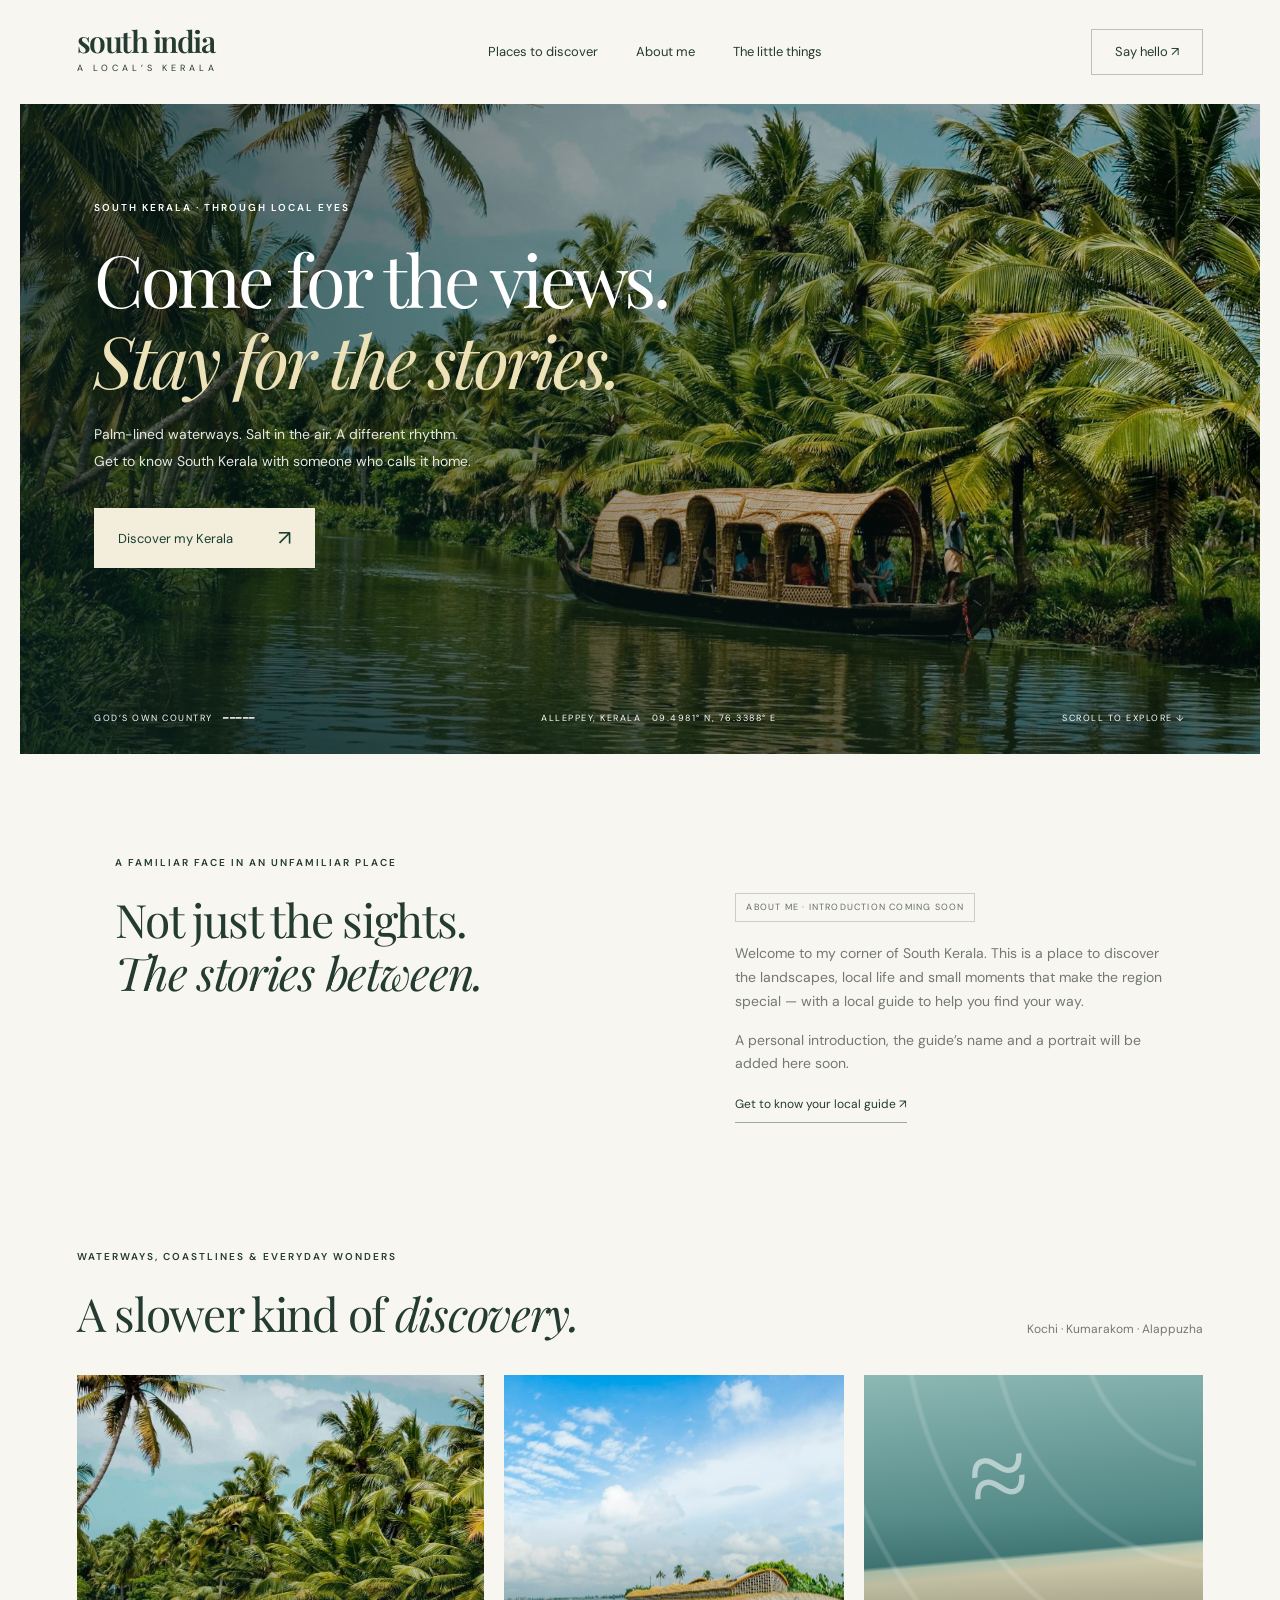
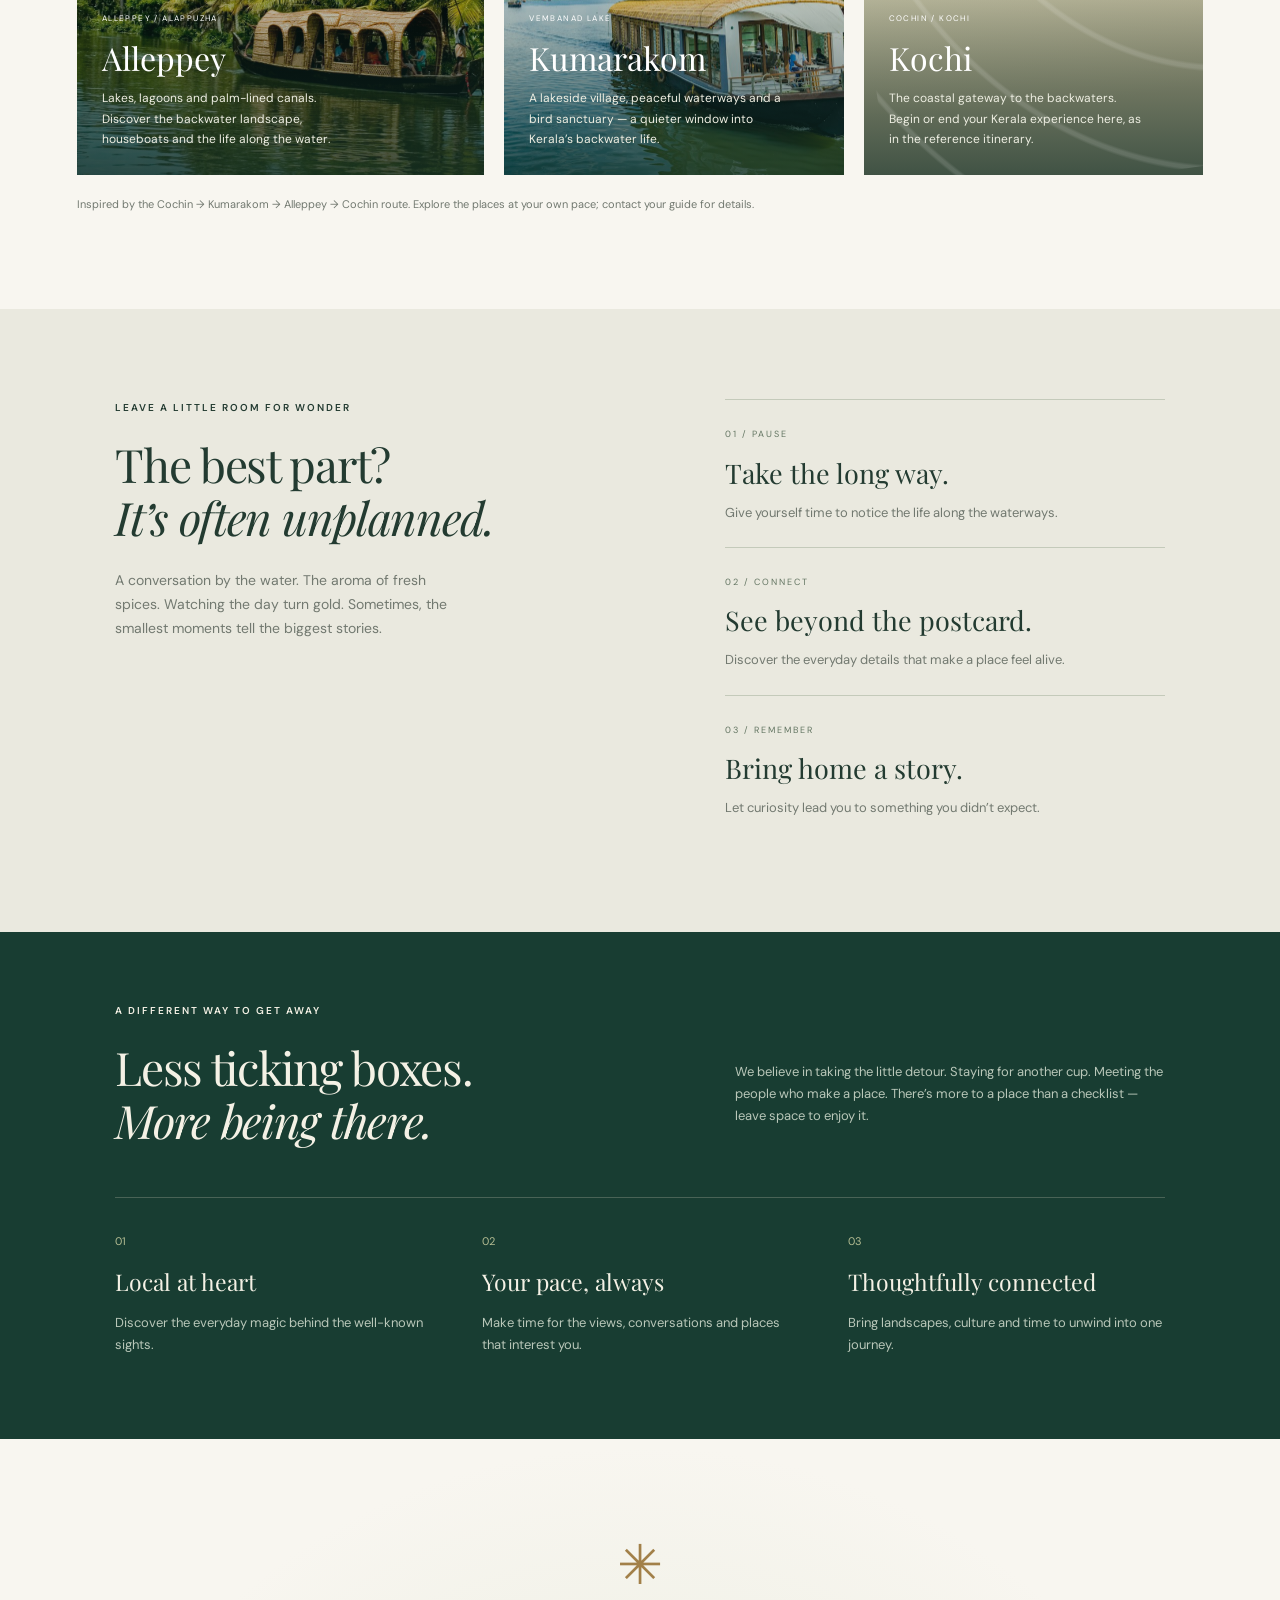
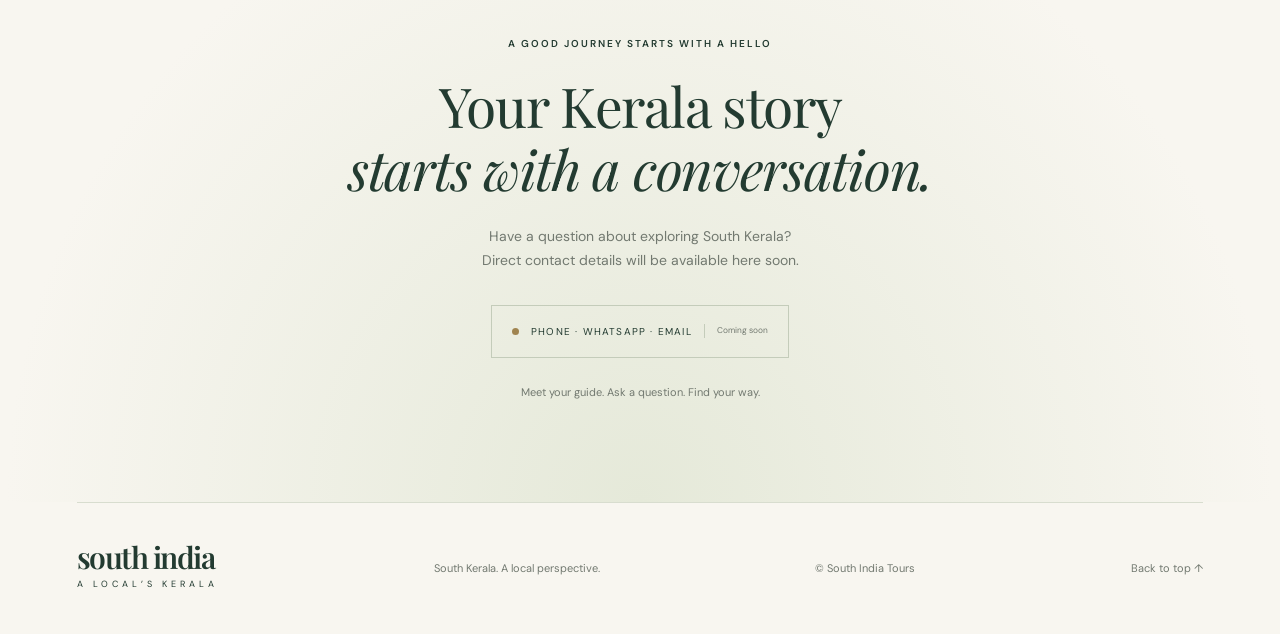
==== index.html @ 5f5f4371 "Build contact-only South Kerala local guide website" ====
<!doctype html>
<html lang="en"><head><meta charset="UTF-8"><meta name="viewport" content="width=device-width, initial-scale=1"><meta name="description" content="Discover the backwaters, coast and everyday beauty of South Kerala with a local tour guide."><title>South Kerala, With a Local — South India Tours</title><link rel="stylesheet" href="style.css"></head>
<body><header><a class="logo" href="#">south india<span>A LOCAL’S KERALA</span></a><nav aria-label="Main navigation"><a href="#destinations">Places to discover</a><a href="#about">About me</a><a href="#moments">The little things</a></nav><a class="nav-button" href="#contact">Say hello ↗</a></header>
<main><section class="hero"><img src="assets/kerala-backwaters.jpg" alt="A houseboat gliding through the palm-lined backwaters of Kerala"><div class="shade"></div><div class="hero-content"><p class="eyebrow">SOUTH KERALA · THROUGH LOCAL EYES</p><h1>Come for the views.<br><em>Stay for the stories.</em></h1><p>Palm-lined waterways. Salt in the air. A different rhythm.<br>Get to know South Kerala with someone who calls it home.</p><a class="button cream" href="#destinations">Discover my Kerala <span>↗</span></a></div><div class="hero-bottom"><span>GOD’S OWN COUNTRY &nbsp; ━━━━━</span><span>ALLEPPEY, KERALA &nbsp; 09.4981° N, 76.3388° E</span><a href="#destinations">SCROLL TO EXPLORE ↓</a></div></section>
<section class="intro guide-intro" id="about"><p class="eyebrow">A FAMILIAR FACE IN AN UNFAMILIAR PLACE</p><h2>Not just the sights.<br><em>The stories between.</em></h2><div><span class="draft-label">ABOUT ME · INTRODUCTION COMING SOON</span><p>Welcome to my corner of South Kerala. This is a place to discover the landscapes, local life and small moments that make the region special — with a local guide to help you find your way.</p><p>A personal introduction, the guide’s name and a portrait will be added here soon.</p><a class="text-link" href="#contact">Get to know your local guide ↗</a></div></section><section class="destinations" id="destinations"><div class="section-top"><div><p class="eyebrow">WATERWAYS, COASTLINES & EVERYDAY WONDERS</p><h2>A slower kind of <em>discovery.</em></h2></div><span class="muted">Kochi · Kumarakom · Alappuzha</span></div><div class="destination-grid"><article class="destination tall"><img loading="lazy" src="assets/kerala-backwaters.jpg" alt="Houseboat on Kerala’s palm-lined backwaters"><div><small>ALLEPPEY / ALAPPUZHA</small><h3>Alleppey</h3><p>Lakes, lagoons and palm-lined canals. Discover the backwater landscape, houseboats and the life along the water.</p></div></article><article class="destination"><img loading="lazy" src="assets/kerala-waterfront.jpg" alt="Traditional Kerala houseboat on the backwaters"><div><small>VEMBANAD LAKE</small><h3>Kumarakom</h3><p>A lakeside village, peaceful waterways and a bird sanctuary — a quieter window into Kerala’s backwater life.</p></div></article><article class="destination coast-card"><div class="coast-art" aria-hidden="true"><span>≈</span></div><div><small>COCHIN / KOCHI</small><h3>Kochi</h3><p>The coastal gateway to the backwaters. Begin or end your Kerala experience here, as in the reference itinerary.</p></div></article></div><p class="destination-note">Inspired by the Cochin → Kumarakom → Alleppey → Cochin route. Explore the places at your own pace; contact your guide for details.</p></section><section class="moments" id="moments"><div class="moment-heading"><p class="eyebrow">LEAVE A LITTLE ROOM FOR WONDER</p><h2>The best part?<br><em>It’s often unplanned.</em></h2><p>A conversation by the water. The aroma of fresh spices. Watching the day turn gold. Sometimes, the smallest moments tell the biggest stories.</p></div><div class="moment-notes"><article><span>01 / PAUSE</span><h3>Take the long way.</h3><p>Give yourself time to notice the life along the waterways.</p></article><article><span>02 / CONNECT</span><h3>See beyond the postcard.</h3><p>Discover the everyday details that make a place feel alive.</p></article><article><span>03 / REMEMBER</span><h3>Bring home a story.</h3><p>Let curiosity lead you to something you didn’t expect.</p></article></div></section><section class="values"><p class="eyebrow">A DIFFERENT WAY TO GET AWAY</p><div><h2>Less ticking boxes.<br><em>More being there.</em></h2><p>We believe in taking the little detour. Staying for another cup. Meeting the people who make a place. There’s more to a place than a checklist — leave space to enjoy it.</p></div><div class="value-grid"><article><span>01</span><h3>Local at heart</h3><p>Discover the everyday magic behind the well-known sights.</p></article><article><span>02</span><h3>Your pace, always</h3><p>Make time for the views, conversations and places that interest you.</p></article><article><span>03</span><h3>Thoughtfully connected</h3><p>Bring landscapes, culture and time to unwind into one journey.</p></article></div></section>
<section class="contact-section" id="contact"><div class="contact-mark" aria-hidden="true">✳</div><p class="eyebrow">A GOOD JOURNEY STARTS WITH A HELLO</p><h2>Your Kerala story<br><em>starts with a conversation.</em></h2><p>Have a question about exploring South Kerala?<br>Direct contact details will be available here soon.</p><div class="contact-placeholder"><span class="contact-dot"></span> PHONE · WHATSAPP · EMAIL <small>Coming soon</small></div><p class="contact-footnote">Meet your guide. Ask a question. Find your way.</p></section></main><footer><a class="logo" href="#">south india<span>A LOCAL’S KERALA</span></a><p>South Kerala. A local perspective.</p><span>© <span id="year"></span> South India Tours</span><a href="#">Back to top ↑</a></footer><script src="app.js"></script></body></html>
---- style.css ----
@import url('https://fonts.googleapis.com/css2?family=DM+Sans:wght@400;500;600;700&family=Playfair+Display:ital,wght@0,400;0,500;0,600;1,400;1,500&display=swap');
:root{--paper:#f8f6f0;--green:#183d32;--ink:#233b31;--muted:#727970}*{box-sizing:border-box}html{scroll-behavior:smooth;scroll-padding-top:30px}body{margin:0;background:var(--paper);color:var(--ink);font:15px/1.7 'DM Sans',sans-serif}a{color:inherit;text-decoration:none}header{height:104px;display:flex;align-items:center;justify-content:space-between;padding:0 6%}.logo{font-family:'Playfair Display',Georgia,serif;font-size:30px;font-weight:600;letter-spacing:-1.5px;line-height:1.1}.logo span{display:block;font:9px/2.4 'DM Sans',sans-serif;letter-spacing:4px;text-align:center}nav{display:flex;gap:38px;font-size:13px}.nav-button{border:1px solid #bac2b6;padding:11px 23px;font-size:13px}.hero{height:650px;min-height:560px;position:relative;color:white;margin:0 20px;overflow:hidden}.hero>img,.shade{position:absolute;width:100%;height:100%;object-fit:cover}.shade{background:linear-gradient(90deg,rgba(8,30,28,.66),rgba(8,30,28,.08)),linear-gradient(0deg,rgba(8,30,28,.45),transparent 40%)}.hero-content{position:relative;padding:85px 6%}.eyebrow{font-size:10px;font-weight:600;letter-spacing:2px;margin:0 0 22px}h1,h2,h3{font-family:'Playfair Display',Georgia,serif;font-weight:400;line-height:1.15}h1{font-size:88px;letter-spacing:-3px;margin:22px 0}h1 em{color:#ede1b7}h2{font-size:46px;letter-spacing:-1.3px;margin:0}em{font-weight:400}h3{font-size:24px}.hero-content>p:not(.eyebrow){font-size:14px;line-height:1.9;color:#e4e8df}.button{background:var(--green);color:white;padding:16px 24px;display:inline-flex;align-items:center;justify-content:space-between;gap:45px;font:13px 'DM Sans',sans-serif;border:0;cursor:pointer}.cream{background:#f3eedb;color:var(--green);margin-top:20px}.button span{font-size:21px}.hero-bottom{position:absolute;bottom:28px;left:6%;right:6%;display:flex;justify-content:space-between;font-size:9px;letter-spacing:1.5px}.intro{display:grid;grid-template-columns:1.2fr 1fr;gap:0 10%;padding:100px 9%}.intro>.eyebrow{grid-column:1/-1}.intro>div p{margin:0 0 15px;color:var(--muted);font-size:14px}.text-link{font-size:12px;padding-bottom:7px;border-bottom:1px solid #9caa98;display:inline-block}.destinations,.journeys{padding:25px 6% 85px}.section-top{display:flex;align-items:end;justify-content:space-between;margin-bottom:35px;gap:24px}.destination-grid{display:grid;grid-template-columns:1.2fr 1fr 1fr;gap:20px}.destination{height:400px;position:relative;overflow:hidden;color:white;background:#607669}.destination img{width:100%;height:100%;object-fit:cover;transition:transform .5s}.destination:after{content:'';position:absolute;inset:0;background:linear-gradient(transparent 35%,#102e28bd)}.destination:hover img{transform:scale(1.04)}.destination>div{position:absolute;bottom:25px;left:25px;right:25px;z-index:1}.destination small{font-size:8px;letter-spacing:1.4px}.destination h3{font-size:32px;margin:10px 0 0}.destination h3 span{float:right;font-family:Arial;font-size:22px}.journeys{background:#eeeee5;padding-top:70px}.muted{font-size:12px;color:var(--muted)}.tour-grid{display:grid;grid-template-columns:repeat(3,1fr);gap:28px}.tour-photo{height:240px;position:relative;background:#61786b}.tour-photo img{width:100%;height:100%;object-fit:cover}.tour-photo span{position:absolute;bottom:15px;left:15px;background:var(--paper);padding:5px 12px;font-size:8px;letter-spacing:1.5px}.tour-grid .eyebrow{margin:24px 0 12px;font-size:9px}.tour-grid h3{margin:0;font-size:25px}.tour-grid article>p:not(.eyebrow){font-size:12px;color:var(--muted)}.tour-grid article>a{font-size:12px;border-bottom:1px solid #b3beae;padding-bottom:5px}.values{background:var(--green);color:#f4f1e5;padding:70px 9%}.values>div:not(.value-grid){display:grid;grid-template-columns:1.2fr 1fr;gap:10%;align-items:center}.values p:not(.eyebrow){color:#b9c7b9;font-size:13px}.value-grid{display:grid;grid-template-columns:repeat(3,1fr);gap:50px;margin-top:50px;padding-top:30px;border-top:1px solid #496356}.value-grid span{font-size:11px;color:#b5bd93}.value-grid h3{margin:16px 0;font-size:23px}.plan{padding:90px 9%;display:grid;grid-template-columns:1fr 1fr;gap:10%}.plan h2{font-size:60px}.plan>div>p:last-child{color:var(--muted);font-size:14px;margin-top:30px}label{display:block;font-size:11px;margin-bottom:18px}input,select,textarea{display:block;width:100%;border:0;border-bottom:1px solid #c5cbbc;background:transparent;padding:10px 0;font:13px 'DM Sans',sans-serif;color:var(--ink);border-radius:0}textarea{resize:vertical}.form-row{display:grid;grid-template-columns:1fr 1fr;gap:25px}.plan button{width:100%}.form-note{font-size:10px;color:var(--muted)}#form-status{font-size:13px}footer{border-top:1px solid #d8ddcf;margin:0 6%;padding:38px 0;display:flex;align-items:center;justify-content:space-between;gap:25px}footer p,footer>span,footer>a:last-child{font-size:11px;color:var(--muted)}a:hover{opacity:.82}a:focus-visible,button:focus-visible,input:focus-visible,select:focus-visible,textarea:focus-visible{outline:2px solid #b59a51;outline-offset:5px}@media(min-width:1600px){body{max-width:1800px;margin:auto}}@media(max-width:800px){header{height:85px;padding:0 5%}nav{gap:18px}nav a:last-child{display:none}.logo{font-size:25px}.nav-button{padding:9px 12px;font-size:11px}.hero{margin:0 10px;height:610px}.hero-content{padding:95px 7%}h1{font-size:70px}.hero-bottom span:nth-child(2){display:none}.intro{padding:65px 7%;gap:25px;grid-template-columns:1fr}.intro>.eyebrow{margin-bottom:0}.section-top{align-items:start;flex-direction:column}h2{font-size:37px}.destination-grid{grid-template-columns:1fr}.destination{height:340px}.tour-grid{grid-template-columns:1fr}.tour-photo{height:300px}.tour-grid article{padding-bottom:25px}.values>div:not(.value-grid){grid-template-columns:1fr;gap:20px}.value-grid{gap:25px}.plan{grid-template-columns:1fr;gap:35px;padding:65px 7%}footer{flex-wrap:wrap}footer p{display:none}}@media(max-width:480px){nav{display:none}.hero-content{padding-top:85px}h1{font-size:63px}.hero-content>p:not(.eyebrow){font-size:12px}.eyebrow{font-size:9px;letter-spacing:1.4px}.hero-bottom{font-size:8px}.value-grid{grid-template-columns:1fr;gap:15px}.value-grid h3{margin:7px 0}.plan h2{font-size:50px}footer .logo{width:100%;margin-bottom:15px}.logo span{text-align:left}}@media(prefers-reduced-motion:reduce){html{scroll-behavior:auto}*{transition:none!important}}
/* Local guide edition */
h1{font-size:72px;line-height:1.12}.hero-content{padding-top:95px}.draft-label{display:inline-block;font-size:9px;letter-spacing:1.2px;border:1px solid #c8d0bf;padding:6px 10px;margin-bottom:20px;color:#61705f}.destination p{font-size:12px;line-height:1.7;color:#eeeee2;max-width:260px;margin:12px 0 0}.destination-note{font-size:11px;color:var(--muted);margin-top:20px}.coast-card{background:linear-gradient(175deg,#8db8b4 0%,#467f7d 45%,#c2d5bf 46%,#e9dfbe 49%,#cbbb96 80%)}.coast-art{position:absolute;inset:0;background:repeating-radial-gradient(ellipse at 110% 0%,transparent 0 35px,#fff2 37px 39px,transparent 41px 72px);transform:rotate(-8deg) scale(1.2)}.coast-art span{position:absolute;top:60px;left:35%;font:90px Georgia;color:#fff8}.moments{padding:90px 9%;background:#eae9df;display:grid;grid-template-columns:1.1fr 1fr;gap:12%;position:relative}.moment-heading>p:last-child{color:var(--muted);max-width:350px;font-size:14px;margin-top:25px}.moment-notes article{border-top:1px solid #c4caba;padding:20px 0 10px}.moment-notes article>span{font-size:9px;letter-spacing:2px;color:#637562}.moment-notes h3{font-size:27px;margin:12px 0}.moment-notes p{font-size:13px;color:var(--muted)}.contact-section{text-align:center;padding:80px 20px 90px;background:radial-gradient(ellipse at 50% 100%,#e5e9d9,transparent 70%)}.contact-mark{font-size:55px;color:#a28049;margin-bottom:22px}.contact-section h2{font-size:55px}.contact-section>p:not(.eyebrow){font-size:14px;color:var(--muted);margin-top:25px}.contact-placeholder{display:inline-flex;align-items:center;gap:12px;margin-top:18px;border:1px solid #c4ccba;padding:17px 20px;font-size:10px;letter-spacing:1.2px}.contact-placeholder small{letter-spacing:0;color:var(--muted);border-left:1px solid #c4ccba;padding-left:12px}.contact-dot{height:7px;width:7px;background:#a08450;border-radius:50%}.contact-section .contact-footnote{font-size:11px!important}nav a{white-space:nowrap}@media(max-width:800px){h1{font-size:57px}.moments{grid-template-columns:1fr;gap:25px;padding:65px 7%}.contact-section h2{font-size:40px}.hero-content{padding-top:105px}nav{gap:15px;font-size:11px}.contact-placeholder{font-size:8px;gap:8px;padding:14px}}@media(max-width:480px){h1{font-size:48px;letter-spacing:-2px}.hero-content{padding-top:105px}.contact-section h2{font-size:35px}.contact-placeholder{flex-wrap:wrap;justify-content:center}.destination{height:380px}}
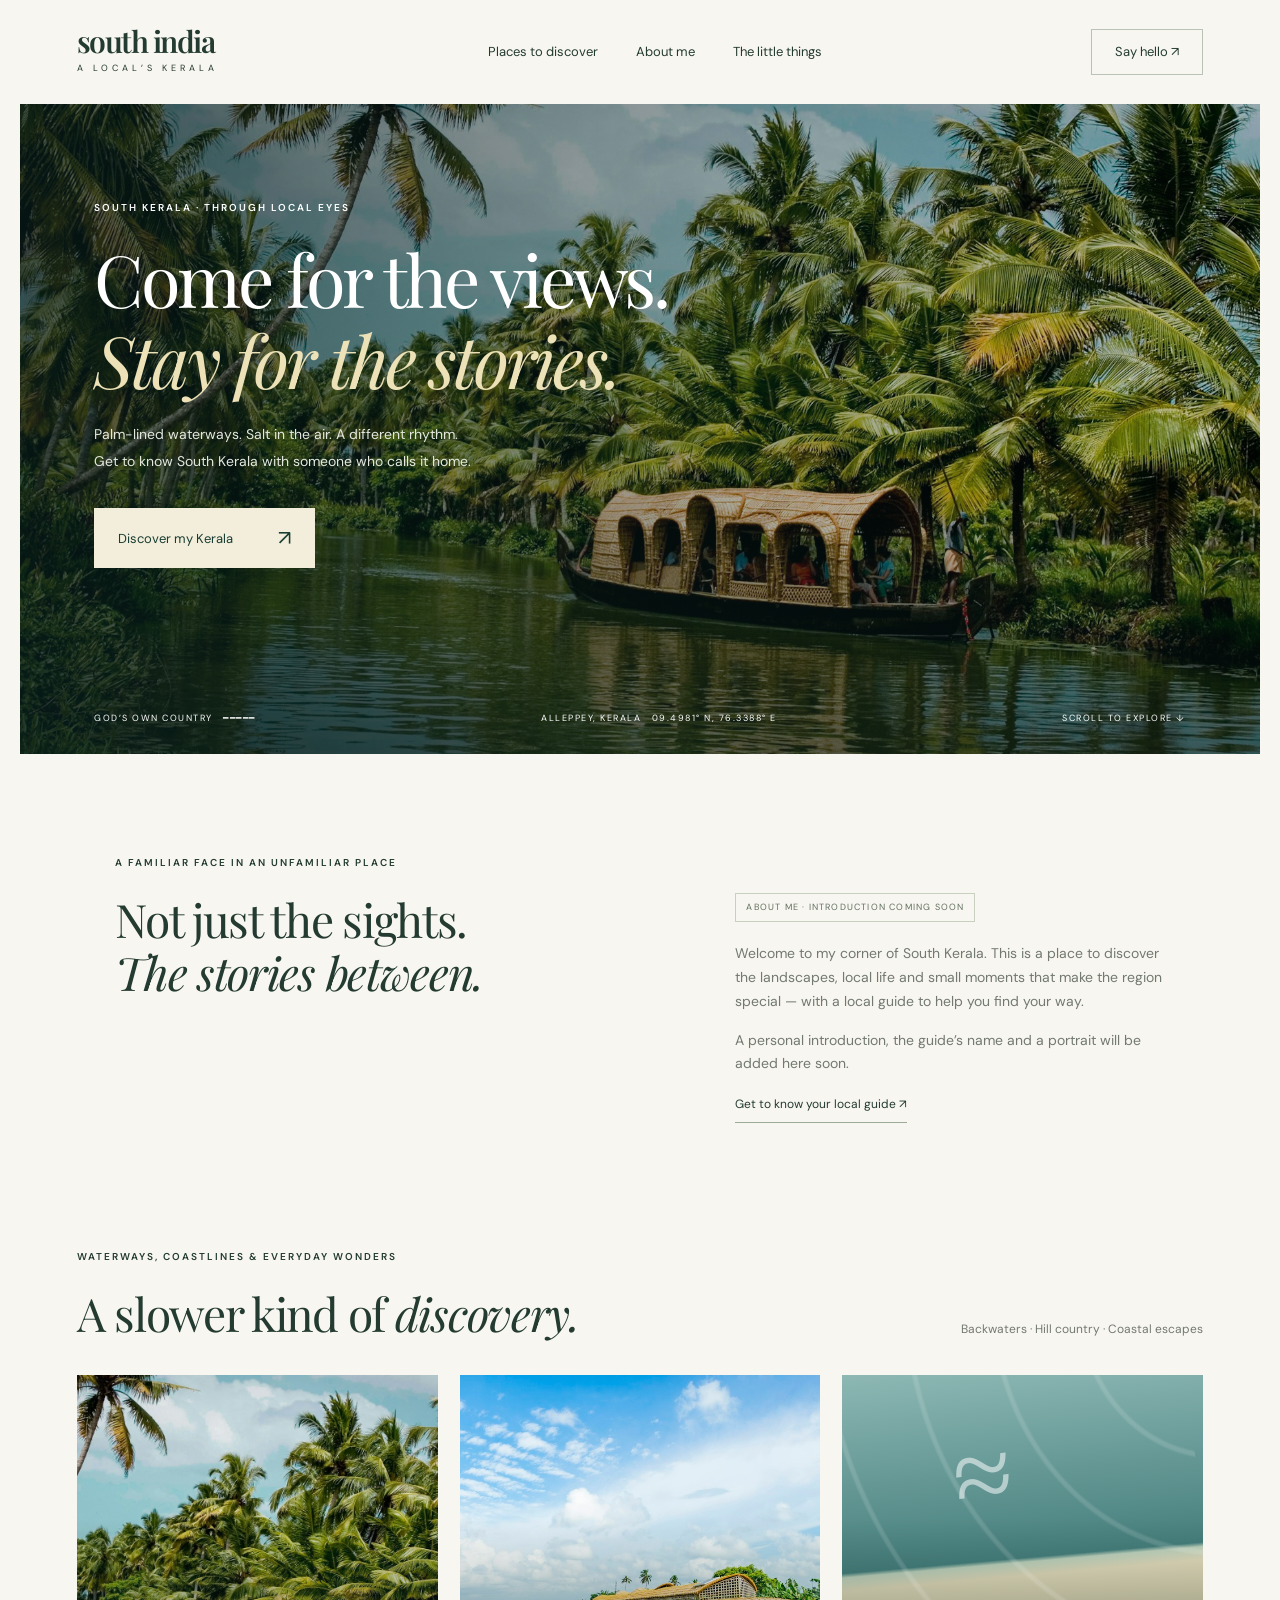
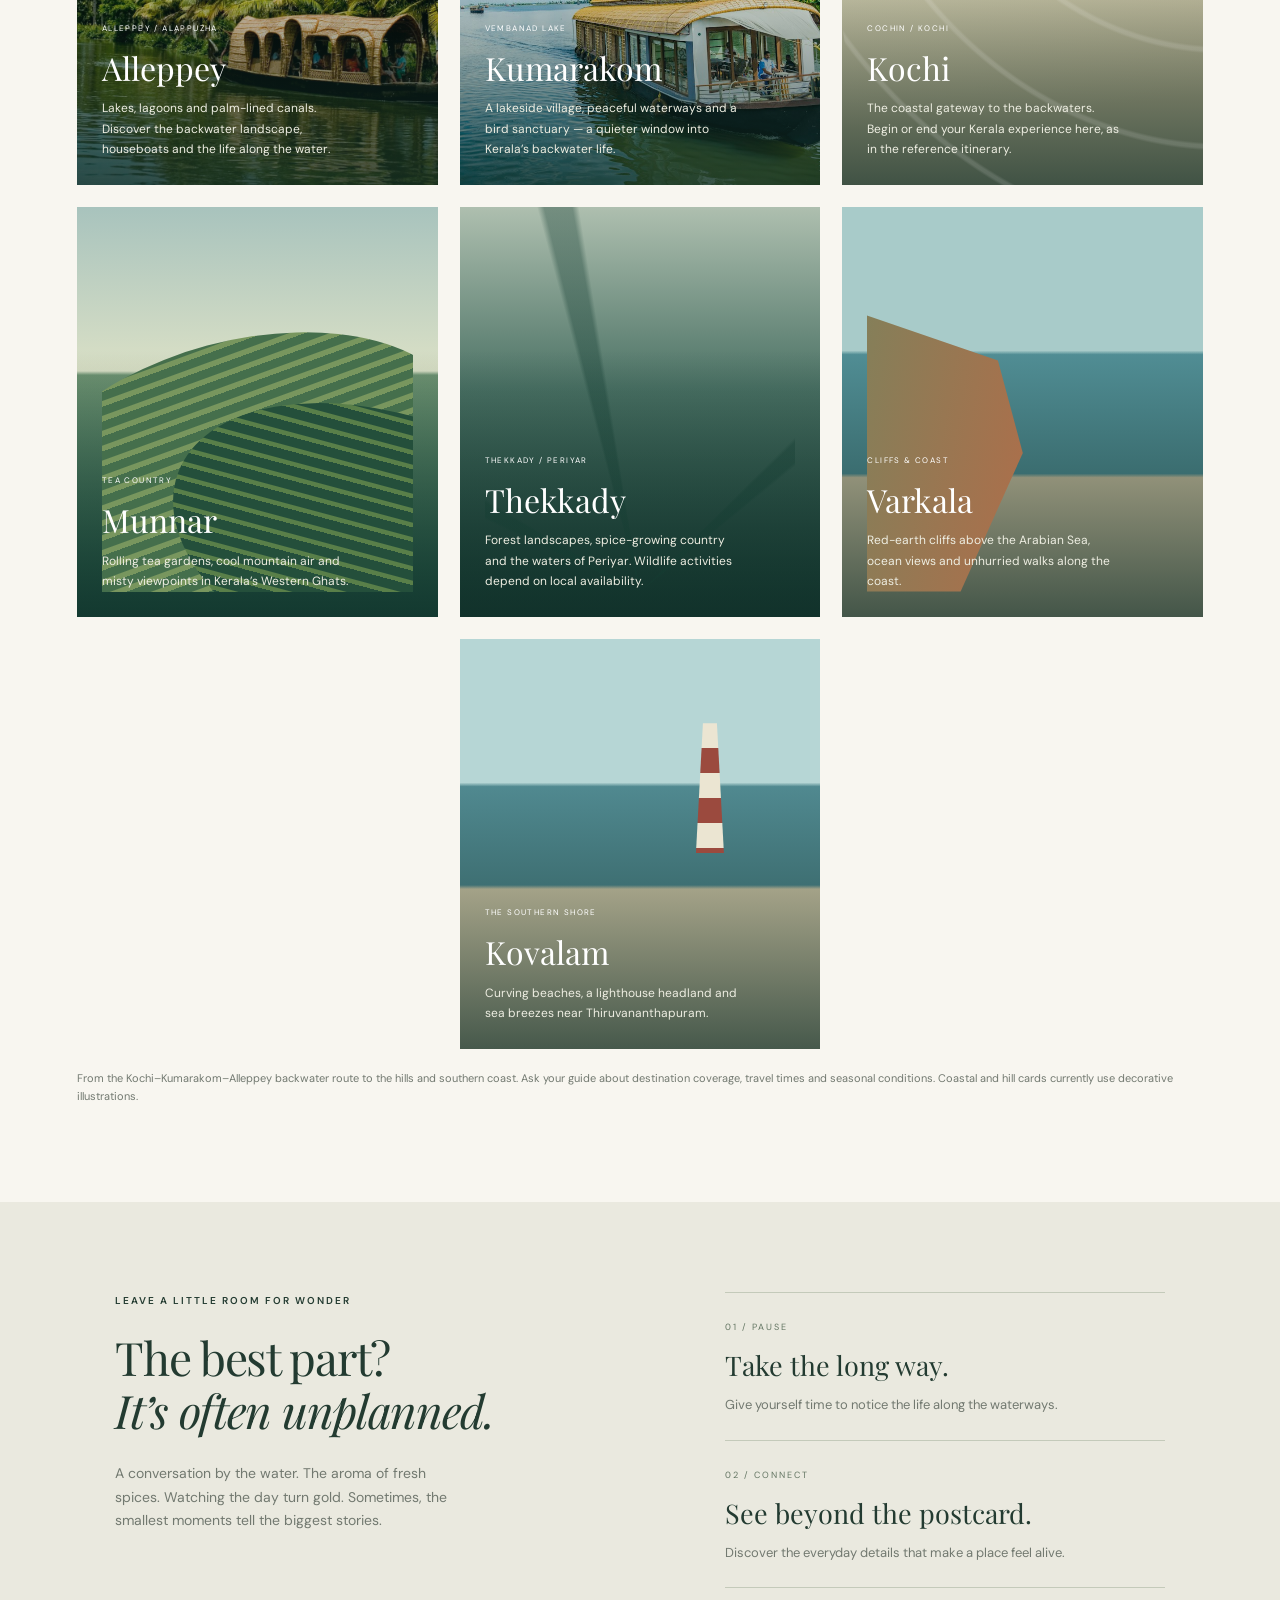
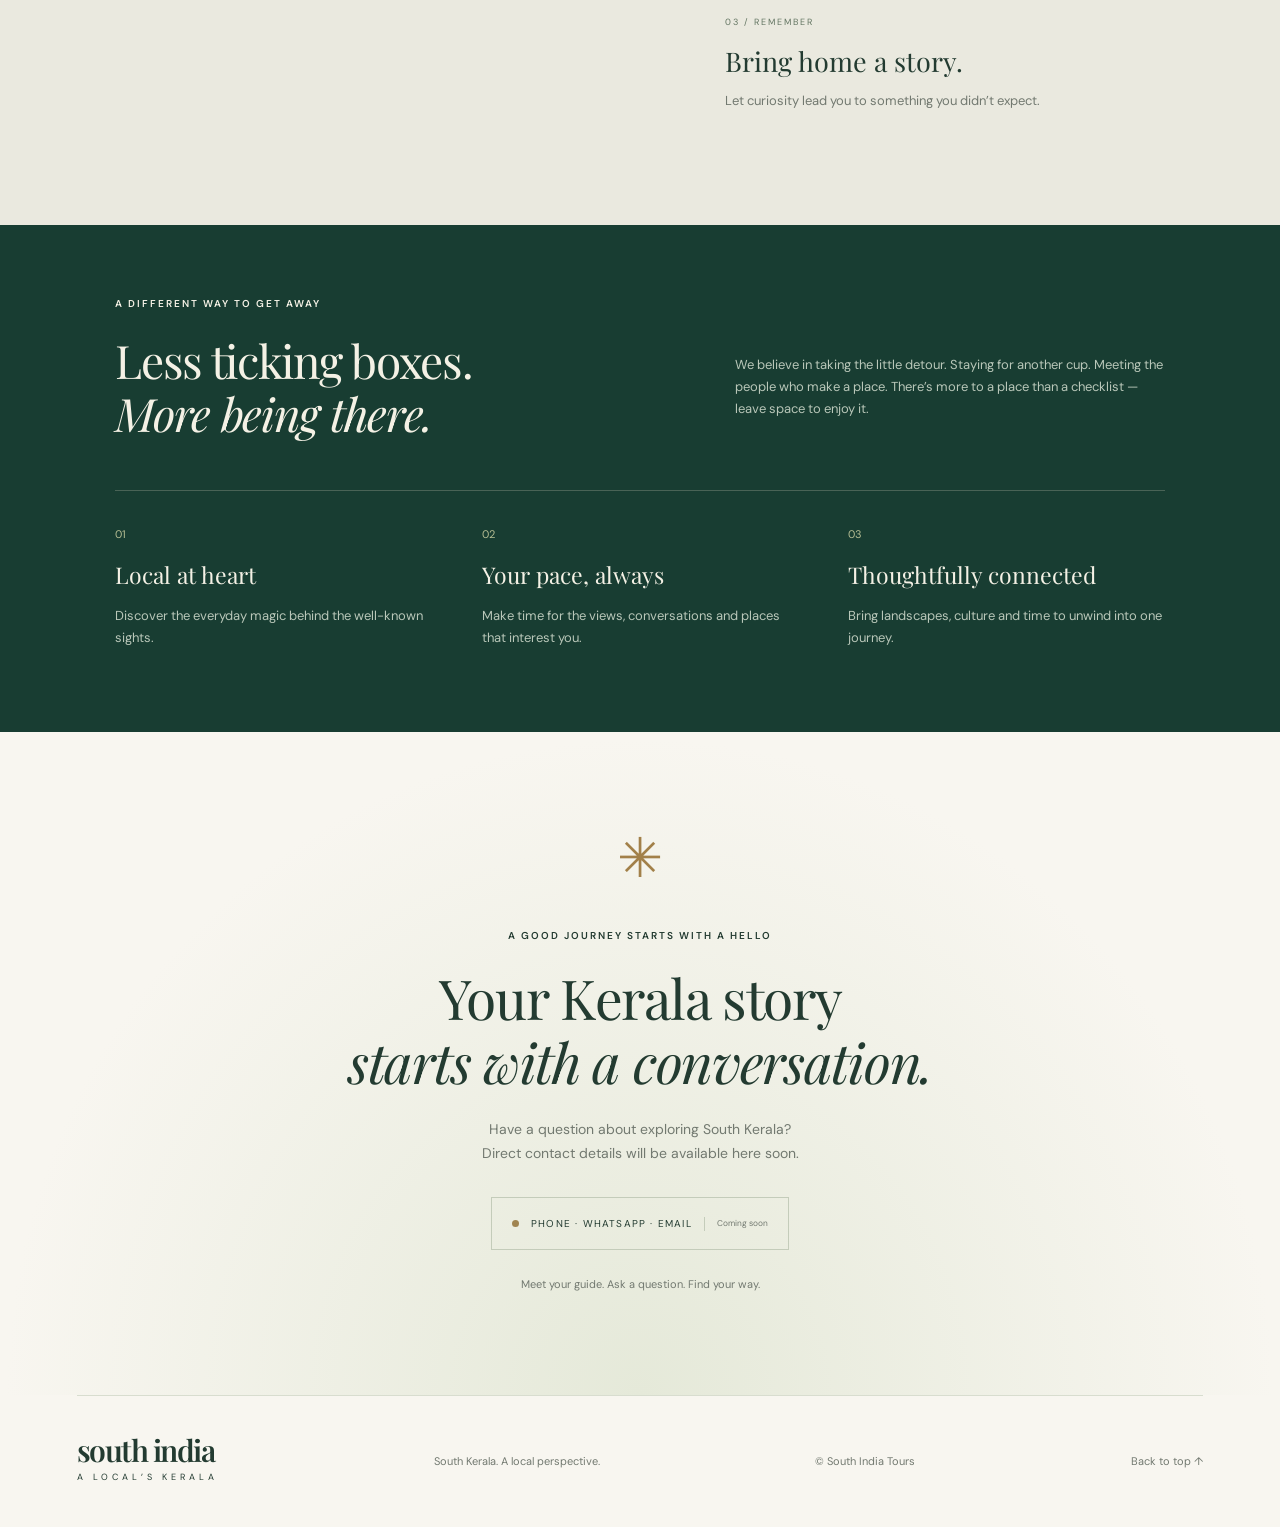
==== commit ecce3f6d: "Expand Kerala destination collection with four additional locations" ====
--- a/index.html
+++ b/index.html
@@ -2,5 +2,5 @@
 <html lang="en"><head><meta charset="UTF-8"><meta name="viewport" content="width=device-width, initial-scale=1"><meta name="description" content="Discover the backwaters, coast and everyday beauty of South Kerala with a local tour guide."><title>South Kerala, With a Local — South India Tours</title><link rel="stylesheet" href="style.css"></head>
 <body><header><a class="logo" href="#">south india<span>A LOCAL’S KERALA</span></a><nav aria-label="Main navigation"><a href="#destinations">Places to discover</a><a href="#about">About me</a><a href="#moments">The little things</a></nav><a class="nav-button" href="#contact">Say hello ↗</a></header>
 <main><section class="hero"><img src="assets/kerala-backwaters.jpg" alt="A houseboat gliding through the palm-lined backwaters of Kerala"><div class="shade"></div><div class="hero-content"><p class="eyebrow">SOUTH KERALA · THROUGH LOCAL EYES</p><h1>Come for the views.<br><em>Stay for the stories.</em></h1><p>Palm-lined waterways. Salt in the air. A different rhythm.<br>Get to know South Kerala with someone who calls it home.</p><a class="button cream" href="#destinations">Discover my Kerala <span>↗</span></a></div><div class="hero-bottom"><span>GOD’S OWN COUNTRY &nbsp; ━━━━━</span><span>ALLEPPEY, KERALA &nbsp; 09.4981° N, 76.3388° E</span><a href="#destinations">SCROLL TO EXPLORE ↓</a></div></section>
-<section class="intro guide-intro" id="about"><p class="eyebrow">A FAMILIAR FACE IN AN UNFAMILIAR PLACE</p><h2>Not just the sights.<br><em>The stories between.</em></h2><div><span class="draft-label">ABOUT ME · INTRODUCTION COMING SOON</span><p>Welcome to my corner of South Kerala. This is a place to discover the landscapes, local life and small moments that make the region special — with a local guide to help you find your way.</p><p>A personal introduction, the guide’s name and a portrait will be added here soon.</p><a class="text-link" href="#contact">Get to know your local guide ↗</a></div></section><section class="destinations" id="destinations"><div class="section-top"><div><p class="eyebrow">WATERWAYS, COASTLINES & EVERYDAY WONDERS</p><h2>A slower kind of <em>discovery.</em></h2></div><span class="muted">Kochi · Kumarakom · Alappuzha</span></div><div class="destination-grid"><article class="destination tall"><img loading="lazy" src="assets/kerala-backwaters.jpg" alt="Houseboat on Kerala’s palm-lined backwaters"><div><small>ALLEPPEY / ALAPPUZHA</small><h3>Alleppey</h3><p>Lakes, lagoons and palm-lined canals. Discover the backwater landscape, houseboats and the life along the water.</p></div></article><article class="destination"><img loading="lazy" src="assets/kerala-waterfront.jpg" alt="Traditional Kerala houseboat on the backwaters"><div><small>VEMBANAD LAKE</small><h3>Kumarakom</h3><p>A lakeside village, peaceful waterways and a bird sanctuary — a quieter window into Kerala’s backwater life.</p></div></article><article class="destination coast-card"><div class="coast-art" aria-hidden="true"><span>≈</span></div><div><small>COCHIN / KOCHI</small><h3>Kochi</h3><p>The coastal gateway to the backwaters. Begin or end your Kerala experience here, as in the reference itinerary.</p></div></article></div><p class="destination-note">Inspired by the Cochin → Kumarakom → Alleppey → Cochin route. Explore the places at your own pace; contact your guide for details.</p></section><section class="moments" id="moments"><div class="moment-heading"><p class="eyebrow">LEAVE A LITTLE ROOM FOR WONDER</p><h2>The best part?<br><em>It’s often unplanned.</em></h2><p>A conversation by the water. The aroma of fresh spices. Watching the day turn gold. Sometimes, the smallest moments tell the biggest stories.</p></div><div class="moment-notes"><article><span>01 / PAUSE</span><h3>Take the long way.</h3><p>Give yourself time to notice the life along the waterways.</p></article><article><span>02 / CONNECT</span><h3>See beyond the postcard.</h3><p>Discover the everyday details that make a place feel alive.</p></article><article><span>03 / REMEMBER</span><h3>Bring home a story.</h3><p>Let curiosity lead you to something you didn’t expect.</p></article></div></section><section class="values"><p class="eyebrow">A DIFFERENT WAY TO GET AWAY</p><div><h2>Less ticking boxes.<br><em>More being there.</em></h2><p>We believe in taking the little detour. Staying for another cup. Meeting the people who make a place. There’s more to a place than a checklist — leave space to enjoy it.</p></div><div class="value-grid"><article><span>01</span><h3>Local at heart</h3><p>Discover the everyday magic behind the well-known sights.</p></article><article><span>02</span><h3>Your pace, always</h3><p>Make time for the views, conversations and places that interest you.</p></article><article><span>03</span><h3>Thoughtfully connected</h3><p>Bring landscapes, culture and time to unwind into one journey.</p></article></div></section>
+<section class="intro guide-intro" id="about"><p class="eyebrow">A FAMILIAR FACE IN AN UNFAMILIAR PLACE</p><h2>Not just the sights.<br><em>The stories between.</em></h2><div><span class="draft-label">ABOUT ME · INTRODUCTION COMING SOON</span><p>Welcome to my corner of South Kerala. This is a place to discover the landscapes, local life and small moments that make the region special — with a local guide to help you find your way.</p><p>A personal introduction, the guide’s name and a portrait will be added here soon.</p><a class="text-link" href="#contact">Get to know your local guide ↗</a></div></section><section class="destinations" id="destinations"><div class="section-top"><div><p class="eyebrow">WATERWAYS, COASTLINES & EVERYDAY WONDERS</p><h2>A slower kind of <em>discovery.</em></h2></div><span class="muted">Backwaters · Hill country · Coastal escapes</span></div><div class="destination-grid"><article class="destination tall"><img loading="lazy" src="assets/kerala-backwaters.jpg" alt="Houseboat on Kerala’s palm-lined backwaters"><div><small>ALLEPPEY / ALAPPUZHA</small><h3>Alleppey</h3><p>Lakes, lagoons and palm-lined canals. Discover the backwater landscape, houseboats and the life along the water.</p></div></article><article class="destination"><img loading="lazy" src="assets/kerala-waterfront.jpg" alt="Traditional Kerala houseboat on the backwaters"><div><small>VEMBANAD LAKE</small><h3>Kumarakom</h3><p>A lakeside village, peaceful waterways and a bird sanctuary — a quieter window into Kerala’s backwater life.</p></div></article><article class="destination coast-card"><div class="coast-art" aria-hidden="true"><span>≈</span></div><div><small>COCHIN / KOCHI</small><h3>Kochi</h3><p>The coastal gateway to the backwaters. Begin or end your Kerala experience here, as in the reference itinerary.</p></div></article><article class="destination landscape-card hills"><div class="landscape-art" aria-hidden="true"></div><div><small>TEA COUNTRY</small><h3>Munnar</h3><p>Rolling tea gardens, cool mountain air and misty viewpoints in Kerala’s Western Ghats.</p></div></article><article class="destination landscape-card forest"><div class="landscape-art" aria-hidden="true"></div><div><small>THEKKADY / PERIYAR</small><h3>Thekkady</h3><p>Forest landscapes, spice-growing country and the waters of Periyar. Wildlife activities depend on local availability.</p></div></article><article class="destination landscape-card cliffs"><div class="landscape-art" aria-hidden="true"></div><div><small>CLIFFS & COAST</small><h3>Varkala</h3><p>Red-earth cliffs above the Arabian Sea, ocean views and unhurried walks along the coast.</p></div></article><article class="destination landscape-card beach"><div class="landscape-art" aria-hidden="true"></div><div><small>THE SOUTHERN SHORE</small><h3>Kovalam</h3><p>Curving beaches, a lighthouse headland and sea breezes near Thiruvananthapuram.</p></div></article></div><p class="destination-note">From the Kochi–Kumarakom–Alleppey backwater route to the hills and southern coast. Ask your guide about destination coverage, travel times and seasonal conditions. Coastal and hill cards currently use decorative illustrations.</p></section><section class="moments" id="moments"><div class="moment-heading"><p class="eyebrow">LEAVE A LITTLE ROOM FOR WONDER</p><h2>The best part?<br><em>It’s often unplanned.</em></h2><p>A conversation by the water. The aroma of fresh spices. Watching the day turn gold. Sometimes, the smallest moments tell the biggest stories.</p></div><div class="moment-notes"><article><span>01 / PAUSE</span><h3>Take the long way.</h3><p>Give yourself time to notice the life along the waterways.</p></article><article><span>02 / CONNECT</span><h3>See beyond the postcard.</h3><p>Discover the everyday details that make a place feel alive.</p></article><article><span>03 / REMEMBER</span><h3>Bring home a story.</h3><p>Let curiosity lead you to something you didn’t expect.</p></article></div></section><section class="values"><p class="eyebrow">A DIFFERENT WAY TO GET AWAY</p><div><h2>Less ticking boxes.<br><em>More being there.</em></h2><p>We believe in taking the little detour. Staying for another cup. Meeting the people who make a place. There’s more to a place than a checklist — leave space to enjoy it.</p></div><div class="value-grid"><article><span>01</span><h3>Local at heart</h3><p>Discover the everyday magic behind the well-known sights.</p></article><article><span>02</span><h3>Your pace, always</h3><p>Make time for the views, conversations and places that interest you.</p></article><article><span>03</span><h3>Thoughtfully connected</h3><p>Bring landscapes, culture and time to unwind into one journey.</p></article></div></section>
 <section class="contact-section" id="contact"><div class="contact-mark" aria-hidden="true">✳</div><p class="eyebrow">A GOOD JOURNEY STARTS WITH A HELLO</p><h2>Your Kerala story<br><em>starts with a conversation.</em></h2><p>Have a question about exploring South Kerala?<br>Direct contact details will be available here soon.</p><div class="contact-placeholder"><span class="contact-dot"></span> PHONE · WHATSAPP · EMAIL <small>Coming soon</small></div><p class="contact-footnote">Meet your guide. Ask a question. Find your way.</p></section></main><footer><a class="logo" href="#">south india<span>A LOCAL’S KERALA</span></a><p>South Kerala. A local perspective.</p><span>© <span id="year"></span> South India Tours</span><a href="#">Back to top ↑</a></footer><script src="app.js"></script></body></html>
--- a/style.css
+++ b/style.css
@@ -2,3 +2,6 @@
 :root{--paper:#f8f6f0;--green:#183d32;--ink:#233b31;--muted:#727970}*{box-sizing:border-box}html{scroll-behavior:smooth;scroll-padding-top:30px}body{margin:0;background:var(--paper);color:var(--ink);font:15px/1.7 'DM Sans',sans-serif}a{color:inherit;text-decoration:none}header{height:104px;display:flex;align-items:center;justify-content:space-between;padding:0 6%}.logo{font-family:'Playfair Display',Georgia,serif;font-size:30px;font-weight:600;letter-spacing:-1.5px;line-height:1.1}.logo span{display:block;font:9px/2.4 'DM Sans',sans-serif;letter-spacing:4px;text-align:center}nav{display:flex;gap:38px;font-size:13px}.nav-button{border:1px solid #bac2b6;padding:11px 23px;font-size:13px}.hero{height:650px;min-height:560px;position:relative;color:white;margin:0 20px;overflow:hidden}.hero>img,.shade{position:absolute;width:100%;height:100%;object-fit:cover}.shade{background:linear-gradient(90deg,rgba(8,30,28,.66),rgba(8,30,28,.08)),linear-gradient(0deg,rgba(8,30,28,.45),transparent 40%)}.hero-content{position:relative;padding:85px 6%}.eyebrow{font-size:10px;font-weight:600;letter-spacing:2px;margin:0 0 22px}h1,h2,h3{font-family:'Playfair Display',Georgia,serif;font-weight:400;line-height:1.15}h1{font-size:88px;letter-spacing:-3px;margin:22px 0}h1 em{color:#ede1b7}h2{font-size:46px;letter-spacing:-1.3px;margin:0}em{font-weight:400}h3{font-size:24px}.hero-content>p:not(.eyebrow){font-size:14px;line-height:1.9;color:#e4e8df}.button{background:var(--green);color:white;padding:16px 24px;display:inline-flex;align-items:center;justify-content:space-between;gap:45px;font:13px 'DM Sans',sans-serif;border:0;cursor:pointer}.cream{background:#f3eedb;color:var(--green);margin-top:20px}.button span{font-size:21px}.hero-bottom{position:absolute;bottom:28px;left:6%;right:6%;display:flex;justify-content:space-between;font-size:9px;letter-spacing:1.5px}.intro{display:grid;grid-template-columns:1.2fr 1fr;gap:0 10%;padding:100px 9%}.intro>.eyebrow{grid-column:1/-1}.intro>div p{margin:0 0 15px;color:var(--muted);font-size:14px}.text-link{font-size:12px;padding-bottom:7px;border-bottom:1px solid #9caa98;display:inline-block}.destinations,.journeys{padding:25px 6% 85px}.section-top{display:flex;align-items:end;justify-content:space-between;margin-bottom:35px;gap:24px}.destination-grid{display:grid;grid-template-columns:1.2fr 1fr 1fr;gap:20px}.destination{height:400px;position:relative;overflow:hidden;color:white;background:#607669}.destination img{width:100%;height:100%;object-fit:cover;transition:transform .5s}.destination:after{content:'';position:absolute;inset:0;background:linear-gradient(transparent 35%,#102e28bd)}.destination:hover img{transform:scale(1.04)}.destination>div{position:absolute;bottom:25px;left:25px;right:25px;z-index:1}.destination small{font-size:8px;letter-spacing:1.4px}.destination h3{font-size:32px;margin:10px 0 0}.destination h3 span{float:right;font-family:Arial;font-size:22px}.journeys{background:#eeeee5;padding-top:70px}.muted{font-size:12px;color:var(--muted)}.tour-grid{display:grid;grid-template-columns:repeat(3,1fr);gap:28px}.tour-photo{height:240px;position:relative;background:#61786b}.tour-photo img{width:100%;height:100%;object-fit:cover}.tour-photo span{position:absolute;bottom:15px;left:15px;background:var(--paper);padding:5px 12px;font-size:8px;letter-spacing:1.5px}.tour-grid .eyebrow{margin:24px 0 12px;font-size:9px}.tour-grid h3{margin:0;font-size:25px}.tour-grid article>p:not(.eyebrow){font-size:12px;color:var(--muted)}.tour-grid article>a{font-size:12px;border-bottom:1px solid #b3beae;padding-bottom:5px}.values{background:var(--green);color:#f4f1e5;padding:70px 9%}.values>div:not(.value-grid){display:grid;grid-template-columns:1.2fr 1fr;gap:10%;align-items:center}.values p:not(.eyebrow){color:#b9c7b9;font-size:13px}.value-grid{display:grid;grid-template-columns:repeat(3,1fr);gap:50px;margin-top:50px;padding-top:30px;border-top:1px solid #496356}.value-grid span{font-size:11px;color:#b5bd93}.value-grid h3{margin:16px 0;font-size:23px}.plan{padding:90px 9%;display:grid;grid-template-columns:1fr 1fr;gap:10%}.plan h2{font-size:60px}.plan>div>p:last-child{color:var(--muted);font-size:14px;margin-top:30px}label{display:block;font-size:11px;margin-bottom:18px}input,select,textarea{display:block;width:100%;border:0;border-bottom:1px solid #c5cbbc;background:transparent;padding:10px 0;font:13px 'DM Sans',sans-serif;color:var(--ink);border-radius:0}textarea{resize:vertical}.form-row{display:grid;grid-template-columns:1fr 1fr;gap:25px}.plan button{width:100%}.form-note{font-size:10px;color:var(--muted)}#form-status{font-size:13px}footer{border-top:1px solid #d8ddcf;margin:0 6%;padding:38px 0;display:flex;align-items:center;justify-content:space-between;gap:25px}footer p,footer>span,footer>a:last-child{font-size:11px;color:var(--muted)}a:hover{opacity:.82}a:focus-visible,button:focus-visible,input:focus-visible,select:focus-visible,textarea:focus-visible{outline:2px solid #b59a51;outline-offset:5px}@media(min-width:1600px){body{max-width:1800px;margin:auto}}@media(max-width:800px){header{height:85px;padding:0 5%}nav{gap:18px}nav a:last-child{display:none}.logo{font-size:25px}.nav-button{padding:9px 12px;font-size:11px}.hero{margin:0 10px;height:610px}.hero-content{padding:95px 7%}h1{font-size:70px}.hero-bottom span:nth-child(2){display:none}.intro{padding:65px 7%;gap:25px;grid-template-columns:1fr}.intro>.eyebrow{margin-bottom:0}.section-top{align-items:start;flex-direction:column}h2{font-size:37px}.destination-grid{grid-template-columns:1fr}.destination{height:340px}.tour-grid{grid-template-columns:1fr}.tour-photo{height:300px}.tour-grid article{padding-bottom:25px}.values>div:not(.value-grid){grid-template-columns:1fr;gap:20px}.value-grid{gap:25px}.plan{grid-template-columns:1fr;gap:35px;padding:65px 7%}footer{flex-wrap:wrap}footer p{display:none}}@media(max-width:480px){nav{display:none}.hero-content{padding-top:85px}h1{font-size:63px}.hero-content>p:not(.eyebrow){font-size:12px}.eyebrow{font-size:9px;letter-spacing:1.4px}.hero-bottom{font-size:8px}.value-grid{grid-template-columns:1fr;gap:15px}.value-grid h3{margin:7px 0}.plan h2{font-size:50px}footer .logo{width:100%;margin-bottom:15px}.logo span{text-align:left}}@media(prefers-reduced-motion:reduce){html{scroll-behavior:auto}*{transition:none!important}}
 /* Local guide edition */
 h1{font-size:72px;line-height:1.12}.hero-content{padding-top:95px}.draft-label{display:inline-block;font-size:9px;letter-spacing:1.2px;border:1px solid #c8d0bf;padding:6px 10px;margin-bottom:20px;color:#61705f}.destination p{font-size:12px;line-height:1.7;color:#eeeee2;max-width:260px;margin:12px 0 0}.destination-note{font-size:11px;color:var(--muted);margin-top:20px}.coast-card{background:linear-gradient(175deg,#8db8b4 0%,#467f7d 45%,#c2d5bf 46%,#e9dfbe 49%,#cbbb96 80%)}.coast-art{position:absolute;inset:0;background:repeating-radial-gradient(ellipse at 110% 0%,transparent 0 35px,#fff2 37px 39px,transparent 41px 72px);transform:rotate(-8deg) scale(1.2)}.coast-art span{position:absolute;top:60px;left:35%;font:90px Georgia;color:#fff8}.moments{padding:90px 9%;background:#eae9df;display:grid;grid-template-columns:1.1fr 1fr;gap:12%;position:relative}.moment-heading>p:last-child{color:var(--muted);max-width:350px;font-size:14px;margin-top:25px}.moment-notes article{border-top:1px solid #c4caba;padding:20px 0 10px}.moment-notes article>span{font-size:9px;letter-spacing:2px;color:#637562}.moment-notes h3{font-size:27px;margin:12px 0}.moment-notes p{font-size:13px;color:var(--muted)}.contact-section{text-align:center;padding:80px 20px 90px;background:radial-gradient(ellipse at 50% 100%,#e5e9d9,transparent 70%)}.contact-mark{font-size:55px;color:#a28049;margin-bottom:22px}.contact-section h2{font-size:55px}.contact-section>p:not(.eyebrow){font-size:14px;color:var(--muted);margin-top:25px}.contact-placeholder{display:inline-flex;align-items:center;gap:12px;margin-top:18px;border:1px solid #c4ccba;padding:17px 20px;font-size:10px;letter-spacing:1.2px}.contact-placeholder small{letter-spacing:0;color:var(--muted);border-left:1px solid #c4ccba;padding-left:12px}.contact-dot{height:7px;width:7px;background:#a08450;border-radius:50%}.contact-section .contact-footnote{font-size:11px!important}nav a{white-space:nowrap}@media(max-width:800px){h1{font-size:57px}.moments{grid-template-columns:1fr;gap:25px;padding:65px 7%}.contact-section h2{font-size:40px}.hero-content{padding-top:105px}nav{gap:15px;font-size:11px}.contact-placeholder{font-size:8px;gap:8px;padding:14px}}@media(max-width:480px){h1{font-size:48px;letter-spacing:-2px}.hero-content{padding-top:105px}.contact-section h2{font-size:35px}.contact-placeholder{flex-wrap:wrap;justify-content:center}.destination{height:380px}}
+
+/* Expanded Kerala destination collection */
+.destination-grid{grid-template-columns:repeat(3,minmax(0,1fr));gap:22px}.destination{height:410px}.landscape-card{isolation:isolate}.landscape-art{position:absolute;inset:0;overflow:hidden}.hills{background:linear-gradient(#a8c3bd 0%,#dae0c6 40%,#6e9372 41%,#1c5946 100%)}.hills .landscape-art:before,.hills .landscape-art:after{content:'';position:absolute;width:150%;height:70%;left:-30%;top:35%;border-radius:50%;background:repeating-linear-gradient(175deg,#456f4c 0 8px,#78965e 9px 14px);transform:rotate(-15deg)}.hills .landscape-art:after{left:20%;top:55%;transform:rotate(20deg);background:repeating-linear-gradient(175deg,#244f3b 0 9px,#597f49 10px 14px)}.forest{background:linear-gradient(#aebfaf,#4a7164 45%,#153e33)}.forest .landscape-art{background:repeating-conic-gradient(from 25deg at 50% 100%,transparent 0 20deg,#143d3260 21deg 25deg,transparent 26deg 50deg)}.cliffs{background:linear-gradient(#a8cbc9 0 35%,#518e95 36% 65%,#d7c7a5 66%)}.cliffs .landscape-art:before{content:'';position:absolute;inset:20% 50% 0 -30%;background:linear-gradient(100deg,#718760,#ae6e4a);clip-path:polygon(0 0,90% 25%,100% 55%,75% 100%,0 100%)}.beach{background:linear-gradient(#b6d6d5 0 35%,#518a91 36% 60%,#e2d3b0 61%)}.beach .landscape-art:before{content:'';position:absolute;width:28px;height:130px;right:23%;top:22%;background:repeating-linear-gradient(#ebe5d2 0 25px,#9b4a3e 25px 50px);clip-path:polygon(25% 0,75% 0,100% 100%,0 100%)}@media(min-width:801px){.destination:last-child{grid-column:2/3}}@media(max-width:1000px) and (min-width:801px){.destination-grid{grid-template-columns:repeat(2,minmax(0,1fr))}}@media(max-width:800px){.destination-grid{grid-template-columns:1fr}.destination{height:390px}}
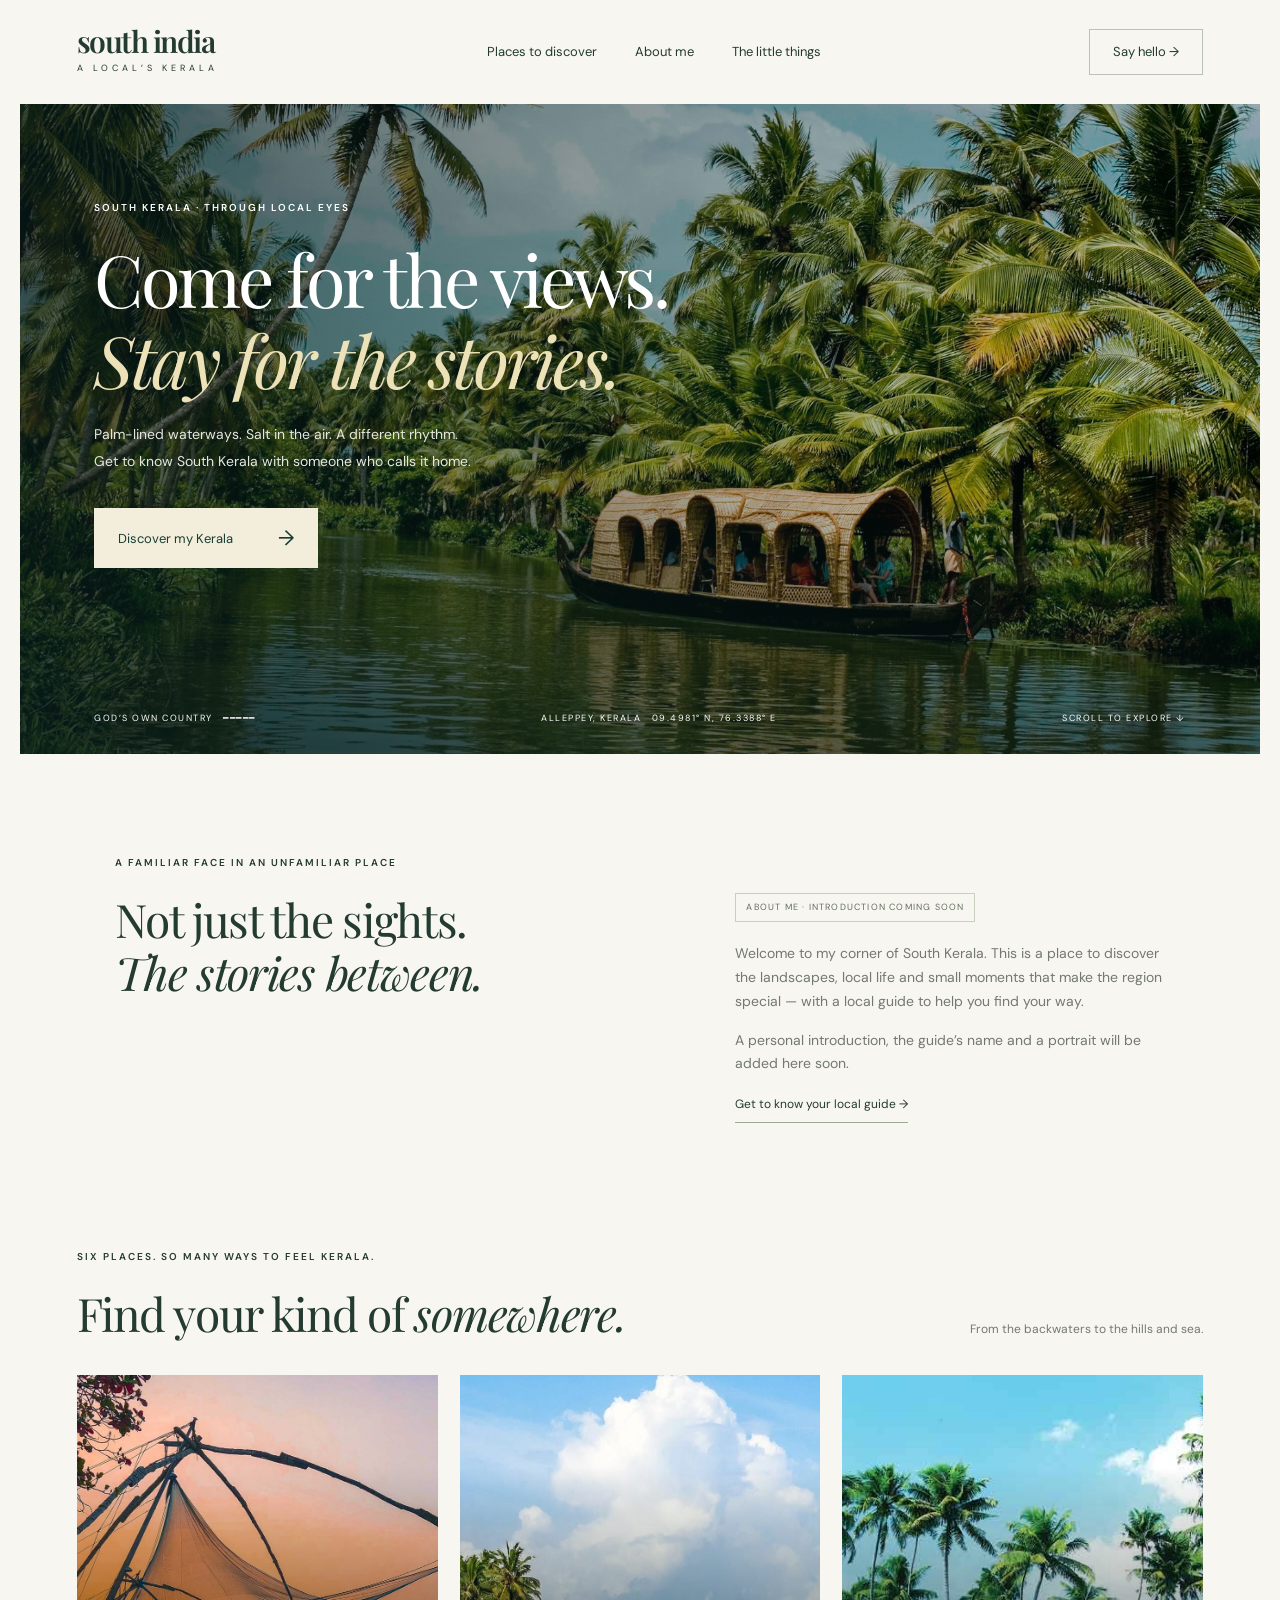
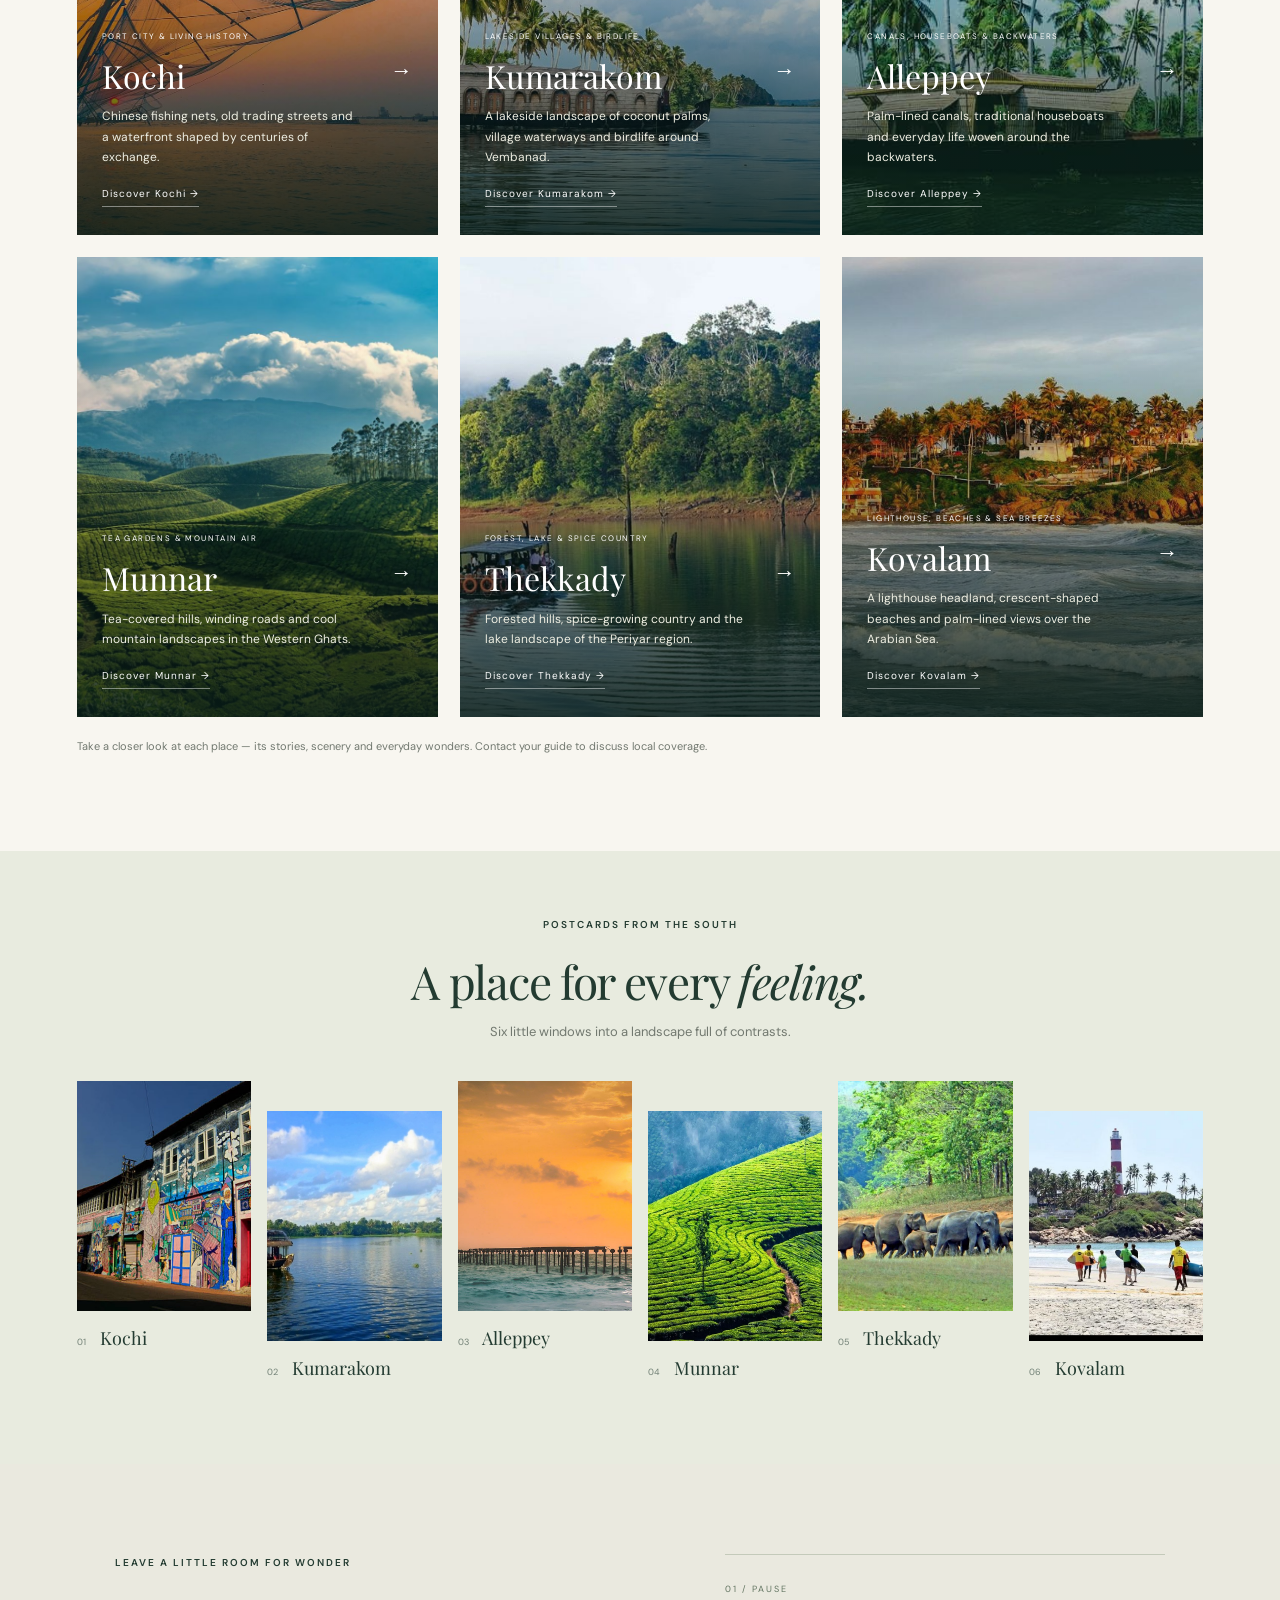
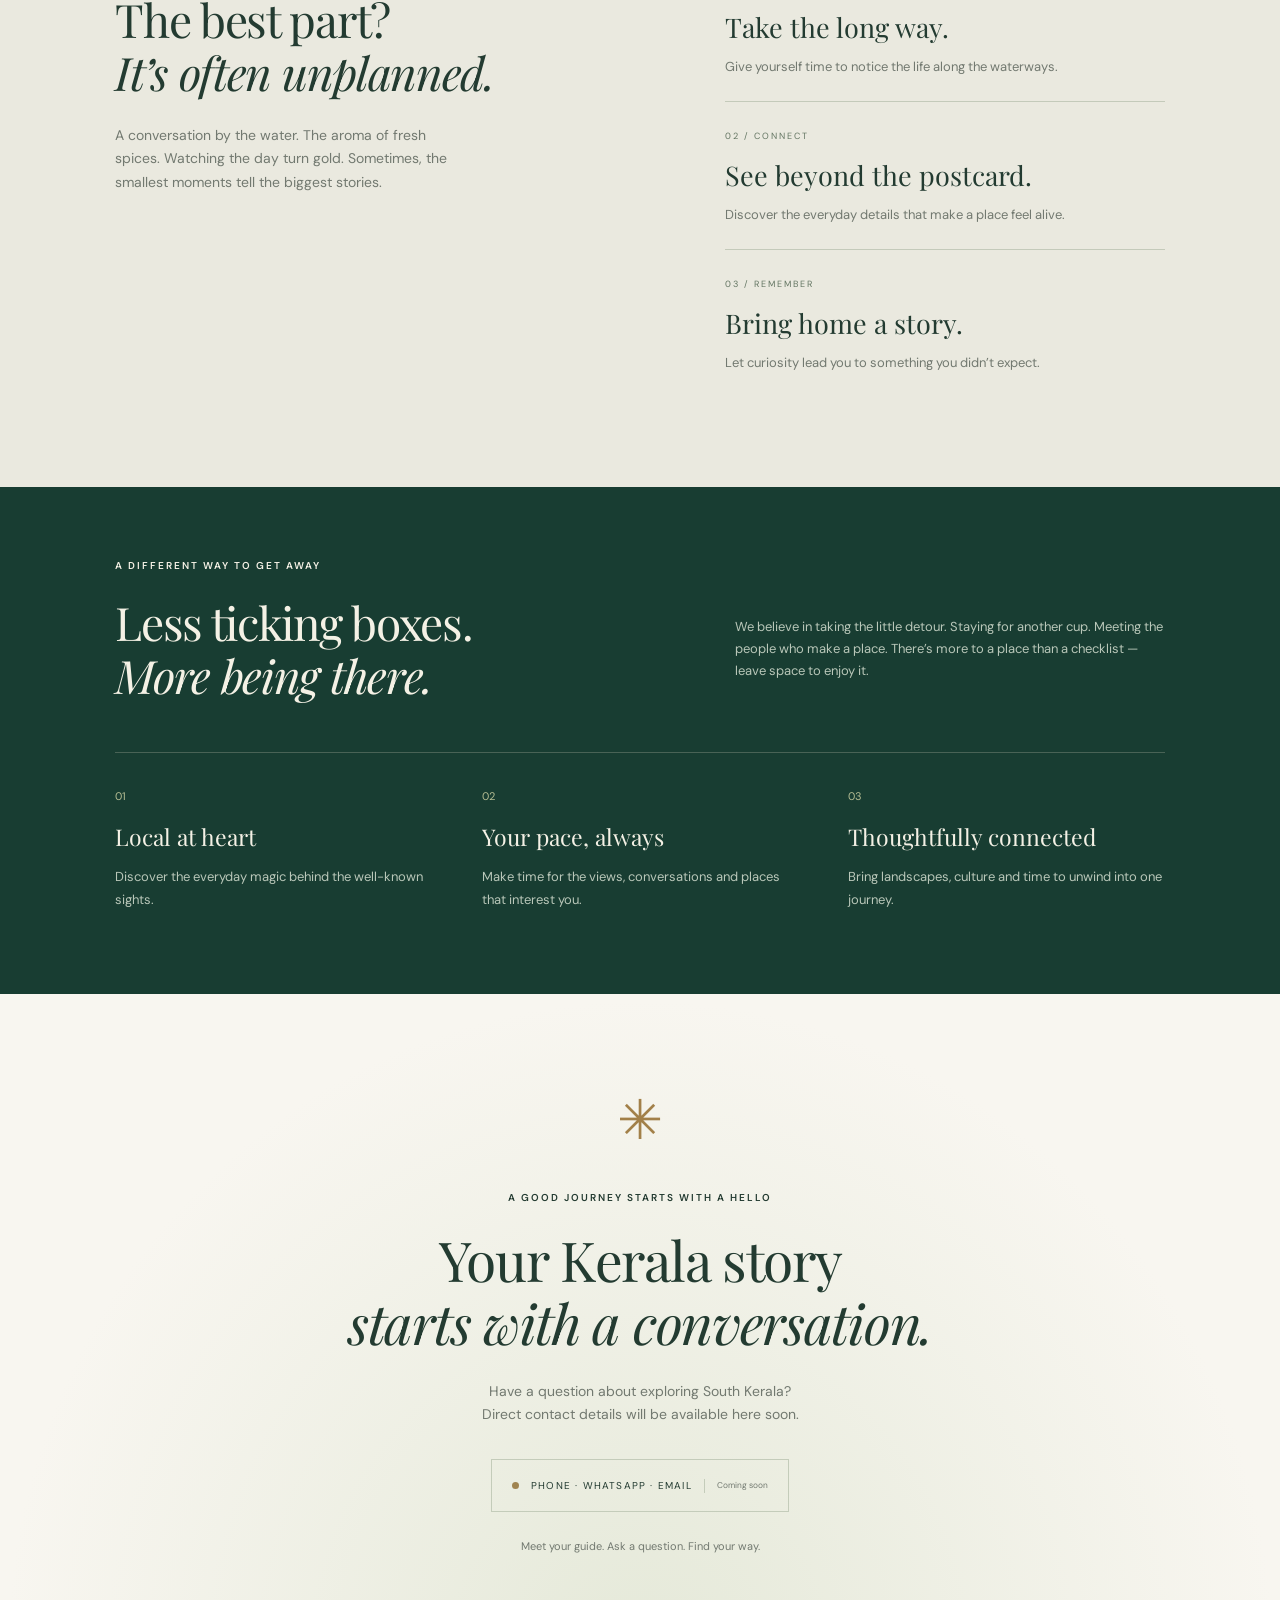
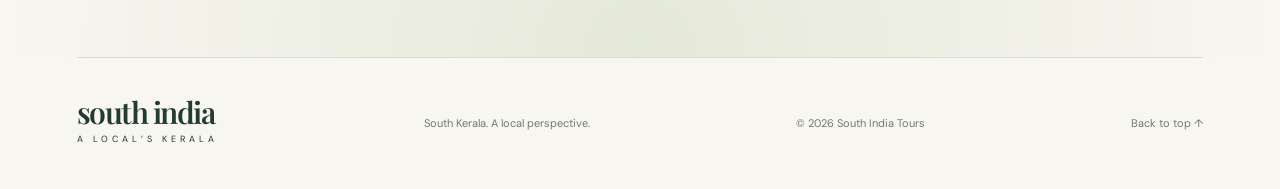
==== commit 5a282fe6: "Add six destination stories with 24 photos and interactive galleries" ====
--- a/index.html
+++ b/index.html
@@ -1,6 +1,6 @@
 <!doctype html>
 <html lang="en"><head><meta charset="UTF-8"><meta name="viewport" content="width=device-width, initial-scale=1"><meta name="description" content="Discover the backwaters, coast and everyday beauty of South Kerala with a local tour guide."><title>South Kerala, With a Local — South India Tours</title><link rel="stylesheet" href="style.css"></head>
-<body><header><a class="logo" href="#">south india<span>A LOCAL’S KERALA</span></a><nav aria-label="Main navigation"><a href="#destinations">Places to discover</a><a href="#about">About me</a><a href="#moments">The little things</a></nav><a class="nav-button" href="#contact">Say hello ↗</a></header>
-<main><section class="hero"><img src="assets/kerala-backwaters.jpg" alt="A houseboat gliding through the palm-lined backwaters of Kerala"><div class="shade"></div><div class="hero-content"><p class="eyebrow">SOUTH KERALA · THROUGH LOCAL EYES</p><h1>Come for the views.<br><em>Stay for the stories.</em></h1><p>Palm-lined waterways. Salt in the air. A different rhythm.<br>Get to know South Kerala with someone who calls it home.</p><a class="button cream" href="#destinations">Discover my Kerala <span>↗</span></a></div><div class="hero-bottom"><span>GOD’S OWN COUNTRY &nbsp; ━━━━━</span><span>ALLEPPEY, KERALA &nbsp; 09.4981° N, 76.3388° E</span><a href="#destinations">SCROLL TO EXPLORE ↓</a></div></section>
-<section class="intro guide-intro" id="about"><p class="eyebrow">A FAMILIAR FACE IN AN UNFAMILIAR PLACE</p><h2>Not just the sights.<br><em>The stories between.</em></h2><div><span class="draft-label">ABOUT ME · INTRODUCTION COMING SOON</span><p>Welcome to my corner of South Kerala. This is a place to discover the landscapes, local life and small moments that make the region special — with a local guide to help you find your way.</p><p>A personal introduction, the guide’s name and a portrait will be added here soon.</p><a class="text-link" href="#contact">Get to know your local guide ↗</a></div></section><section class="destinations" id="destinations"><div class="section-top"><div><p class="eyebrow">WATERWAYS, COASTLINES & EVERYDAY WONDERS</p><h2>A slower kind of <em>discovery.</em></h2></div><span class="muted">Backwaters · Hill country · Coastal escapes</span></div><div class="destination-grid"><article class="destination tall"><img loading="lazy" src="assets/kerala-backwaters.jpg" alt="Houseboat on Kerala’s palm-lined backwaters"><div><small>ALLEPPEY / ALAPPUZHA</small><h3>Alleppey</h3><p>Lakes, lagoons and palm-lined canals. Discover the backwater landscape, houseboats and the life along the water.</p></div></article><article class="destination"><img loading="lazy" src="assets/kerala-waterfront.jpg" alt="Traditional Kerala houseboat on the backwaters"><div><small>VEMBANAD LAKE</small><h3>Kumarakom</h3><p>A lakeside village, peaceful waterways and a bird sanctuary — a quieter window into Kerala’s backwater life.</p></div></article><article class="destination coast-card"><div class="coast-art" aria-hidden="true"><span>≈</span></div><div><small>COCHIN / KOCHI</small><h3>Kochi</h3><p>The coastal gateway to the backwaters. Begin or end your Kerala experience here, as in the reference itinerary.</p></div></article><article class="destination landscape-card hills"><div class="landscape-art" aria-hidden="true"></div><div><small>TEA COUNTRY</small><h3>Munnar</h3><p>Rolling tea gardens, cool mountain air and misty viewpoints in Kerala’s Western Ghats.</p></div></article><article class="destination landscape-card forest"><div class="landscape-art" aria-hidden="true"></div><div><small>THEKKADY / PERIYAR</small><h3>Thekkady</h3><p>Forest landscapes, spice-growing country and the waters of Periyar. Wildlife activities depend on local availability.</p></div></article><article class="destination landscape-card cliffs"><div class="landscape-art" aria-hidden="true"></div><div><small>CLIFFS & COAST</small><h3>Varkala</h3><p>Red-earth cliffs above the Arabian Sea, ocean views and unhurried walks along the coast.</p></div></article><article class="destination landscape-card beach"><div class="landscape-art" aria-hidden="true"></div><div><small>THE SOUTHERN SHORE</small><h3>Kovalam</h3><p>Curving beaches, a lighthouse headland and sea breezes near Thiruvananthapuram.</p></div></article></div><p class="destination-note">From the Kochi–Kumarakom–Alleppey backwater route to the hills and southern coast. Ask your guide about destination coverage, travel times and seasonal conditions. Coastal and hill cards currently use decorative illustrations.</p></section><section class="moments" id="moments"><div class="moment-heading"><p class="eyebrow">LEAVE A LITTLE ROOM FOR WONDER</p><h2>The best part?<br><em>It’s often unplanned.</em></h2><p>A conversation by the water. The aroma of fresh spices. Watching the day turn gold. Sometimes, the smallest moments tell the biggest stories.</p></div><div class="moment-notes"><article><span>01 / PAUSE</span><h3>Take the long way.</h3><p>Give yourself time to notice the life along the waterways.</p></article><article><span>02 / CONNECT</span><h3>See beyond the postcard.</h3><p>Discover the everyday details that make a place feel alive.</p></article><article><span>03 / REMEMBER</span><h3>Bring home a story.</h3><p>Let curiosity lead you to something you didn’t expect.</p></article></div></section><section class="values"><p class="eyebrow">A DIFFERENT WAY TO GET AWAY</p><div><h2>Less ticking boxes.<br><em>More being there.</em></h2><p>We believe in taking the little detour. Staying for another cup. Meeting the people who make a place. There’s more to a place than a checklist — leave space to enjoy it.</p></div><div class="value-grid"><article><span>01</span><h3>Local at heart</h3><p>Discover the everyday magic behind the well-known sights.</p></article><article><span>02</span><h3>Your pace, always</h3><p>Make time for the views, conversations and places that interest you.</p></article><article><span>03</span><h3>Thoughtfully connected</h3><p>Bring landscapes, culture and time to unwind into one journey.</p></article></div></section>
+<body><header><a class="logo" href="#">south india<span>A LOCAL’S KERALA</span></a><nav aria-label="Main navigation"><a href="#destinations">Places to discover</a><a href="#about">About me</a><a href="#moments">The little things</a></nav><a class="nav-button" href="#contact">Say hello →</a></header>
+<main><section class="hero"><img src="assets/kerala-backwaters.jpg" alt="A houseboat gliding through the palm-lined backwaters of Kerala"><div class="shade"></div><div class="hero-content"><p class="eyebrow">SOUTH KERALA · THROUGH LOCAL EYES</p><h1>Come for the views.<br><em>Stay for the stories.</em></h1><p>Palm-lined waterways. Salt in the air. A different rhythm.<br>Get to know South Kerala with someone who calls it home.</p><a class="button cream" href="#destinations">Discover my Kerala <span>→</span></a></div><div class="hero-bottom"><span>GOD’S OWN COUNTRY &nbsp; ━━━━━</span><span>ALLEPPEY, KERALA &nbsp; 09.4981° N, 76.3388° E</span><a href="#destinations">SCROLL TO EXPLORE ↓</a></div></section>
+<section class="intro guide-intro" id="about"><p class="eyebrow">A FAMILIAR FACE IN AN UNFAMILIAR PLACE</p><h2>Not just the sights.<br><em>The stories between.</em></h2><div><span class="draft-label">ABOUT ME · INTRODUCTION COMING SOON</span><p>Welcome to my corner of South Kerala. This is a place to discover the landscapes, local life and small moments that make the region special — with a local guide to help you find your way.</p><p>A personal introduction, the guide’s name and a portrait will be added here soon.</p><a class="text-link" href="#contact">Get to know your local guide →</a></div></section><section class="destinations" id="destinations"><div class="section-top"><div><p class="eyebrow">SIX PLACES. SO MANY WAYS TO FEEL KERALA.</p><h2>Find your kind of <em>somewhere.</em></h2></div><span class="muted">From the backwaters to the hills and sea.</span></div><div class="destination-grid"><a class="destination" href="destinations/kochi.html"><img src="assets/destinations/kochi-1.jpg" alt="Chinese fishing nets at sunset on the Kochi waterfront" width="1600" height="1067" loading="lazy" decoding="async"><div><small>PORT CITY &amp; LIVING HISTORY</small><h3>Kochi <span aria-hidden="true">→</span></h3><p>Chinese fishing nets, old trading streets and a waterfront shaped by centuries of exchange.</p><span class="card-link">Discover Kochi <span aria-hidden="true">→</span></span></div></a><a class="destination" href="destinations/kumarakom.html"><img src="assets/destinations/kumarakom-1.jpg" alt="Houseboat and coconut palms along the Kumarakom backwaters" width="1500" height="750" loading="lazy" decoding="async"><div><small>LAKESIDE VILLAGES &amp; BIRDLIFE</small><h3>Kumarakom <span aria-hidden="true">→</span></h3><p>A lakeside landscape of coconut palms, village waterways and birdlife around Vembanad.</p><span class="card-link">Discover Kumarakom <span aria-hidden="true">→</span></span></div></a><a class="destination" href="destinations/alleppey.html"><img src="assets/destinations/alleppey-1.jpg" alt="Houseboats and coconut palms beside the backwaters" width="800" height="504" loading="lazy" decoding="async"><div><small>CANALS, HOUSEBOATS &amp; BACKWATERS</small><h3>Alleppey <span aria-hidden="true">→</span></h3><p>Palm-lined canals, traditional houseboats and everyday life woven around the backwaters.</p><span class="card-link">Discover Alleppey <span aria-hidden="true">→</span></span></div></a><a class="destination" href="destinations/munnar.html"><img src="assets/destinations/munnar-1.jpg" alt="Tea-covered hills beneath a cloud-filled mountain sky" width="1600" height="944" loading="lazy" decoding="async"><div><small>TEA GARDENS &amp; MOUNTAIN AIR</small><h3>Munnar <span aria-hidden="true">→</span></h3><p>Tea-covered hills, winding roads and cool mountain landscapes in the Western Ghats.</p><span class="card-link">Discover Munnar <span aria-hidden="true">→</span></span></div></a><a class="destination" href="destinations/thekkady.html"><img src="assets/destinations/thekkady-1.jpg" alt="Boat on Periyar Lake beside forested hills" width="750" height="550" loading="lazy" decoding="async"><div><small>FOREST, LAKE &amp; SPICE COUNTRY</small><h3>Thekkady <span aria-hidden="true">→</span></h3><p>Forested hills, spice-growing country and the lake landscape of the Periyar region.</p><span class="card-link">Discover Thekkady <span aria-hidden="true">→</span></span></div></a><a class="destination" href="destinations/kovalam.html"><img src="assets/destinations/kovalam-1.jpg" alt="Kovalam’s lighthouse above the curve of the coastline" width="1600" height="613" loading="lazy" decoding="async"><div><small>LIGHTHOUSE, BEACHES &amp; SEA BREEZES</small><h3>Kovalam <span aria-hidden="true">→</span></h3><p>A lighthouse headland, crescent-shaped beaches and palm-lined views over the Arabian Sea.</p><span class="card-link">Discover Kovalam <span aria-hidden="true">→</span></span></div></a></div><p class="destination-note">Take a closer look at each place — its stories, scenery and everyday wonders. Contact your guide to discuss local coverage.</p></section><section class="photo-journal" aria-labelledby="journal-title"><div class="journal-heading"><p class="eyebrow">POSTCARDS FROM THE SOUTH</p><h2 id="journal-title">A place for every <em>feeling.</em></h2><p>Six little windows into a landscape full of contrasts.</p></div><div class="journal-grid"><a href="destinations/kochi.html"><figure><img src="assets/destinations/kochi-3.jpg" alt="Colourful street art and heritage buildings in Fort Kochi" width="1600" height="900" loading="lazy" decoding="async"><figcaption><span>01</span> Kochi</figcaption></figure></a><a href="destinations/kumarakom.html"><figure><img src="assets/destinations/kumarakom-3.jpg" alt="A boat crossing the broad waters of Vembanad Lake" width="1200" height="648" loading="lazy" decoding="async"><figcaption><span>02</span> Kumarakom</figcaption></figure></a><a href="destinations/alleppey.html"><figure><img src="assets/destinations/alleppey-3.jpg" alt="Alappuzha’s historic pier silhouetted at sunset" width="1200" height="750" loading="lazy" decoding="async"><figcaption><span>03</span> Alleppey</figcaption></figure></a><a href="destinations/munnar.html"><figure><img src="assets/destinations/munnar-3.jpg" alt="Curving rows of tea following the slopes" width="1200" height="900" loading="lazy" decoding="async"><figcaption><span>04</span> Munnar</figcaption></figure></a><a href="destinations/thekkady.html"><figure><img src="assets/destinations/thekkady-3.jpg" alt="Elephants near the forest edge in the Periyar region" width="1200" height="900" loading="lazy" decoding="async"><figcaption><span>05</span> Thekkady</figcaption></figure></a><a href="destinations/kovalam.html"><figure><img src="assets/destinations/kovalam-3.jpg" alt="Beachgoers along the water with the lighthouse in the distance" width="1200" height="800" loading="lazy" decoding="async"><figcaption><span>06</span> Kovalam</figcaption></figure></a></div></section><section class="moments" id="moments"><div class="moment-heading"><p class="eyebrow">LEAVE A LITTLE ROOM FOR WONDER</p><h2>The best part?<br><em>It’s often unplanned.</em></h2><p>A conversation by the water. The aroma of fresh spices. Watching the day turn gold. Sometimes, the smallest moments tell the biggest stories.</p></div><div class="moment-notes"><article><span>01 / PAUSE</span><h3>Take the long way.</h3><p>Give yourself time to notice the life along the waterways.</p></article><article><span>02 / CONNECT</span><h3>See beyond the postcard.</h3><p>Discover the everyday details that make a place feel alive.</p></article><article><span>03 / REMEMBER</span><h3>Bring home a story.</h3><p>Let curiosity lead you to something you didn’t expect.</p></article></div></section><section class="values"><p class="eyebrow">A DIFFERENT WAY TO GET AWAY</p><div><h2>Less ticking boxes.<br><em>More being there.</em></h2><p>We believe in taking the little detour. Staying for another cup. Meeting the people who make a place. There’s more to a place than a checklist — leave space to enjoy it.</p></div><div class="value-grid"><article><span>01</span><h3>Local at heart</h3><p>Discover the everyday magic behind the well-known sights.</p></article><article><span>02</span><h3>Your pace, always</h3><p>Make time for the views, conversations and places that interest you.</p></article><article><span>03</span><h3>Thoughtfully connected</h3><p>Bring landscapes, culture and time to unwind into one journey.</p></article></div></section>
 <section class="contact-section" id="contact"><div class="contact-mark" aria-hidden="true">✳</div><p class="eyebrow">A GOOD JOURNEY STARTS WITH A HELLO</p><h2>Your Kerala story<br><em>starts with a conversation.</em></h2><p>Have a question about exploring South Kerala?<br>Direct contact details will be available here soon.</p><div class="contact-placeholder"><span class="contact-dot"></span> PHONE · WHATSAPP · EMAIL <small>Coming soon</small></div><p class="contact-footnote">Meet your guide. Ask a question. Find your way.</p></section></main><footer><a class="logo" href="#">south india<span>A LOCAL’S KERALA</span></a><p>South Kerala. A local perspective.</p><span>© <span id="year"></span> South India Tours</span><a href="#">Back to top ↑</a></footer><script src="app.js"></script></body></html>
--- a/style.css
+++ b/style.css
@@ -5,3 +5,5 @@
 
 /* Expanded Kerala destination collection */
 .destination-grid{grid-template-columns:repeat(3,minmax(0,1fr));gap:22px}.destination{height:410px}.landscape-card{isolation:isolate}.landscape-art{position:absolute;inset:0;overflow:hidden}.hills{background:linear-gradient(#a8c3bd 0%,#dae0c6 40%,#6e9372 41%,#1c5946 100%)}.hills .landscape-art:before,.hills .landscape-art:after{content:'';position:absolute;width:150%;height:70%;left:-30%;top:35%;border-radius:50%;background:repeating-linear-gradient(175deg,#456f4c 0 8px,#78965e 9px 14px);transform:rotate(-15deg)}.hills .landscape-art:after{left:20%;top:55%;transform:rotate(20deg);background:repeating-linear-gradient(175deg,#244f3b 0 9px,#597f49 10px 14px)}.forest{background:linear-gradient(#aebfaf,#4a7164 45%,#153e33)}.forest .landscape-art{background:repeating-conic-gradient(from 25deg at 50% 100%,transparent 0 20deg,#143d3260 21deg 25deg,transparent 26deg 50deg)}.cliffs{background:linear-gradient(#a8cbc9 0 35%,#518e95 36% 65%,#d7c7a5 66%)}.cliffs .landscape-art:before{content:'';position:absolute;inset:20% 50% 0 -30%;background:linear-gradient(100deg,#718760,#ae6e4a);clip-path:polygon(0 0,90% 25%,100% 55%,75% 100%,0 100%)}.beach{background:linear-gradient(#b6d6d5 0 35%,#518a91 36% 60%,#e2d3b0 61%)}.beach .landscape-art:before{content:'';position:absolute;width:28px;height:130px;right:23%;top:22%;background:repeating-linear-gradient(#ebe5d2 0 25px,#9b4a3e 25px 50px);clip-path:polygon(25% 0,75% 0,100% 100%,0 100%)}@media(min-width:801px){.destination:last-child{grid-column:2/3}}@media(max-width:1000px) and (min-width:801px){.destination-grid{grid-template-columns:repeat(2,minmax(0,1fr))}}@media(max-width:800px){.destination-grid{grid-template-columns:1fr}.destination{height:390px}}
+/* Destination stories and photographic journals */
+.destination{display:block;height:460px}.destination-grid .destination:last-child{grid-column:auto}.destination img{display:block}.destination>div{bottom:28px}.destination:after{background:linear-gradient(transparent 20%,rgba(8,29,24,.88) 100%)}.card-link{display:inline-block;margin-top:17px;font-size:10px;letter-spacing:1px;border-bottom:1px solid #ffffff70;padding-bottom:4px}.destination:focus-visible{outline-offset:5px}.photo-journal{padding:65px 6% 80px;background:#e8ebdf}.journal-heading{text-align:center;margin-bottom:38px}.journal-heading>p:last-child{font-size:13px;color:var(--muted)}.journal-grid{display:grid;grid-template-columns:repeat(6,minmax(0,1fr));gap:16px}.journal-grid figure{margin:0}.journal-grid img{width:100%;height:230px;object-fit:cover;display:block}.journal-grid a:nth-child(even){padding-top:30px}.journal-grid figcaption{font-family:'Playfair Display',Georgia,serif;font-size:18px;margin-top:12px}.journal-grid figcaption span{font:9px 'DM Sans',sans-serif;opacity:.6;margin-right:10px}.breadcrumbs{padding:0 6% 22px;display:flex;flex-wrap:wrap;gap:14px;font-size:10px;letter-spacing:.5px;color:var(--muted)}.breadcrumbs a{text-decoration:underline;text-underline-offset:4px}.place-hero{height:620px;margin:0 20px;position:relative;overflow:hidden;color:#fff}.place-hero>img{width:100%;height:100%;object-fit:cover}.place-hero>.shade{inset:0;background:linear-gradient(0deg,#102b25c9,transparent 85%)}.place-hero-copy{position:absolute;bottom:75px;left:6%;right:6%}.place-hero h1{font-size:110px;margin:12px 0;letter-spacing:-4px}.place-tagline{font-family:'Playfair Display',Georgia,serif;font-style:italic;font-size:30px;margin:15px 0 28px;color:#f1e9cd}.place-label{font-size:9px;letter-spacing:2px;border-top:1px solid #fff6;padding-top:16px}.hero-gallery{position:absolute;right:6%;bottom:35px;font-size:10px;letter-spacing:1px}.place-overview{display:grid;grid-template-columns:1fr 1.25fr;gap:12%;padding:90px 9%}.place-overview p:not(.eyebrow){font-size:14px;color:var(--muted)}.place-overview .place-lead{font:24px/1.5 'Playfair Display',Georgia,serif!important;color:var(--green)!important;margin-top:0}.place-history{padding:0 9% 90px;display:grid;grid-template-columns:1.15fr 1fr;gap:9%;align-items:center}.place-history figure{margin:0}.place-history img{width:100%;height:440px;object-fit:cover;display:block}.place-history figcaption{font-size:10px;color:var(--muted);margin-top:12px}.place-history>div>p:not(.eyebrow){font-size:14px;color:var(--muted);margin:25px 0}.place-highlights{background:var(--green);color:var(--paper);padding:70px 9%}.place-highlights .muted{color:#c0cbbd}.highlight-grid{display:grid;grid-template-columns:repeat(3,minmax(0,1fr));gap:42px}.highlight-grid article{border-top:1px solid #69806b;padding-top:24px}.highlight-grid .eyebrow{color:#c3c998}.highlight-grid h3{font-size:25px;margin:16px 0}.highlight-grid article>p{font-size:13px;color:#c7d0c2}.place-gallery{padding:85px 9%}.gallery-grid{display:grid;grid-template-columns:1.2fr 1fr;gap:40px 25px;align-items:start}.gallery-item{margin:0}.gallery-item:nth-child(even){padding-top:40px}.gallery-item img{width:100%;height:340px;object-fit:cover;display:block;transition:transform .4s}.gallery-item:nth-child(3) img{height:380px}.gallery-item:nth-child(4) img{height:300px}.photo-open{display:block;padding:0;border:0;width:100%;position:relative;cursor:zoom-in;overflow:hidden;background:#d4decf}.photo-open:hover img{transform:scale(1.025)}.enlarge{position:absolute;right:15px;bottom:15px;background:var(--paper);color:var(--green);width:34px;height:34px;display:grid;place-items:center;font-size:22px}.gallery-item figcaption{display:flex;gap:16px;color:var(--muted);font-size:11px;line-height:1.7;margin-top:12px}.gallery-item figcaption>span{color:#9c8c62}.field-notes{padding:60px 9%;background:#eaece1;display:grid;grid-template-columns:1.2fr 1fr 1fr;gap:50px}.field-notes h2{font-size:37px}.field-notes h3{font-size:22px;margin-top:0}.field-notes article p{font-size:13px;color:var(--muted)}.place-contact{text-align:center;padding:80px 7%}.place-contact>p:not(.eyebrow){font-size:14px;color:var(--muted);margin:25px 0}.more-places{padding:25px 6% 65px}.next-place{margin-top:35px;padding-top:20px;border-top:1px solid #cbd1c1;display:flex;justify-content:space-between;font-size:12px}.next-place>span{font-family:'Playfair Display',Georgia,serif;font-size:23px}.photo-dialog{padding:60px 24px 20px;border:1px solid #8d9f8b;background:#102a23;color:var(--paper);max-width:min(1100px,94vw);width:fit-content;max-height:94vh}.photo-dialog::backdrop{background:#071913e8}.photo-dialog>img{display:block;max-width:100%;max-height:70vh;width:auto;height:auto;margin:auto;object-fit:contain}.photo-dialog>p{font-size:12px;max-width:700px;margin:15px auto 0}.photo-close{position:absolute;top:15px;right:22px;border:1px solid #ffffff70;padding:7px 12px;color:white;background:transparent;cursor:pointer}.photo-dialog button:focus-visible,.photo-open:focus-visible{outline:2px solid #c6b676;outline-offset:4px}@media(max-width:1100px){.journal-grid{grid-template-columns:repeat(3,minmax(0,1fr))}.journal-grid a:nth-child(even){padding-top:0}.journal-grid img{height:240px}.place-hero h1{font-size:90px}}@media(max-width:800px){.destination{height:420px}.place-hero{height:520px;margin:0 10px}.place-hero h1{font-size:75px;letter-spacing:-2px}.place-hero-copy{bottom:85px}.place-tagline{font-size:26px}.place-overview{grid-template-columns:1fr;gap:28px;padding:55px 7%}.place-history{grid-template-columns:1fr;gap:35px;padding:0 7% 55px}.place-history img{height:350px}.highlight-grid{grid-template-columns:1fr;gap:20px}.place-highlights{padding:55px 7%}.place-gallery{padding:55px 7%}.gallery-grid{gap:25px 18px}.gallery-item img,.gallery-item:nth-child(3) img,.gallery-item:nth-child(4) img{height:250px}.field-notes{grid-template-columns:1fr;gap:22px;padding:50px 7%}.field-notes h3{margin-bottom:10px}.more-places .destination-grid{grid-template-columns:1fr}.photo-journal{padding:50px 7%}.journal-grid{grid-template-columns:repeat(2,minmax(0,1fr))}.journal-grid img{height:230px}.journal-grid figcaption{font-size:17px}.place-contact{padding:55px 7%}}@media(max-width:480px){.place-hero h1{font-size:59px}.place-tagline{font-size:23px}.place-label{font-size:8px;letter-spacing:1px}.gallery-grid{grid-template-columns:1fr}.gallery-item:nth-child(even){padding-top:0}.gallery-item img,.gallery-item:nth-child(3) img,.gallery-item:nth-child(4) img{height:300px}.journal-grid img{height:190px}.breadcrumbs{font-size:9px;gap:10px}.place-contact h2{font-size:34px}.destination-page header .nav-button{font-size:10px}.destination-page header .logo{font-size:24px}}
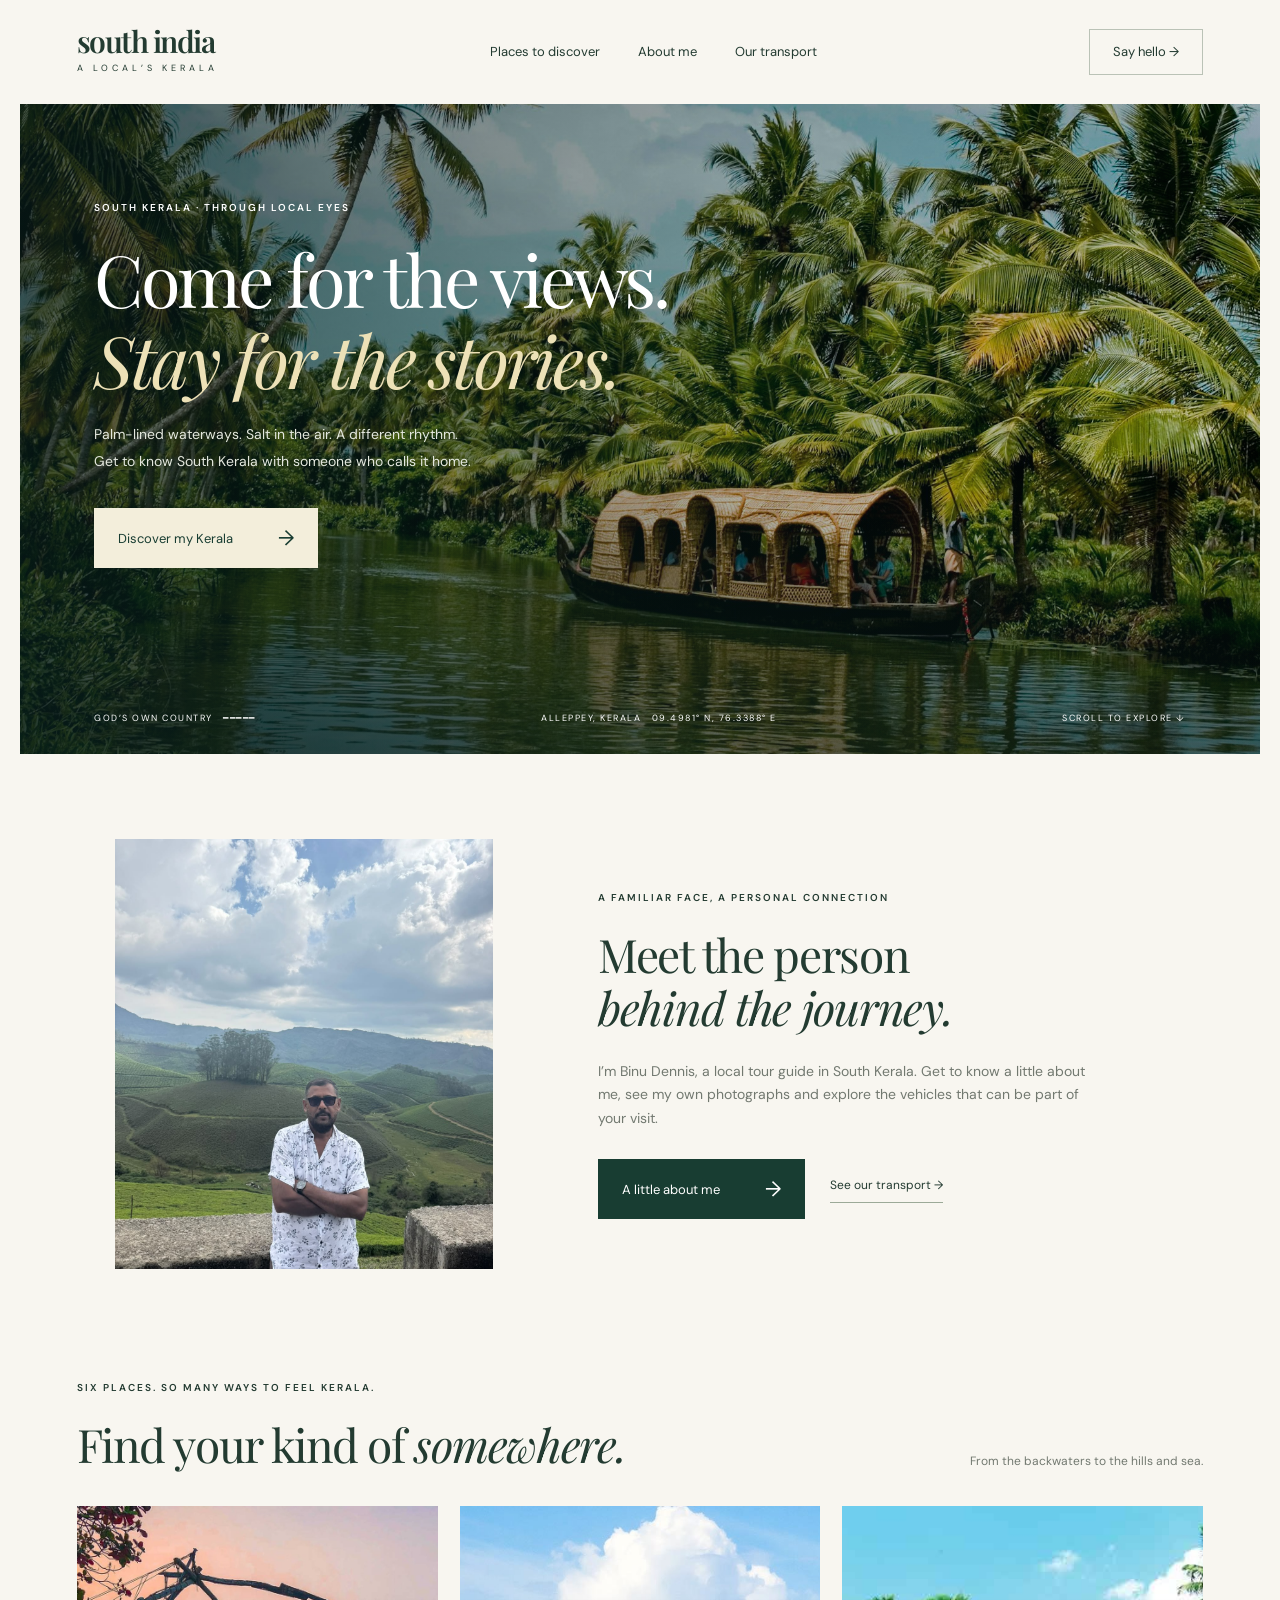
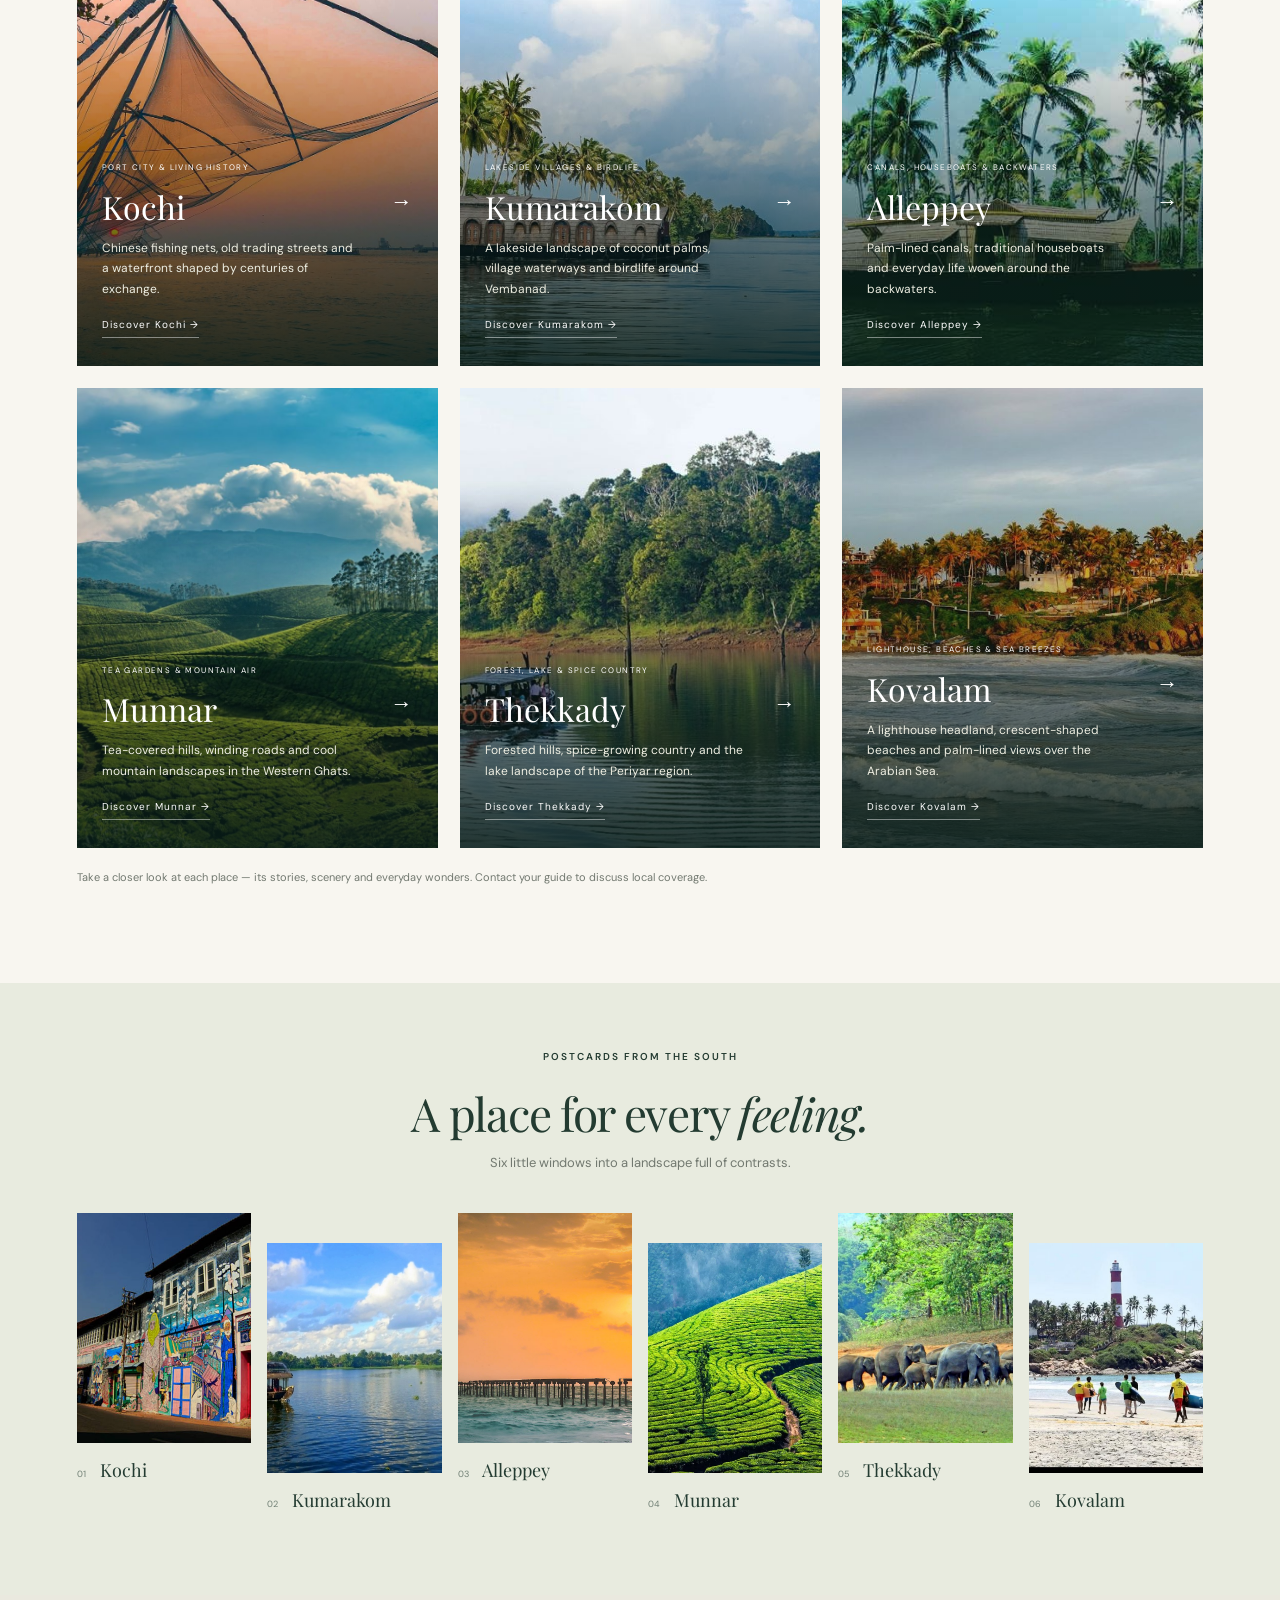
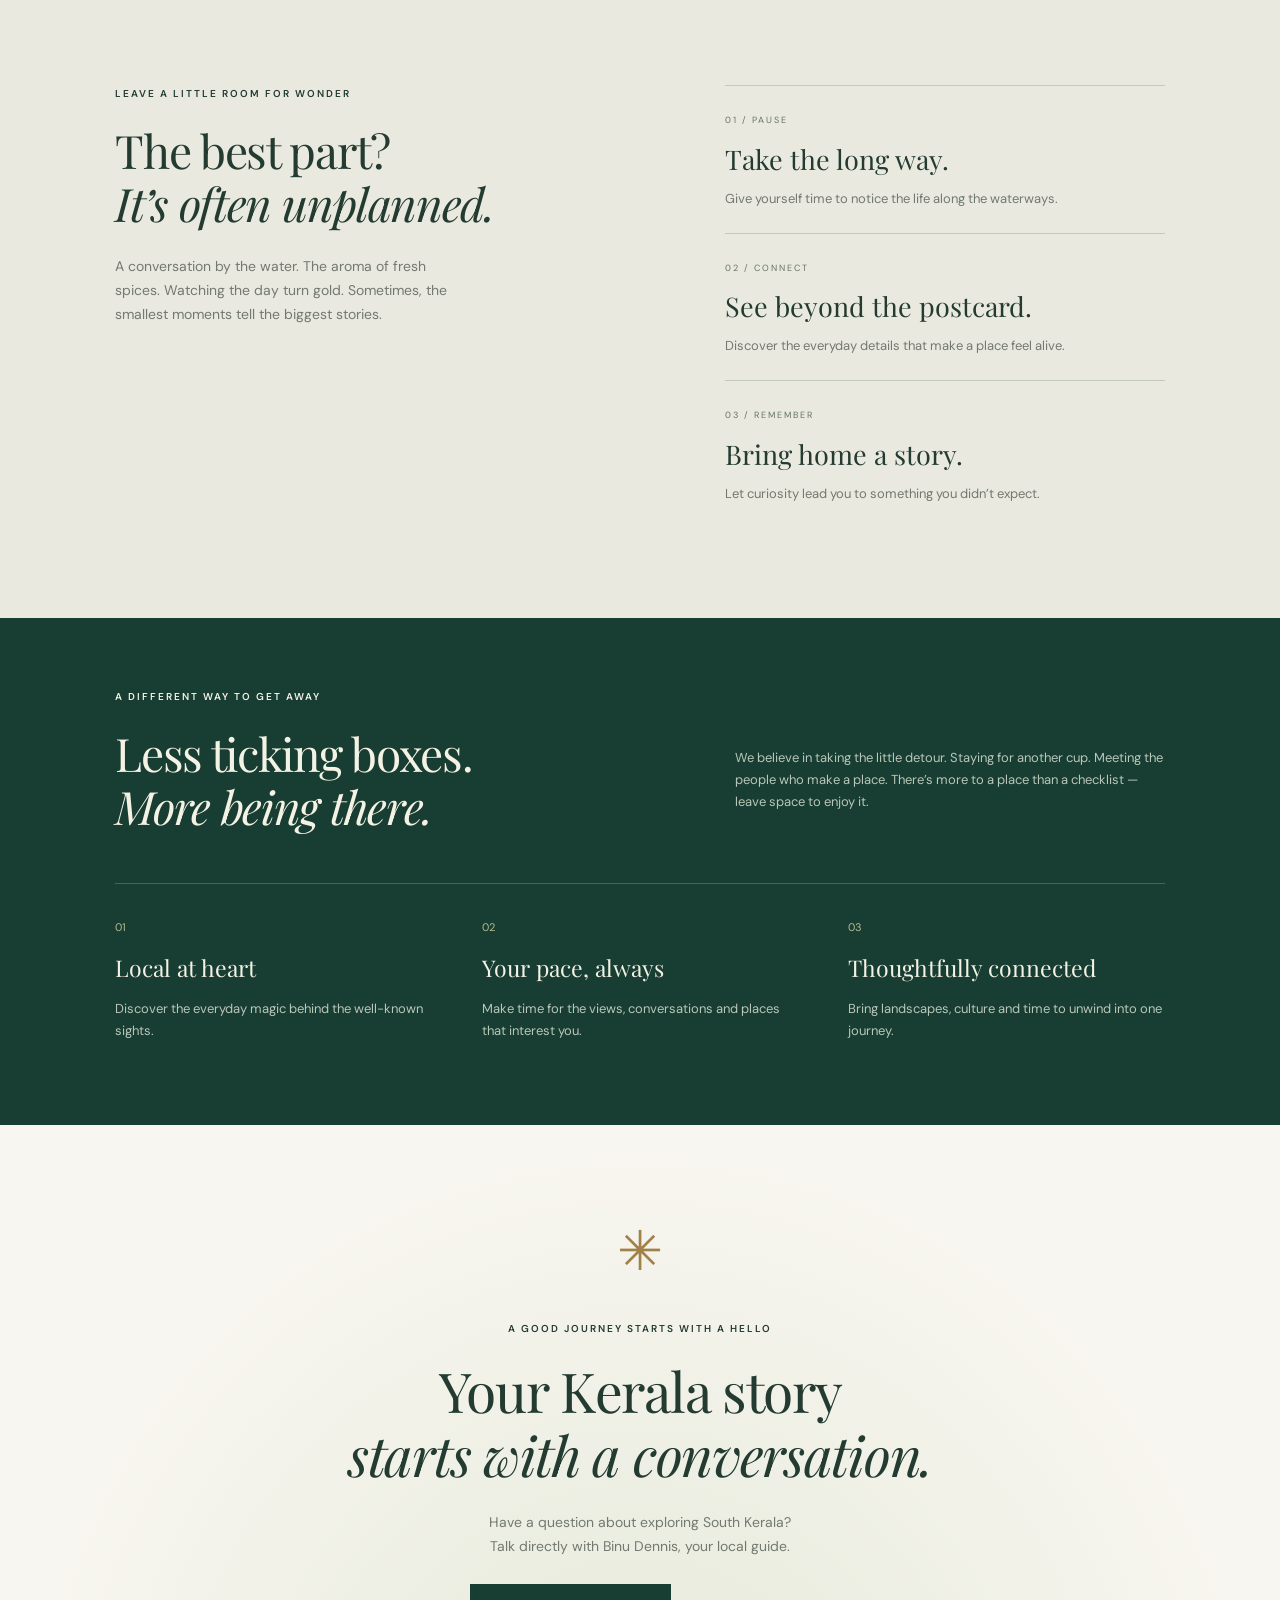
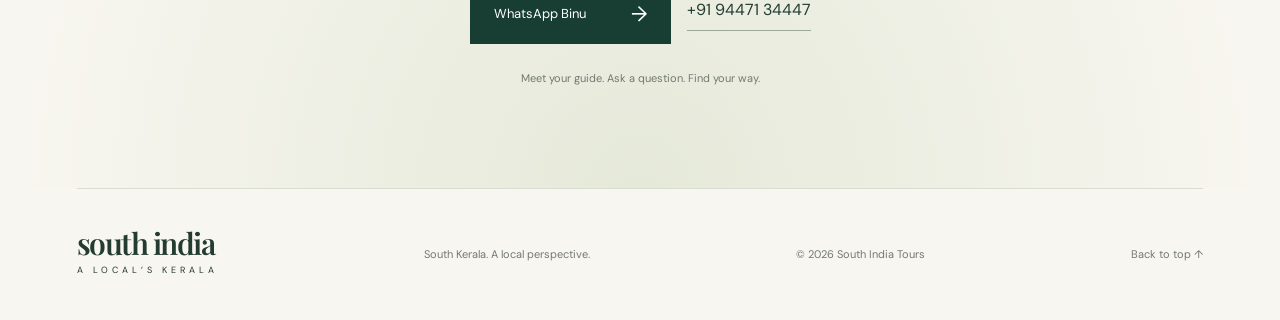
==== commit bb4df58a: "Add Binu Dennis about page, personal photos, transport and WhatsApp contact" ====
--- a/index.html
+++ b/index.html
@@ -1,6 +1,6 @@
 <!doctype html>
 <html lang="en"><head><meta charset="UTF-8"><meta name="viewport" content="width=device-width, initial-scale=1"><meta name="description" content="Discover the backwaters, coast and everyday beauty of South Kerala with a local tour guide."><title>South Kerala, With a Local — South India Tours</title><link rel="stylesheet" href="style.css"></head>
-<body><header><a class="logo" href="#">south india<span>A LOCAL’S KERALA</span></a><nav aria-label="Main navigation"><a href="#destinations">Places to discover</a><a href="#about">About me</a><a href="#moments">The little things</a></nav><a class="nav-button" href="#contact">Say hello →</a></header>
+<body><header><a class="logo" href="#">south india<span>A LOCAL’S KERALA</span></a><nav aria-label="Main navigation"><a href="#destinations">Places to discover</a><a href="about.html">About me</a><a href="about.html#transport">Our transport</a></nav><a class="nav-button" href="#contact">Say hello →</a></header>
 <main><section class="hero"><img src="assets/kerala-backwaters.jpg" alt="A houseboat gliding through the palm-lined backwaters of Kerala"><div class="shade"></div><div class="hero-content"><p class="eyebrow">SOUTH KERALA · THROUGH LOCAL EYES</p><h1>Come for the views.<br><em>Stay for the stories.</em></h1><p>Palm-lined waterways. Salt in the air. A different rhythm.<br>Get to know South Kerala with someone who calls it home.</p><a class="button cream" href="#destinations">Discover my Kerala <span>→</span></a></div><div class="hero-bottom"><span>GOD’S OWN COUNTRY &nbsp; ━━━━━</span><span>ALLEPPEY, KERALA &nbsp; 09.4981° N, 76.3388° E</span><a href="#destinations">SCROLL TO EXPLORE ↓</a></div></section>
-<section class="intro guide-intro" id="about"><p class="eyebrow">A FAMILIAR FACE IN AN UNFAMILIAR PLACE</p><h2>Not just the sights.<br><em>The stories between.</em></h2><div><span class="draft-label">ABOUT ME · INTRODUCTION COMING SOON</span><p>Welcome to my corner of South Kerala. This is a place to discover the landscapes, local life and small moments that make the region special — with a local guide to help you find your way.</p><p>A personal introduction, the guide’s name and a portrait will be added here soon.</p><a class="text-link" href="#contact">Get to know your local guide →</a></div></section><section class="destinations" id="destinations"><div class="section-top"><div><p class="eyebrow">SIX PLACES. SO MANY WAYS TO FEEL KERALA.</p><h2>Find your kind of <em>somewhere.</em></h2></div><span class="muted">From the backwaters to the hills and sea.</span></div><div class="destination-grid"><a class="destination" href="destinations/kochi.html"><img src="assets/destinations/kochi-1.jpg" alt="Chinese fishing nets at sunset on the Kochi waterfront" width="1600" height="1067" loading="lazy" decoding="async"><div><small>PORT CITY &amp; LIVING HISTORY</small><h3>Kochi <span aria-hidden="true">→</span></h3><p>Chinese fishing nets, old trading streets and a waterfront shaped by centuries of exchange.</p><span class="card-link">Discover Kochi <span aria-hidden="true">→</span></span></div></a><a class="destination" href="destinations/kumarakom.html"><img src="assets/destinations/kumarakom-1.jpg" alt="Houseboat and coconut palms along the Kumarakom backwaters" width="1500" height="750" loading="lazy" decoding="async"><div><small>LAKESIDE VILLAGES &amp; BIRDLIFE</small><h3>Kumarakom <span aria-hidden="true">→</span></h3><p>A lakeside landscape of coconut palms, village waterways and birdlife around Vembanad.</p><span class="card-link">Discover Kumarakom <span aria-hidden="true">→</span></span></div></a><a class="destination" href="destinations/alleppey.html"><img src="assets/destinations/alleppey-1.jpg" alt="Houseboats and coconut palms beside the backwaters" width="800" height="504" loading="lazy" decoding="async"><div><small>CANALS, HOUSEBOATS &amp; BACKWATERS</small><h3>Alleppey <span aria-hidden="true">→</span></h3><p>Palm-lined canals, traditional houseboats and everyday life woven around the backwaters.</p><span class="card-link">Discover Alleppey <span aria-hidden="true">→</span></span></div></a><a class="destination" href="destinations/munnar.html"><img src="assets/destinations/munnar-1.jpg" alt="Tea-covered hills beneath a cloud-filled mountain sky" width="1600" height="944" loading="lazy" decoding="async"><div><small>TEA GARDENS &amp; MOUNTAIN AIR</small><h3>Munnar <span aria-hidden="true">→</span></h3><p>Tea-covered hills, winding roads and cool mountain landscapes in the Western Ghats.</p><span class="card-link">Discover Munnar <span aria-hidden="true">→</span></span></div></a><a class="destination" href="destinations/thekkady.html"><img src="assets/destinations/thekkady-1.jpg" alt="Boat on Periyar Lake beside forested hills" width="750" height="550" loading="lazy" decoding="async"><div><small>FOREST, LAKE &amp; SPICE COUNTRY</small><h3>Thekkady <span aria-hidden="true">→</span></h3><p>Forested hills, spice-growing country and the lake landscape of the Periyar region.</p><span class="card-link">Discover Thekkady <span aria-hidden="true">→</span></span></div></a><a class="destination" href="destinations/kovalam.html"><img src="assets/destinations/kovalam-1.jpg" alt="Kovalam’s lighthouse above the curve of the coastline" width="1600" height="613" loading="lazy" decoding="async"><div><small>LIGHTHOUSE, BEACHES &amp; SEA BREEZES</small><h3>Kovalam <span aria-hidden="true">→</span></h3><p>A lighthouse headland, crescent-shaped beaches and palm-lined views over the Arabian Sea.</p><span class="card-link">Discover Kovalam <span aria-hidden="true">→</span></span></div></a></div><p class="destination-note">Take a closer look at each place — its stories, scenery and everyday wonders. Contact your guide to discuss local coverage.</p></section><section class="photo-journal" aria-labelledby="journal-title"><div class="journal-heading"><p class="eyebrow">POSTCARDS FROM THE SOUTH</p><h2 id="journal-title">A place for every <em>feeling.</em></h2><p>Six little windows into a landscape full of contrasts.</p></div><div class="journal-grid"><a href="destinations/kochi.html"><figure><img src="assets/destinations/kochi-3.jpg" alt="Colourful street art and heritage buildings in Fort Kochi" width="1600" height="900" loading="lazy" decoding="async"><figcaption><span>01</span> Kochi</figcaption></figure></a><a href="destinations/kumarakom.html"><figure><img src="assets/destinations/kumarakom-3.jpg" alt="A boat crossing the broad waters of Vembanad Lake" width="1200" height="648" loading="lazy" decoding="async"><figcaption><span>02</span> Kumarakom</figcaption></figure></a><a href="destinations/alleppey.html"><figure><img src="assets/destinations/alleppey-3.jpg" alt="Alappuzha’s historic pier silhouetted at sunset" width="1200" height="750" loading="lazy" decoding="async"><figcaption><span>03</span> Alleppey</figcaption></figure></a><a href="destinations/munnar.html"><figure><img src="assets/destinations/munnar-3.jpg" alt="Curving rows of tea following the slopes" width="1200" height="900" loading="lazy" decoding="async"><figcaption><span>04</span> Munnar</figcaption></figure></a><a href="destinations/thekkady.html"><figure><img src="assets/destinations/thekkady-3.jpg" alt="Elephants near the forest edge in the Periyar region" width="1200" height="900" loading="lazy" decoding="async"><figcaption><span>05</span> Thekkady</figcaption></figure></a><a href="destinations/kovalam.html"><figure><img src="assets/destinations/kovalam-3.jpg" alt="Beachgoers along the water with the lighthouse in the distance" width="1200" height="800" loading="lazy" decoding="async"><figcaption><span>06</span> Kovalam</figcaption></figure></a></div></section><section class="moments" id="moments"><div class="moment-heading"><p class="eyebrow">LEAVE A LITTLE ROOM FOR WONDER</p><h2>The best part?<br><em>It’s often unplanned.</em></h2><p>A conversation by the water. The aroma of fresh spices. Watching the day turn gold. Sometimes, the smallest moments tell the biggest stories.</p></div><div class="moment-notes"><article><span>01 / PAUSE</span><h3>Take the long way.</h3><p>Give yourself time to notice the life along the waterways.</p></article><article><span>02 / CONNECT</span><h3>See beyond the postcard.</h3><p>Discover the everyday details that make a place feel alive.</p></article><article><span>03 / REMEMBER</span><h3>Bring home a story.</h3><p>Let curiosity lead you to something you didn’t expect.</p></article></div></section><section class="values"><p class="eyebrow">A DIFFERENT WAY TO GET AWAY</p><div><h2>Less ticking boxes.<br><em>More being there.</em></h2><p>We believe in taking the little detour. Staying for another cup. Meeting the people who make a place. There’s more to a place than a checklist — leave space to enjoy it.</p></div><div class="value-grid"><article><span>01</span><h3>Local at heart</h3><p>Discover the everyday magic behind the well-known sights.</p></article><article><span>02</span><h3>Your pace, always</h3><p>Make time for the views, conversations and places that interest you.</p></article><article><span>03</span><h3>Thoughtfully connected</h3><p>Bring landscapes, culture and time to unwind into one journey.</p></article></div></section>
-<section class="contact-section" id="contact"><div class="contact-mark" aria-hidden="true">✳</div><p class="eyebrow">A GOOD JOURNEY STARTS WITH A HELLO</p><h2>Your Kerala story<br><em>starts with a conversation.</em></h2><p>Have a question about exploring South Kerala?<br>Direct contact details will be available here soon.</p><div class="contact-placeholder"><span class="contact-dot"></span> PHONE · WHATSAPP · EMAIL <small>Coming soon</small></div><p class="contact-footnote">Meet your guide. Ask a question. Find your way.</p></section></main><footer><a class="logo" href="#">south india<span>A LOCAL’S KERALA</span></a><p>South Kerala. A local perspective.</p><span>© <span id="year"></span> South India Tours</span><a href="#">Back to top ↑</a></footer><script src="app.js"></script></body></html>
+<section class="home-guide" id="about"><figure><img class="" src="assets/guide/guide-in-the-hills.jpg" alt="Binu Dennis in the Kerala hills" width="1200" height="1600" loading="lazy" decoding="async"></figure><div><p class="eyebrow">A FAMILIAR FACE, A PERSONAL CONNECTION</p><h2>Meet the person<br><em>behind the journey.</em></h2><p>I’m Binu Dennis, a local tour guide in South Kerala. Get to know a little about me, see my own photographs and explore the vehicles that can be part of your visit.</p><div class="home-guide-links"><a class="button" href="about.html">A little about me <span>→</span></a><a class="text-link" href="about.html#transport">See our transport →</a></div></div></section><section class="destinations" id="destinations"><div class="section-top"><div><p class="eyebrow">SIX PLACES. SO MANY WAYS TO FEEL KERALA.</p><h2>Find your kind of <em>somewhere.</em></h2></div><span class="muted">From the backwaters to the hills and sea.</span></div><div class="destination-grid"><a class="destination" href="destinations/kochi.html"><img src="assets/destinations/kochi-1.jpg" alt="Chinese fishing nets at sunset on the Kochi waterfront" width="1600" height="1067" loading="lazy" decoding="async"><div><small>PORT CITY &amp; LIVING HISTORY</small><h3>Kochi <span aria-hidden="true">→</span></h3><p>Chinese fishing nets, old trading streets and a waterfront shaped by centuries of exchange.</p><span class="card-link">Discover Kochi <span aria-hidden="true">→</span></span></div></a><a class="destination" href="destinations/kumarakom.html"><img src="assets/destinations/kumarakom-1.jpg" alt="Houseboat and coconut palms along the Kumarakom backwaters" width="1500" height="750" loading="lazy" decoding="async"><div><small>LAKESIDE VILLAGES &amp; BIRDLIFE</small><h3>Kumarakom <span aria-hidden="true">→</span></h3><p>A lakeside landscape of coconut palms, village waterways and birdlife around Vembanad.</p><span class="card-link">Discover Kumarakom <span aria-hidden="true">→</span></span></div></a><a class="destination" href="destinations/alleppey.html"><img src="assets/destinations/alleppey-1.jpg" alt="Houseboats and coconut palms beside the backwaters" width="800" height="504" loading="lazy" decoding="async"><div><small>CANALS, HOUSEBOATS &amp; BACKWATERS</small><h3>Alleppey <span aria-hidden="true">→</span></h3><p>Palm-lined canals, traditional houseboats and everyday life woven around the backwaters.</p><span class="card-link">Discover Alleppey <span aria-hidden="true">→</span></span></div></a><a class="destination" href="destinations/munnar.html"><img src="assets/destinations/munnar-1.jpg" alt="Tea-covered hills beneath a cloud-filled mountain sky" width="1600" height="944" loading="lazy" decoding="async"><div><small>TEA GARDENS &amp; MOUNTAIN AIR</small><h3>Munnar <span aria-hidden="true">→</span></h3><p>Tea-covered hills, winding roads and cool mountain landscapes in the Western Ghats.</p><span class="card-link">Discover Munnar <span aria-hidden="true">→</span></span></div></a><a class="destination" href="destinations/thekkady.html"><img src="assets/destinations/thekkady-1.jpg" alt="Boat on Periyar Lake beside forested hills" width="750" height="550" loading="lazy" decoding="async"><div><small>FOREST, LAKE &amp; SPICE COUNTRY</small><h3>Thekkady <span aria-hidden="true">→</span></h3><p>Forested hills, spice-growing country and the lake landscape of the Periyar region.</p><span class="card-link">Discover Thekkady <span aria-hidden="true">→</span></span></div></a><a class="destination" href="destinations/kovalam.html"><img src="assets/destinations/kovalam-1.jpg" alt="Kovalam’s lighthouse above the curve of the coastline" width="1600" height="613" loading="lazy" decoding="async"><div><small>LIGHTHOUSE, BEACHES &amp; SEA BREEZES</small><h3>Kovalam <span aria-hidden="true">→</span></h3><p>A lighthouse headland, crescent-shaped beaches and palm-lined views over the Arabian Sea.</p><span class="card-link">Discover Kovalam <span aria-hidden="true">→</span></span></div></a></div><p class="destination-note">Take a closer look at each place — its stories, scenery and everyday wonders. Contact your guide to discuss local coverage.</p></section><section class="photo-journal" aria-labelledby="journal-title"><div class="journal-heading"><p class="eyebrow">POSTCARDS FROM THE SOUTH</p><h2 id="journal-title">A place for every <em>feeling.</em></h2><p>Six little windows into a landscape full of contrasts.</p></div><div class="journal-grid"><a href="destinations/kochi.html"><figure><img src="assets/destinations/kochi-3.jpg" alt="Colourful street art and heritage buildings in Fort Kochi" width="1600" height="900" loading="lazy" decoding="async"><figcaption><span>01</span> Kochi</figcaption></figure></a><a href="destinations/kumarakom.html"><figure><img src="assets/destinations/kumarakom-3.jpg" alt="A boat crossing the broad waters of Vembanad Lake" width="1200" height="648" loading="lazy" decoding="async"><figcaption><span>02</span> Kumarakom</figcaption></figure></a><a href="destinations/alleppey.html"><figure><img src="assets/destinations/alleppey-3.jpg" alt="Alappuzha’s historic pier silhouetted at sunset" width="1200" height="750" loading="lazy" decoding="async"><figcaption><span>03</span> Alleppey</figcaption></figure></a><a href="destinations/munnar.html"><figure><img src="assets/destinations/munnar-3.jpg" alt="Curving rows of tea following the slopes" width="1200" height="900" loading="lazy" decoding="async"><figcaption><span>04</span> Munnar</figcaption></figure></a><a href="destinations/thekkady.html"><figure><img src="assets/destinations/thekkady-3.jpg" alt="Elephants near the forest edge in the Periyar region" width="1200" height="900" loading="lazy" decoding="async"><figcaption><span>05</span> Thekkady</figcaption></figure></a><a href="destinations/kovalam.html"><figure><img src="assets/destinations/kovalam-3.jpg" alt="Beachgoers along the water with the lighthouse in the distance" width="1200" height="800" loading="lazy" decoding="async"><figcaption><span>06</span> Kovalam</figcaption></figure></a></div></section><section class="moments" id="moments"><div class="moment-heading"><p class="eyebrow">LEAVE A LITTLE ROOM FOR WONDER</p><h2>The best part?<br><em>It’s often unplanned.</em></h2><p>A conversation by the water. The aroma of fresh spices. Watching the day turn gold. Sometimes, the smallest moments tell the biggest stories.</p></div><div class="moment-notes"><article><span>01 / PAUSE</span><h3>Take the long way.</h3><p>Give yourself time to notice the life along the waterways.</p></article><article><span>02 / CONNECT</span><h3>See beyond the postcard.</h3><p>Discover the everyday details that make a place feel alive.</p></article><article><span>03 / REMEMBER</span><h3>Bring home a story.</h3><p>Let curiosity lead you to something you didn’t expect.</p></article></div></section><section class="values"><p class="eyebrow">A DIFFERENT WAY TO GET AWAY</p><div><h2>Less ticking boxes.<br><em>More being there.</em></h2><p>We believe in taking the little detour. Staying for another cup. Meeting the people who make a place. There’s more to a place than a checklist — leave space to enjoy it.</p></div><div class="value-grid"><article><span>01</span><h3>Local at heart</h3><p>Discover the everyday magic behind the well-known sights.</p></article><article><span>02</span><h3>Your pace, always</h3><p>Make time for the views, conversations and places that interest you.</p></article><article><span>03</span><h3>Thoughtfully connected</h3><p>Bring landscapes, culture and time to unwind into one journey.</p></article></div></section>
+<section class="contact-section" id="contact"><div class="contact-mark" aria-hidden="true">✳</div><p class="eyebrow">A GOOD JOURNEY STARTS WITH A HELLO</p><h2>Your Kerala story<br><em>starts with a conversation.</em></h2><p>Have a question about exploring South Kerala?<br>Talk directly with Binu Dennis, your local guide.</p><div class="contact-actions"><a class="button" href="https://wa.me/919447134447" target="_blank" rel="noopener noreferrer">WhatsApp Binu <span>→</span></a><a class="text-link" href="tel:+919447134447">+91 94471 34447</a></div><p class="contact-footnote">Meet your guide. Ask a question. Find your way.</p></section></main><footer><a class="logo" href="#">south india<span>A LOCAL’S KERALA</span></a><p>South Kerala. A local perspective.</p><span>© <span id="year"></span> South India Tours</span><a href="#">Back to top ↑</a></footer><script src="app.js"></script></body></html>
--- a/style.css
+++ b/style.css
@@ -7,3 +7,6 @@
 .destination-grid{grid-template-columns:repeat(3,minmax(0,1fr));gap:22px}.destination{height:410px}.landscape-card{isolation:isolate}.landscape-art{position:absolute;inset:0;overflow:hidden}.hills{background:linear-gradient(#a8c3bd 0%,#dae0c6 40%,#6e9372 41%,#1c5946 100%)}.hills .landscape-art:before,.hills .landscape-art:after{content:'';position:absolute;width:150%;height:70%;left:-30%;top:35%;border-radius:50%;background:repeating-linear-gradient(175deg,#456f4c 0 8px,#78965e 9px 14px);transform:rotate(-15deg)}.hills .landscape-art:after{left:20%;top:55%;transform:rotate(20deg);background:repeating-linear-gradient(175deg,#244f3b 0 9px,#597f49 10px 14px)}.forest{background:linear-gradient(#aebfaf,#4a7164 45%,#153e33)}.forest .landscape-art{background:repeating-conic-gradient(from 25deg at 50% 100%,transparent 0 20deg,#143d3260 21deg 25deg,transparent 26deg 50deg)}.cliffs{background:linear-gradient(#a8cbc9 0 35%,#518e95 36% 65%,#d7c7a5 66%)}.cliffs .landscape-art:before{content:'';position:absolute;inset:20% 50% 0 -30%;background:linear-gradient(100deg,#718760,#ae6e4a);clip-path:polygon(0 0,90% 25%,100% 55%,75% 100%,0 100%)}.beach{background:linear-gradient(#b6d6d5 0 35%,#518a91 36% 60%,#e2d3b0 61%)}.beach .landscape-art:before{content:'';position:absolute;width:28px;height:130px;right:23%;top:22%;background:repeating-linear-gradient(#ebe5d2 0 25px,#9b4a3e 25px 50px);clip-path:polygon(25% 0,75% 0,100% 100%,0 100%)}@media(min-width:801px){.destination:last-child{grid-column:2/3}}@media(max-width:1000px) and (min-width:801px){.destination-grid{grid-template-columns:repeat(2,minmax(0,1fr))}}@media(max-width:800px){.destination-grid{grid-template-columns:1fr}.destination{height:390px}}
 /* Destination stories and photographic journals */
 .destination{display:block;height:460px}.destination-grid .destination:last-child{grid-column:auto}.destination img{display:block}.destination>div{bottom:28px}.destination:after{background:linear-gradient(transparent 20%,rgba(8,29,24,.88) 100%)}.card-link{display:inline-block;margin-top:17px;font-size:10px;letter-spacing:1px;border-bottom:1px solid #ffffff70;padding-bottom:4px}.destination:focus-visible{outline-offset:5px}.photo-journal{padding:65px 6% 80px;background:#e8ebdf}.journal-heading{text-align:center;margin-bottom:38px}.journal-heading>p:last-child{font-size:13px;color:var(--muted)}.journal-grid{display:grid;grid-template-columns:repeat(6,minmax(0,1fr));gap:16px}.journal-grid figure{margin:0}.journal-grid img{width:100%;height:230px;object-fit:cover;display:block}.journal-grid a:nth-child(even){padding-top:30px}.journal-grid figcaption{font-family:'Playfair Display',Georgia,serif;font-size:18px;margin-top:12px}.journal-grid figcaption span{font:9px 'DM Sans',sans-serif;opacity:.6;margin-right:10px}.breadcrumbs{padding:0 6% 22px;display:flex;flex-wrap:wrap;gap:14px;font-size:10px;letter-spacing:.5px;color:var(--muted)}.breadcrumbs a{text-decoration:underline;text-underline-offset:4px}.place-hero{height:620px;margin:0 20px;position:relative;overflow:hidden;color:#fff}.place-hero>img{width:100%;height:100%;object-fit:cover}.place-hero>.shade{inset:0;background:linear-gradient(0deg,#102b25c9,transparent 85%)}.place-hero-copy{position:absolute;bottom:75px;left:6%;right:6%}.place-hero h1{font-size:110px;margin:12px 0;letter-spacing:-4px}.place-tagline{font-family:'Playfair Display',Georgia,serif;font-style:italic;font-size:30px;margin:15px 0 28px;color:#f1e9cd}.place-label{font-size:9px;letter-spacing:2px;border-top:1px solid #fff6;padding-top:16px}.hero-gallery{position:absolute;right:6%;bottom:35px;font-size:10px;letter-spacing:1px}.place-overview{display:grid;grid-template-columns:1fr 1.25fr;gap:12%;padding:90px 9%}.place-overview p:not(.eyebrow){font-size:14px;color:var(--muted)}.place-overview .place-lead{font:24px/1.5 'Playfair Display',Georgia,serif!important;color:var(--green)!important;margin-top:0}.place-history{padding:0 9% 90px;display:grid;grid-template-columns:1.15fr 1fr;gap:9%;align-items:center}.place-history figure{margin:0}.place-history img{width:100%;height:440px;object-fit:cover;display:block}.place-history figcaption{font-size:10px;color:var(--muted);margin-top:12px}.place-history>div>p:not(.eyebrow){font-size:14px;color:var(--muted);margin:25px 0}.place-highlights{background:var(--green);color:var(--paper);padding:70px 9%}.place-highlights .muted{color:#c0cbbd}.highlight-grid{display:grid;grid-template-columns:repeat(3,minmax(0,1fr));gap:42px}.highlight-grid article{border-top:1px solid #69806b;padding-top:24px}.highlight-grid .eyebrow{color:#c3c998}.highlight-grid h3{font-size:25px;margin:16px 0}.highlight-grid article>p{font-size:13px;color:#c7d0c2}.place-gallery{padding:85px 9%}.gallery-grid{display:grid;grid-template-columns:1.2fr 1fr;gap:40px 25px;align-items:start}.gallery-item{margin:0}.gallery-item:nth-child(even){padding-top:40px}.gallery-item img{width:100%;height:340px;object-fit:cover;display:block;transition:transform .4s}.gallery-item:nth-child(3) img{height:380px}.gallery-item:nth-child(4) img{height:300px}.photo-open{display:block;padding:0;border:0;width:100%;position:relative;cursor:zoom-in;overflow:hidden;background:#d4decf}.photo-open:hover img{transform:scale(1.025)}.enlarge{position:absolute;right:15px;bottom:15px;background:var(--paper);color:var(--green);width:34px;height:34px;display:grid;place-items:center;font-size:22px}.gallery-item figcaption{display:flex;gap:16px;color:var(--muted);font-size:11px;line-height:1.7;margin-top:12px}.gallery-item figcaption>span{color:#9c8c62}.field-notes{padding:60px 9%;background:#eaece1;display:grid;grid-template-columns:1.2fr 1fr 1fr;gap:50px}.field-notes h2{font-size:37px}.field-notes h3{font-size:22px;margin-top:0}.field-notes article p{font-size:13px;color:var(--muted)}.place-contact{text-align:center;padding:80px 7%}.place-contact>p:not(.eyebrow){font-size:14px;color:var(--muted);margin:25px 0}.more-places{padding:25px 6% 65px}.next-place{margin-top:35px;padding-top:20px;border-top:1px solid #cbd1c1;display:flex;justify-content:space-between;font-size:12px}.next-place>span{font-family:'Playfair Display',Georgia,serif;font-size:23px}.photo-dialog{padding:60px 24px 20px;border:1px solid #8d9f8b;background:#102a23;color:var(--paper);max-width:min(1100px,94vw);width:fit-content;max-height:94vh}.photo-dialog::backdrop{background:#071913e8}.photo-dialog>img{display:block;max-width:100%;max-height:70vh;width:auto;height:auto;margin:auto;object-fit:contain}.photo-dialog>p{font-size:12px;max-width:700px;margin:15px auto 0}.photo-close{position:absolute;top:15px;right:22px;border:1px solid #ffffff70;padding:7px 12px;color:white;background:transparent;cursor:pointer}.photo-dialog button:focus-visible,.photo-open:focus-visible{outline:2px solid #c6b676;outline-offset:4px}@media(max-width:1100px){.journal-grid{grid-template-columns:repeat(3,minmax(0,1fr))}.journal-grid a:nth-child(even){padding-top:0}.journal-grid img{height:240px}.place-hero h1{font-size:90px}}@media(max-width:800px){.destination{height:420px}.place-hero{height:520px;margin:0 10px}.place-hero h1{font-size:75px;letter-spacing:-2px}.place-hero-copy{bottom:85px}.place-tagline{font-size:26px}.place-overview{grid-template-columns:1fr;gap:28px;padding:55px 7%}.place-history{grid-template-columns:1fr;gap:35px;padding:0 7% 55px}.place-history img{height:350px}.highlight-grid{grid-template-columns:1fr;gap:20px}.place-highlights{padding:55px 7%}.place-gallery{padding:55px 7%}.gallery-grid{gap:25px 18px}.gallery-item img,.gallery-item:nth-child(3) img,.gallery-item:nth-child(4) img{height:250px}.field-notes{grid-template-columns:1fr;gap:22px;padding:50px 7%}.field-notes h3{margin-bottom:10px}.more-places .destination-grid{grid-template-columns:1fr}.photo-journal{padding:50px 7%}.journal-grid{grid-template-columns:repeat(2,minmax(0,1fr))}.journal-grid img{height:230px}.journal-grid figcaption{font-size:17px}.place-contact{padding:55px 7%}}@media(max-width:480px){.place-hero h1{font-size:59px}.place-tagline{font-size:23px}.place-label{font-size:8px;letter-spacing:1px}.gallery-grid{grid-template-columns:1fr}.gallery-item:nth-child(even){padding-top:0}.gallery-item img,.gallery-item:nth-child(3) img,.gallery-item:nth-child(4) img{height:300px}.journal-grid img{height:190px}.breadcrumbs{font-size:9px;gap:10px}.place-contact h2{font-size:34px}.destination-page header .nav-button{font-size:10px}.destination-page header .logo{font-size:24px}}
+/* Binu's story and transport */
+.about-hero{display:grid;grid-template-columns:1.05fr 1fr;margin:0 20px;background:#eaece1;min-height:690px}.about-hero-copy{padding:75px 11% 30px;display:flex;flex-direction:column;align-items:flex-start}.about-hero h1{font-size:75px;line-height:1.12;margin:24px 0 20px;letter-spacing:-2.5px}.about-hero h1 em{color:#66795f}.about-hero-copy>p:not(.eyebrow){font-size:14px;color:var(--muted);margin:0 0 28px}.about-hero-note{margin-top:auto;padding-top:40px;width:100%;display:flex;flex-wrap:wrap;justify-content:space-between;gap:15px;font-size:8px;letter-spacing:1.4px;color:#66735f}.about-hero-photo{margin:0;position:relative;min-height:690px;overflow:hidden}.about-hero-photo>img{height:100%;width:100%;object-fit:cover;object-position:center 60%;display:block;position:absolute;inset:0}.about-hero-photo figcaption{position:absolute;bottom:0;left:0;right:0;background:linear-gradient(transparent,#102e25c9);color:white;padding:50px 30px 25px;font-size:11px}.guide-story{padding:100px 9%;display:grid;grid-template-columns:1fr 1.15fr;gap:10%;align-items:center}.guide-story figure{margin:0}.guide-story img{display:block;width:100%;height:540px;object-fit:cover;object-position:50% 65%}.guide-story figcaption{color:var(--muted);font-size:10px;margin-top:12px}.guide-story>div>p:not(.eyebrow){font-size:14px;color:var(--muted)}.guide-story .story-lead{font:22px/1.6 'Playfair Display',Georgia,serif!important;color:var(--green)!important;margin-top:25px}.guide-story .text-link{margin-top:12px}.guide-principles{padding:70px 9%;background:var(--green);color:var(--paper)}.guide-principles .value-grid{margin-top:35px}.guide-principles .value-grid p{color:#c3cebd;font-size:13px}.personal-journal{padding:80px 6%}.personal-photo-grid{display:grid;grid-template-columns:repeat(4,minmax(0,1fr));gap:20px}.personal-photo-grid figure{margin:0}.personal-photo-grid figure:nth-child(even){padding-top:40px}.personal-photo-grid img{width:100%;height:380px;object-fit:cover;display:block}.personal-photo-grid figcaption{font-size:10px;color:var(--muted);margin-top:12px;line-height:1.7}.transport-intro{padding:75px 9%;display:grid;grid-template-columns:1fr 1fr;gap:12%;background:#eaece1}.transport-intro>div>p:not(.eyebrow){font-size:14px;color:var(--muted);margin:0 0 17px}.transport-collection{padding:0 9%}.vehicle-story{padding:75px 0;border-bottom:1px solid #cbd3c0;scroll-margin-top:40px}.vehicle-main{display:grid;grid-template-columns:1.25fr 1fr;gap:7%;align-items:center}.vehicle-main figure{margin:0}.vehicle-main img{height:370px;width:100%;object-fit:cover;display:block}.vehicle-story figcaption{font-size:10px;color:var(--muted);margin-top:10px}.vehicle-number{font:italic 50px/1 'Playfair Display',Georgia,serif;color:#a7b198;display:block;margin-bottom:20px}.vehicle-copy>.eyebrow{font-size:9px;margin-bottom:12px}.vehicle-copy h3{font-size:36px;margin:0 0 22px}.vehicle-copy>p:not(.eyebrow){font-size:13px;color:var(--muted)}.vehicle-copy .text-link{margin-top:10px}.vehicle-gallery{display:flex;gap:20px;overflow-x:auto;padding:30px 0 12px;scroll-snap-type:x proximity}.vehicle-gallery figure{margin:0;flex:1 0 230px;min-width:0;scroll-snap-align:start}.vehicle-gallery img{width:100%;height:200px;object-fit:cover;display:block}.about-contact{padding:85px 9%;display:grid;grid-template-columns:1fr 1fr;gap:12%;align-items:center;background:#e9ecdf}.about-contact>div>p:not(.eyebrow){font-size:14px;color:var(--muted);margin-top:24px}.guide-contact-card{border:1px solid #c4ceb8;background:var(--paper);padding:35px}.guide-contact-card h3{font-size:32px;margin:0}.guide-contact-card .contact-phone{font-size:24px;display:block;margin:18px 0;color:var(--green);font-family:'Playfair Display',Georgia,serif}.guide-contact-card .button{width:100%;margin-top:8px}.contact-label{display:block;font-size:9px;letter-spacing:1.5px;color:var(--muted);margin-top:24px}.about-discover{padding:75px 7%;text-align:center}.about-discover .button{margin-top:30px}.home-guide{padding:85px 9%;display:grid;grid-template-columns:.8fr 1.2fr;gap:10%;align-items:center}.home-guide figure{margin:0}.home-guide img{width:100%;height:430px;object-fit:cover;object-position:center 64%;display:block}.home-guide>div>p:not(.eyebrow){font-size:14px;color:var(--muted);max-width:500px;margin-top:26px}.home-guide-links{display:flex;align-items:center;gap:25px;flex-wrap:wrap;margin-top:28px}.contact-actions{display:flex;gap:16px;justify-content:center;align-items:center;flex-wrap:wrap;margin-top:25px}.contact-actions .text-link{font-size:16px}.guide-signature{font:italic 31px 'Playfair Display',Georgia,serif;color:#758463;margin-top:28px}.about-page .photo-dialog>img{max-height:72vh}nav a[aria-current="page"]{border-bottom:1px solid #8d9c80;padding-bottom:5px}@media(max-width:1100px){.about-hero h1{font-size:60px}.about-hero-copy{padding:65px 9% 30px}.about-hero,.about-hero-photo{min-height:650px}.personal-photo-grid{grid-template-columns:repeat(2,minmax(0,1fr))}.personal-photo-grid figure:nth-child(even){padding-top:0}.vehicle-main{gap:5%}.vehicle-copy h3{font-size:30px}}@media(max-width:800px){.about-hero{grid-template-columns:1fr;margin:0 10px}.about-hero-copy{padding:50px 7% 35px}.about-hero h1{font-size:60px}.about-hero-photo{min-height:560px}.about-hero-note{margin-top:5px;padding-top:25px}.guide-story{padding:60px 7%;grid-template-columns:1fr;gap:35px}.guide-story img{height:470px}.guide-principles{padding:55px 7%}.personal-journal{padding:55px 7%}.personal-photo-grid{gap:20px 15px}.personal-photo-grid img{height:300px}.transport-intro{grid-template-columns:1fr;gap:28px;padding:55px 7%}.transport-collection{padding:0 7%}.vehicle-story{padding:50px 0}.vehicle-main{grid-template-columns:1fr;gap:30px}.vehicle-main img{height:auto;max-height:420px;object-fit:contain}.vehicle-copy{max-width:600px}.vehicle-number{font-size:40px}.vehicle-gallery figure{flex:0 0 75%}.vehicle-gallery img{height:240px}.about-contact{grid-template-columns:1fr;gap:30px;padding:55px 7%}.guide-contact-card{padding:28px}.home-guide{grid-template-columns:1fr;gap:30px;padding:55px 7%}.home-guide img{height:450px}.home-guide-links{gap:20px}}@media(max-width:480px){.about-hero h1{font-size:52px}.about-hero-photo{min-height:470px}.about-hero .eyebrow{font-size:8px}.personal-photo-grid img{height:255px}.guide-story img{height:450px}.vehicle-gallery figure{flex-basis:85%}.vehicle-gallery img{height:210px}.vehicle-copy h3{font-size:30px}.about-contact h2{font-size:38px}.home-guide img{height:420px}.home-guide h2{font-size:34px}}
+@media(max-width:800px){header nav a:last-child{display:inline}}@media(max-width:480px){header{height:auto;min-height:105px;flex-wrap:wrap;gap:14px 10px;padding:16px 6% 12px}header nav{display:flex;order:3;width:100%;justify-content:space-between;gap:12px;font-size:10px;line-height:1.5}header .nav-button{margin-left:auto}}
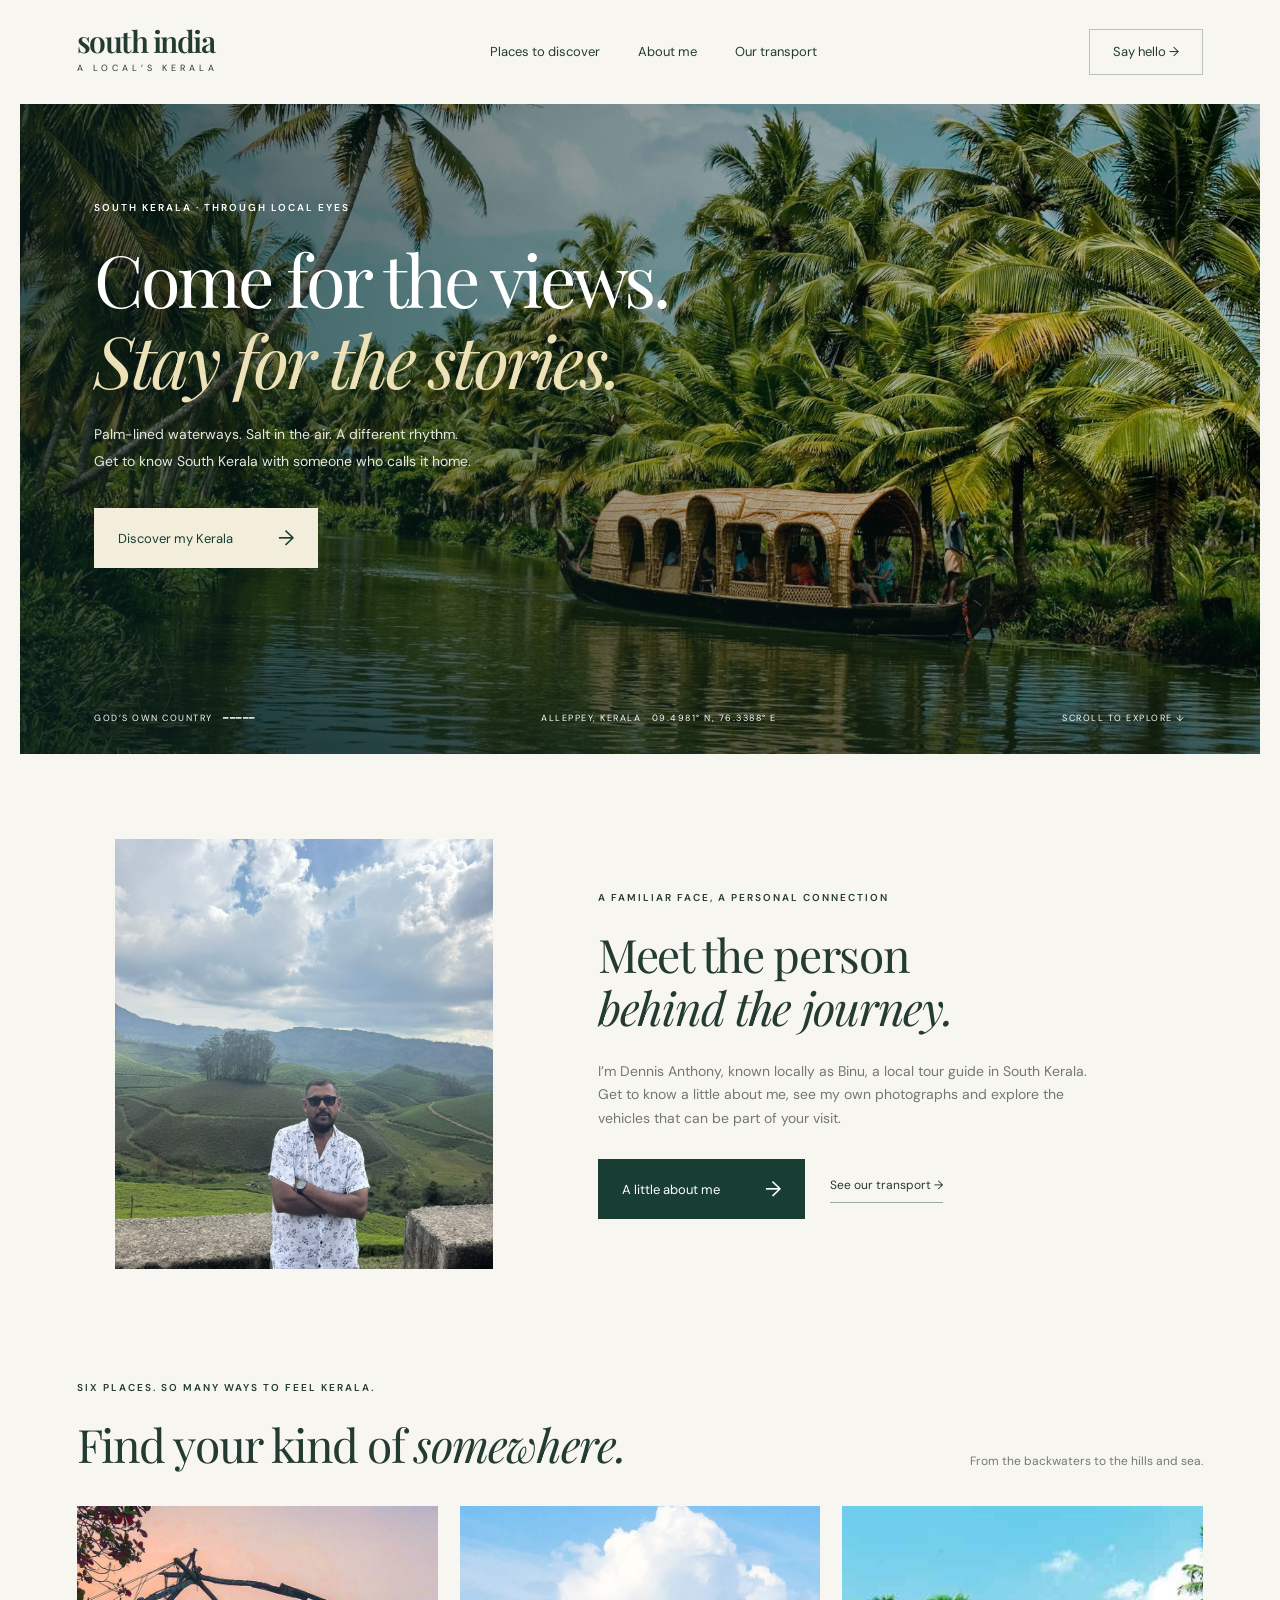
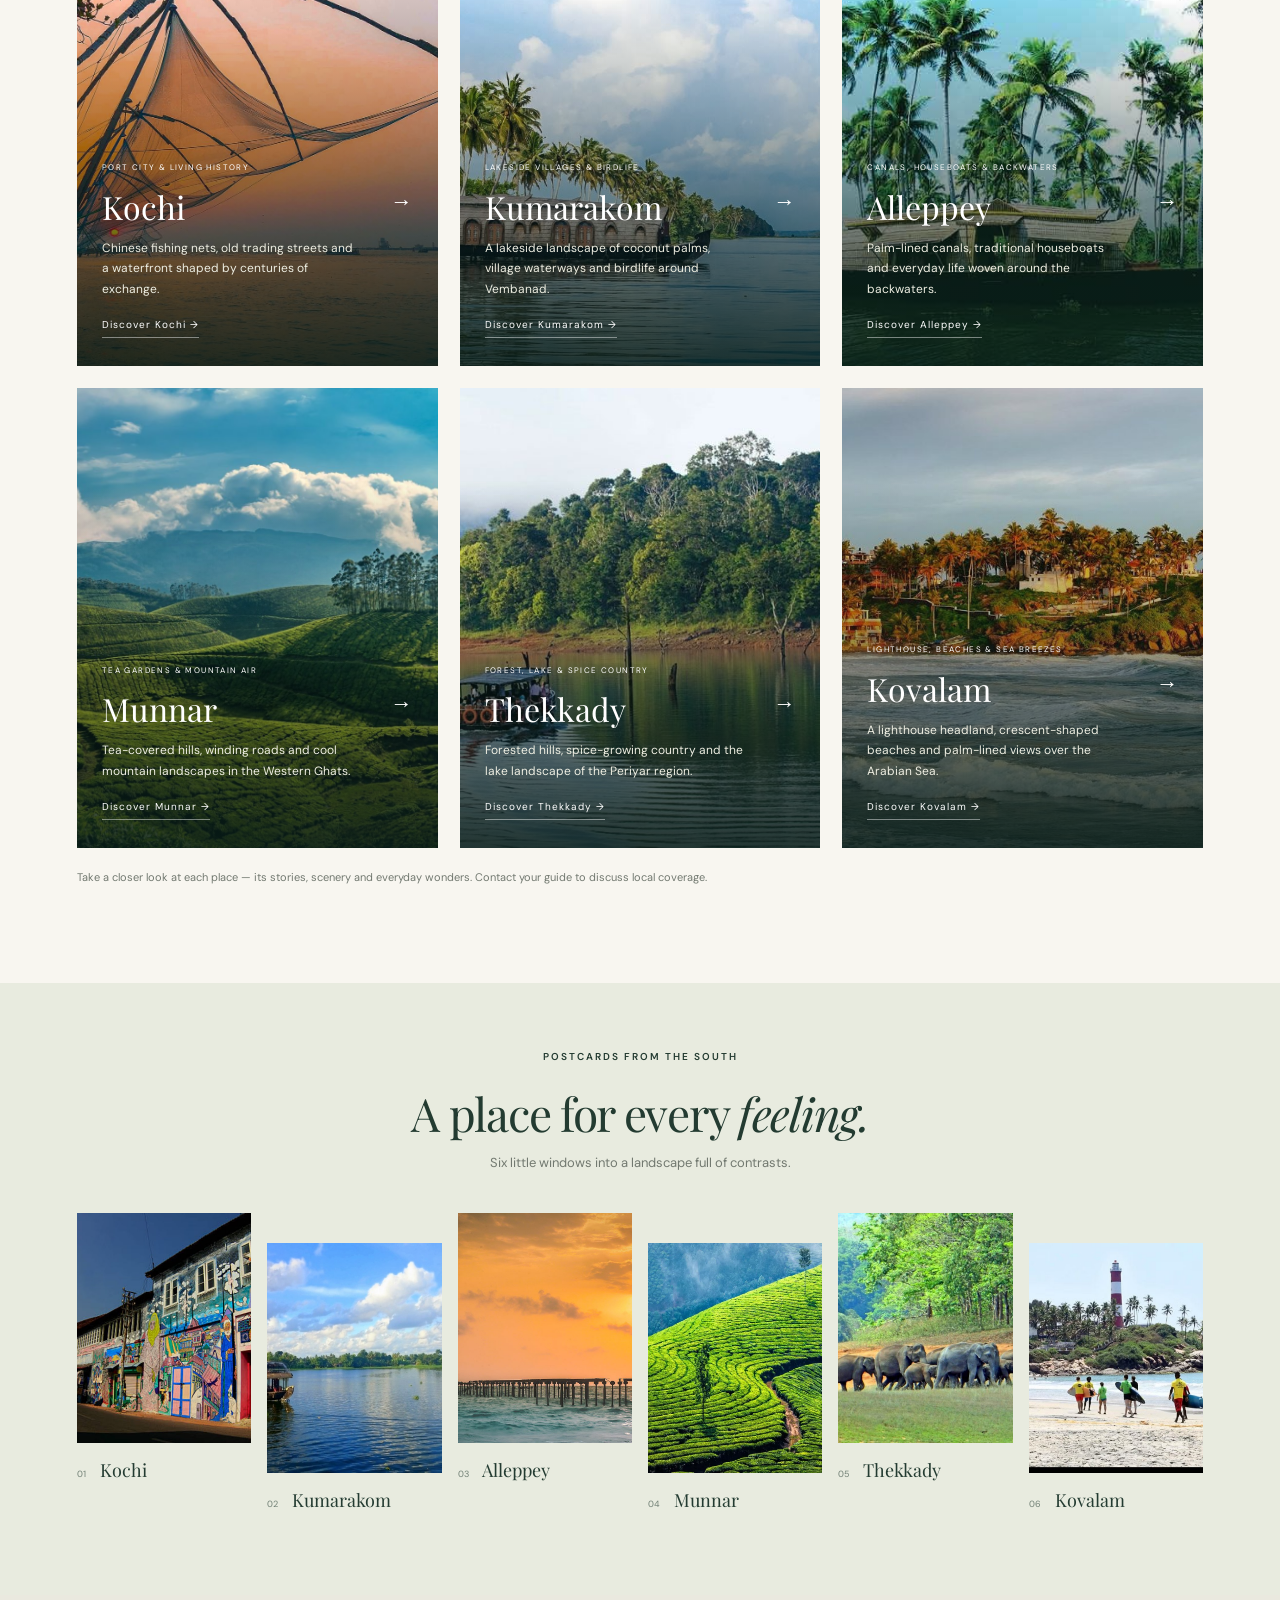
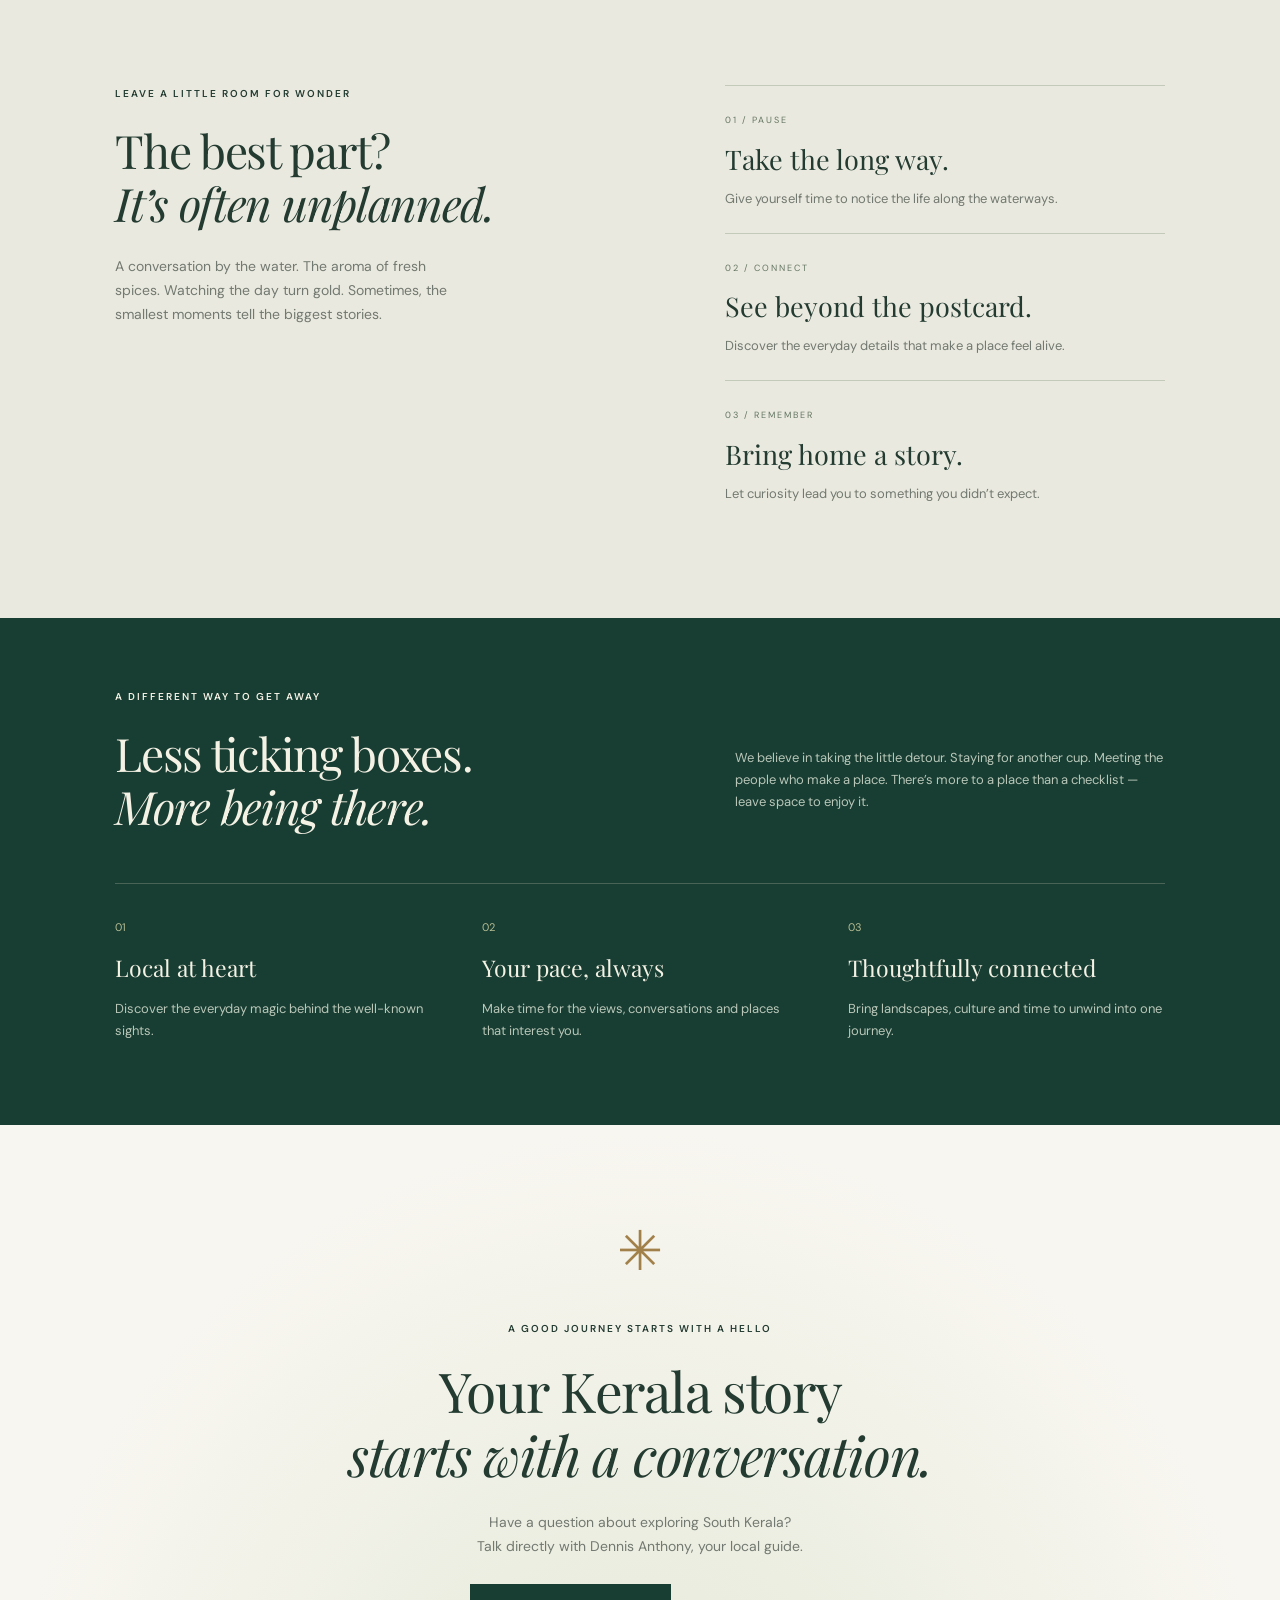
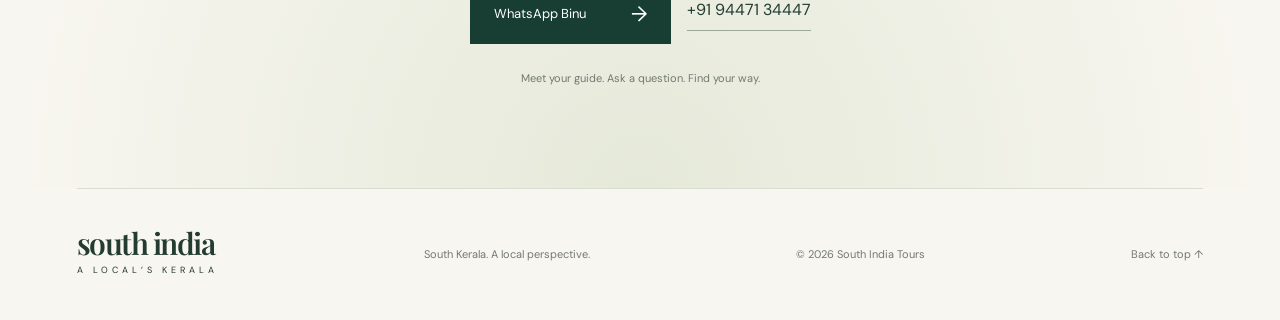
==== commit 97729180: "Use Dennis Anthony as guide name and Binu as local name" ====
--- a/index.html
+++ b/index.html
@@ -2,5 +2,5 @@
 <html lang="en"><head><meta charset="UTF-8"><meta name="viewport" content="width=device-width, initial-scale=1"><meta name="description" content="Discover the backwaters, coast and everyday beauty of South Kerala with a local tour guide."><title>South Kerala, With a Local — South India Tours</title><link rel="stylesheet" href="style.css"></head>
 <body><header><a class="logo" href="#">south india<span>A LOCAL’S KERALA</span></a><nav aria-label="Main navigation"><a href="#destinations">Places to discover</a><a href="about.html">About me</a><a href="about.html#transport">Our transport</a></nav><a class="nav-button" href="#contact">Say hello →</a></header>
 <main><section class="hero"><img src="assets/kerala-backwaters.jpg" alt="A houseboat gliding through the palm-lined backwaters of Kerala"><div class="shade"></div><div class="hero-content"><p class="eyebrow">SOUTH KERALA · THROUGH LOCAL EYES</p><h1>Come for the views.<br><em>Stay for the stories.</em></h1><p>Palm-lined waterways. Salt in the air. A different rhythm.<br>Get to know South Kerala with someone who calls it home.</p><a class="button cream" href="#destinations">Discover my Kerala <span>→</span></a></div><div class="hero-bottom"><span>GOD’S OWN COUNTRY &nbsp; ━━━━━</span><span>ALLEPPEY, KERALA &nbsp; 09.4981° N, 76.3388° E</span><a href="#destinations">SCROLL TO EXPLORE ↓</a></div></section>
-<section class="home-guide" id="about"><figure><img class="" src="assets/guide/guide-in-the-hills.jpg" alt="Binu Dennis in the Kerala hills" width="1200" height="1600" loading="lazy" decoding="async"></figure><div><p class="eyebrow">A FAMILIAR FACE, A PERSONAL CONNECTION</p><h2>Meet the person<br><em>behind the journey.</em></h2><p>I’m Binu Dennis, a local tour guide in South Kerala. Get to know a little about me, see my own photographs and explore the vehicles that can be part of your visit.</p><div class="home-guide-links"><a class="button" href="about.html">A little about me <span>→</span></a><a class="text-link" href="about.html#transport">See our transport →</a></div></div></section><section class="destinations" id="destinations"><div class="section-top"><div><p class="eyebrow">SIX PLACES. SO MANY WAYS TO FEEL KERALA.</p><h2>Find your kind of <em>somewhere.</em></h2></div><span class="muted">From the backwaters to the hills and sea.</span></div><div class="destination-grid"><a class="destination" href="destinations/kochi.html"><img src="assets/destinations/kochi-1.jpg" alt="Chinese fishing nets at sunset on the Kochi waterfront" width="1600" height="1067" loading="lazy" decoding="async"><div><small>PORT CITY &amp; LIVING HISTORY</small><h3>Kochi <span aria-hidden="true">→</span></h3><p>Chinese fishing nets, old trading streets and a waterfront shaped by centuries of exchange.</p><span class="card-link">Discover Kochi <span aria-hidden="true">→</span></span></div></a><a class="destination" href="destinations/kumarakom.html"><img src="assets/destinations/kumarakom-1.jpg" alt="Houseboat and coconut palms along the Kumarakom backwaters" width="1500" height="750" loading="lazy" decoding="async"><div><small>LAKESIDE VILLAGES &amp; BIRDLIFE</small><h3>Kumarakom <span aria-hidden="true">→</span></h3><p>A lakeside landscape of coconut palms, village waterways and birdlife around Vembanad.</p><span class="card-link">Discover Kumarakom <span aria-hidden="true">→</span></span></div></a><a class="destination" href="destinations/alleppey.html"><img src="assets/destinations/alleppey-1.jpg" alt="Houseboats and coconut palms beside the backwaters" width="800" height="504" loading="lazy" decoding="async"><div><small>CANALS, HOUSEBOATS &amp; BACKWATERS</small><h3>Alleppey <span aria-hidden="true">→</span></h3><p>Palm-lined canals, traditional houseboats and everyday life woven around the backwaters.</p><span class="card-link">Discover Alleppey <span aria-hidden="true">→</span></span></div></a><a class="destination" href="destinations/munnar.html"><img src="assets/destinations/munnar-1.jpg" alt="Tea-covered hills beneath a cloud-filled mountain sky" width="1600" height="944" loading="lazy" decoding="async"><div><small>TEA GARDENS &amp; MOUNTAIN AIR</small><h3>Munnar <span aria-hidden="true">→</span></h3><p>Tea-covered hills, winding roads and cool mountain landscapes in the Western Ghats.</p><span class="card-link">Discover Munnar <span aria-hidden="true">→</span></span></div></a><a class="destination" href="destinations/thekkady.html"><img src="assets/destinations/thekkady-1.jpg" alt="Boat on Periyar Lake beside forested hills" width="750" height="550" loading="lazy" decoding="async"><div><small>FOREST, LAKE &amp; SPICE COUNTRY</small><h3>Thekkady <span aria-hidden="true">→</span></h3><p>Forested hills, spice-growing country and the lake landscape of the Periyar region.</p><span class="card-link">Discover Thekkady <span aria-hidden="true">→</span></span></div></a><a class="destination" href="destinations/kovalam.html"><img src="assets/destinations/kovalam-1.jpg" alt="Kovalam’s lighthouse above the curve of the coastline" width="1600" height="613" loading="lazy" decoding="async"><div><small>LIGHTHOUSE, BEACHES &amp; SEA BREEZES</small><h3>Kovalam <span aria-hidden="true">→</span></h3><p>A lighthouse headland, crescent-shaped beaches and palm-lined views over the Arabian Sea.</p><span class="card-link">Discover Kovalam <span aria-hidden="true">→</span></span></div></a></div><p class="destination-note">Take a closer look at each place — its stories, scenery and everyday wonders. Contact your guide to discuss local coverage.</p></section><section class="photo-journal" aria-labelledby="journal-title"><div class="journal-heading"><p class="eyebrow">POSTCARDS FROM THE SOUTH</p><h2 id="journal-title">A place for every <em>feeling.</em></h2><p>Six little windows into a landscape full of contrasts.</p></div><div class="journal-grid"><a href="destinations/kochi.html"><figure><img src="assets/destinations/kochi-3.jpg" alt="Colourful street art and heritage buildings in Fort Kochi" width="1600" height="900" loading="lazy" decoding="async"><figcaption><span>01</span> Kochi</figcaption></figure></a><a href="destinations/kumarakom.html"><figure><img src="assets/destinations/kumarakom-3.jpg" alt="A boat crossing the broad waters of Vembanad Lake" width="1200" height="648" loading="lazy" decoding="async"><figcaption><span>02</span> Kumarakom</figcaption></figure></a><a href="destinations/alleppey.html"><figure><img src="assets/destinations/alleppey-3.jpg" alt="Alappuzha’s historic pier silhouetted at sunset" width="1200" height="750" loading="lazy" decoding="async"><figcaption><span>03</span> Alleppey</figcaption></figure></a><a href="destinations/munnar.html"><figure><img src="assets/destinations/munnar-3.jpg" alt="Curving rows of tea following the slopes" width="1200" height="900" loading="lazy" decoding="async"><figcaption><span>04</span> Munnar</figcaption></figure></a><a href="destinations/thekkady.html"><figure><img src="assets/destinations/thekkady-3.jpg" alt="Elephants near the forest edge in the Periyar region" width="1200" height="900" loading="lazy" decoding="async"><figcaption><span>05</span> Thekkady</figcaption></figure></a><a href="destinations/kovalam.html"><figure><img src="assets/destinations/kovalam-3.jpg" alt="Beachgoers along the water with the lighthouse in the distance" width="1200" height="800" loading="lazy" decoding="async"><figcaption><span>06</span> Kovalam</figcaption></figure></a></div></section><section class="moments" id="moments"><div class="moment-heading"><p class="eyebrow">LEAVE A LITTLE ROOM FOR WONDER</p><h2>The best part?<br><em>It’s often unplanned.</em></h2><p>A conversation by the water. The aroma of fresh spices. Watching the day turn gold. Sometimes, the smallest moments tell the biggest stories.</p></div><div class="moment-notes"><article><span>01 / PAUSE</span><h3>Take the long way.</h3><p>Give yourself time to notice the life along the waterways.</p></article><article><span>02 / CONNECT</span><h3>See beyond the postcard.</h3><p>Discover the everyday details that make a place feel alive.</p></article><article><span>03 / REMEMBER</span><h3>Bring home a story.</h3><p>Let curiosity lead you to something you didn’t expect.</p></article></div></section><section class="values"><p class="eyebrow">A DIFFERENT WAY TO GET AWAY</p><div><h2>Less ticking boxes.<br><em>More being there.</em></h2><p>We believe in taking the little detour. Staying for another cup. Meeting the people who make a place. There’s more to a place than a checklist — leave space to enjoy it.</p></div><div class="value-grid"><article><span>01</span><h3>Local at heart</h3><p>Discover the everyday magic behind the well-known sights.</p></article><article><span>02</span><h3>Your pace, always</h3><p>Make time for the views, conversations and places that interest you.</p></article><article><span>03</span><h3>Thoughtfully connected</h3><p>Bring landscapes, culture and time to unwind into one journey.</p></article></div></section>
-<section class="contact-section" id="contact"><div class="contact-mark" aria-hidden="true">✳</div><p class="eyebrow">A GOOD JOURNEY STARTS WITH A HELLO</p><h2>Your Kerala story<br><em>starts with a conversation.</em></h2><p>Have a question about exploring South Kerala?<br>Talk directly with Binu Dennis, your local guide.</p><div class="contact-actions"><a class="button" href="https://wa.me/919447134447" target="_blank" rel="noopener noreferrer">WhatsApp Binu <span>→</span></a><a class="text-link" href="tel:+919447134447">+91 94471 34447</a></div><p class="contact-footnote">Meet your guide. Ask a question. Find your way.</p></section></main><footer><a class="logo" href="#">south india<span>A LOCAL’S KERALA</span></a><p>South Kerala. A local perspective.</p><span>© <span id="year"></span> South India Tours</span><a href="#">Back to top ↑</a></footer><script src="app.js"></script></body></html>
+<section class="home-guide" id="about"><figure><img class="" src="assets/guide/guide-in-the-hills.jpg" alt="Dennis Anthony in the Kerala hills" width="1200" height="1600" loading="lazy" decoding="async"></figure><div><p class="eyebrow">A FAMILIAR FACE, A PERSONAL CONNECTION</p><h2>Meet the person<br><em>behind the journey.</em></h2><p>I’m Dennis Anthony, known locally as Binu, a local tour guide in South Kerala. Get to know a little about me, see my own photographs and explore the vehicles that can be part of your visit.</p><div class="home-guide-links"><a class="button" href="about.html">A little about me <span>→</span></a><a class="text-link" href="about.html#transport">See our transport →</a></div></div></section><section class="destinations" id="destinations"><div class="section-top"><div><p class="eyebrow">SIX PLACES. SO MANY WAYS TO FEEL KERALA.</p><h2>Find your kind of <em>somewhere.</em></h2></div><span class="muted">From the backwaters to the hills and sea.</span></div><div class="destination-grid"><a class="destination" href="destinations/kochi.html"><img src="assets/destinations/kochi-1.jpg" alt="Chinese fishing nets at sunset on the Kochi waterfront" width="1600" height="1067" loading="lazy" decoding="async"><div><small>PORT CITY &amp; LIVING HISTORY</small><h3>Kochi <span aria-hidden="true">→</span></h3><p>Chinese fishing nets, old trading streets and a waterfront shaped by centuries of exchange.</p><span class="card-link">Discover Kochi <span aria-hidden="true">→</span></span></div></a><a class="destination" href="destinations/kumarakom.html"><img src="assets/destinations/kumarakom-1.jpg" alt="Houseboat and coconut palms along the Kumarakom backwaters" width="1500" height="750" loading="lazy" decoding="async"><div><small>LAKESIDE VILLAGES &amp; BIRDLIFE</small><h3>Kumarakom <span aria-hidden="true">→</span></h3><p>A lakeside landscape of coconut palms, village waterways and birdlife around Vembanad.</p><span class="card-link">Discover Kumarakom <span aria-hidden="true">→</span></span></div></a><a class="destination" href="destinations/alleppey.html"><img src="assets/destinations/alleppey-1.jpg" alt="Houseboats and coconut palms beside the backwaters" width="800" height="504" loading="lazy" decoding="async"><div><small>CANALS, HOUSEBOATS &amp; BACKWATERS</small><h3>Alleppey <span aria-hidden="true">→</span></h3><p>Palm-lined canals, traditional houseboats and everyday life woven around the backwaters.</p><span class="card-link">Discover Alleppey <span aria-hidden="true">→</span></span></div></a><a class="destination" href="destinations/munnar.html"><img src="assets/destinations/munnar-1.jpg" alt="Tea-covered hills beneath a cloud-filled mountain sky" width="1600" height="944" loading="lazy" decoding="async"><div><small>TEA GARDENS &amp; MOUNTAIN AIR</small><h3>Munnar <span aria-hidden="true">→</span></h3><p>Tea-covered hills, winding roads and cool mountain landscapes in the Western Ghats.</p><span class="card-link">Discover Munnar <span aria-hidden="true">→</span></span></div></a><a class="destination" href="destinations/thekkady.html"><img src="assets/destinations/thekkady-1.jpg" alt="Boat on Periyar Lake beside forested hills" width="750" height="550" loading="lazy" decoding="async"><div><small>FOREST, LAKE &amp; SPICE COUNTRY</small><h3>Thekkady <span aria-hidden="true">→</span></h3><p>Forested hills, spice-growing country and the lake landscape of the Periyar region.</p><span class="card-link">Discover Thekkady <span aria-hidden="true">→</span></span></div></a><a class="destination" href="destinations/kovalam.html"><img src="assets/destinations/kovalam-1.jpg" alt="Kovalam’s lighthouse above the curve of the coastline" width="1600" height="613" loading="lazy" decoding="async"><div><small>LIGHTHOUSE, BEACHES &amp; SEA BREEZES</small><h3>Kovalam <span aria-hidden="true">→</span></h3><p>A lighthouse headland, crescent-shaped beaches and palm-lined views over the Arabian Sea.</p><span class="card-link">Discover Kovalam <span aria-hidden="true">→</span></span></div></a></div><p class="destination-note">Take a closer look at each place — its stories, scenery and everyday wonders. Contact your guide to discuss local coverage.</p></section><section class="photo-journal" aria-labelledby="journal-title"><div class="journal-heading"><p class="eyebrow">POSTCARDS FROM THE SOUTH</p><h2 id="journal-title">A place for every <em>feeling.</em></h2><p>Six little windows into a landscape full of contrasts.</p></div><div class="journal-grid"><a href="destinations/kochi.html"><figure><img src="assets/destinations/kochi-3.jpg" alt="Colourful street art and heritage buildings in Fort Kochi" width="1600" height="900" loading="lazy" decoding="async"><figcaption><span>01</span> Kochi</figcaption></figure></a><a href="destinations/kumarakom.html"><figure><img src="assets/destinations/kumarakom-3.jpg" alt="A boat crossing the broad waters of Vembanad Lake" width="1200" height="648" loading="lazy" decoding="async"><figcaption><span>02</span> Kumarakom</figcaption></figure></a><a href="destinations/alleppey.html"><figure><img src="assets/destinations/alleppey-3.jpg" alt="Alappuzha’s historic pier silhouetted at sunset" width="1200" height="750" loading="lazy" decoding="async"><figcaption><span>03</span> Alleppey</figcaption></figure></a><a href="destinations/munnar.html"><figure><img src="assets/destinations/munnar-3.jpg" alt="Curving rows of tea following the slopes" width="1200" height="900" loading="lazy" decoding="async"><figcaption><span>04</span> Munnar</figcaption></figure></a><a href="destinations/thekkady.html"><figure><img src="assets/destinations/thekkady-3.jpg" alt="Elephants near the forest edge in the Periyar region" width="1200" height="900" loading="lazy" decoding="async"><figcaption><span>05</span> Thekkady</figcaption></figure></a><a href="destinations/kovalam.html"><figure><img src="assets/destinations/kovalam-3.jpg" alt="Beachgoers along the water with the lighthouse in the distance" width="1200" height="800" loading="lazy" decoding="async"><figcaption><span>06</span> Kovalam</figcaption></figure></a></div></section><section class="moments" id="moments"><div class="moment-heading"><p class="eyebrow">LEAVE A LITTLE ROOM FOR WONDER</p><h2>The best part?<br><em>It’s often unplanned.</em></h2><p>A conversation by the water. The aroma of fresh spices. Watching the day turn gold. Sometimes, the smallest moments tell the biggest stories.</p></div><div class="moment-notes"><article><span>01 / PAUSE</span><h3>Take the long way.</h3><p>Give yourself time to notice the life along the waterways.</p></article><article><span>02 / CONNECT</span><h3>See beyond the postcard.</h3><p>Discover the everyday details that make a place feel alive.</p></article><article><span>03 / REMEMBER</span><h3>Bring home a story.</h3><p>Let curiosity lead you to something you didn’t expect.</p></article></div></section><section class="values"><p class="eyebrow">A DIFFERENT WAY TO GET AWAY</p><div><h2>Less ticking boxes.<br><em>More being there.</em></h2><p>We believe in taking the little detour. Staying for another cup. Meeting the people who make a place. There’s more to a place than a checklist — leave space to enjoy it.</p></div><div class="value-grid"><article><span>01</span><h3>Local at heart</h3><p>Discover the everyday magic behind the well-known sights.</p></article><article><span>02</span><h3>Your pace, always</h3><p>Make time for the views, conversations and places that interest you.</p></article><article><span>03</span><h3>Thoughtfully connected</h3><p>Bring landscapes, culture and time to unwind into one journey.</p></article></div></section>
+<section class="contact-section" id="contact"><div class="contact-mark" aria-hidden="true">✳</div><p class="eyebrow">A GOOD JOURNEY STARTS WITH A HELLO</p><h2>Your Kerala story<br><em>starts with a conversation.</em></h2><p>Have a question about exploring South Kerala?<br>Talk directly with Dennis Anthony, your local guide.</p><div class="contact-actions"><a class="button" href="https://wa.me/919447134447" target="_blank" rel="noopener noreferrer">WhatsApp Binu <span>→</span></a><a class="text-link" href="tel:+919447134447">+91 94471 34447</a></div><p class="contact-footnote">Meet your guide. Ask a question. Find your way.</p></section></main><footer><a class="logo" href="#">south india<span>A LOCAL’S KERALA</span></a><p>South Kerala. A local perspective.</p><span>© <span id="year"></span> South India Tours</span><a href="#">Back to top ↑</a></footer><script src="app.js"></script></body></html>
--- a/style.css
+++ b/style.css
@@ -10,3 +10,5 @@
 /* Binu's story and transport */
 .about-hero{display:grid;grid-template-columns:1.05fr 1fr;margin:0 20px;background:#eaece1;min-height:690px}.about-hero-copy{padding:75px 11% 30px;display:flex;flex-direction:column;align-items:flex-start}.about-hero h1{font-size:75px;line-height:1.12;margin:24px 0 20px;letter-spacing:-2.5px}.about-hero h1 em{color:#66795f}.about-hero-copy>p:not(.eyebrow){font-size:14px;color:var(--muted);margin:0 0 28px}.about-hero-note{margin-top:auto;padding-top:40px;width:100%;display:flex;flex-wrap:wrap;justify-content:space-between;gap:15px;font-size:8px;letter-spacing:1.4px;color:#66735f}.about-hero-photo{margin:0;position:relative;min-height:690px;overflow:hidden}.about-hero-photo>img{height:100%;width:100%;object-fit:cover;object-position:center 60%;display:block;position:absolute;inset:0}.about-hero-photo figcaption{position:absolute;bottom:0;left:0;right:0;background:linear-gradient(transparent,#102e25c9);color:white;padding:50px 30px 25px;font-size:11px}.guide-story{padding:100px 9%;display:grid;grid-template-columns:1fr 1.15fr;gap:10%;align-items:center}.guide-story figure{margin:0}.guide-story img{display:block;width:100%;height:540px;object-fit:cover;object-position:50% 65%}.guide-story figcaption{color:var(--muted);font-size:10px;margin-top:12px}.guide-story>div>p:not(.eyebrow){font-size:14px;color:var(--muted)}.guide-story .story-lead{font:22px/1.6 'Playfair Display',Georgia,serif!important;color:var(--green)!important;margin-top:25px}.guide-story .text-link{margin-top:12px}.guide-principles{padding:70px 9%;background:var(--green);color:var(--paper)}.guide-principles .value-grid{margin-top:35px}.guide-principles .value-grid p{color:#c3cebd;font-size:13px}.personal-journal{padding:80px 6%}.personal-photo-grid{display:grid;grid-template-columns:repeat(4,minmax(0,1fr));gap:20px}.personal-photo-grid figure{margin:0}.personal-photo-grid figure:nth-child(even){padding-top:40px}.personal-photo-grid img{width:100%;height:380px;object-fit:cover;display:block}.personal-photo-grid figcaption{font-size:10px;color:var(--muted);margin-top:12px;line-height:1.7}.transport-intro{padding:75px 9%;display:grid;grid-template-columns:1fr 1fr;gap:12%;background:#eaece1}.transport-intro>div>p:not(.eyebrow){font-size:14px;color:var(--muted);margin:0 0 17px}.transport-collection{padding:0 9%}.vehicle-story{padding:75px 0;border-bottom:1px solid #cbd3c0;scroll-margin-top:40px}.vehicle-main{display:grid;grid-template-columns:1.25fr 1fr;gap:7%;align-items:center}.vehicle-main figure{margin:0}.vehicle-main img{height:370px;width:100%;object-fit:cover;display:block}.vehicle-story figcaption{font-size:10px;color:var(--muted);margin-top:10px}.vehicle-number{font:italic 50px/1 'Playfair Display',Georgia,serif;color:#a7b198;display:block;margin-bottom:20px}.vehicle-copy>.eyebrow{font-size:9px;margin-bottom:12px}.vehicle-copy h3{font-size:36px;margin:0 0 22px}.vehicle-copy>p:not(.eyebrow){font-size:13px;color:var(--muted)}.vehicle-copy .text-link{margin-top:10px}.vehicle-gallery{display:flex;gap:20px;overflow-x:auto;padding:30px 0 12px;scroll-snap-type:x proximity}.vehicle-gallery figure{margin:0;flex:1 0 230px;min-width:0;scroll-snap-align:start}.vehicle-gallery img{width:100%;height:200px;object-fit:cover;display:block}.about-contact{padding:85px 9%;display:grid;grid-template-columns:1fr 1fr;gap:12%;align-items:center;background:#e9ecdf}.about-contact>div>p:not(.eyebrow){font-size:14px;color:var(--muted);margin-top:24px}.guide-contact-card{border:1px solid #c4ceb8;background:var(--paper);padding:35px}.guide-contact-card h3{font-size:32px;margin:0}.guide-contact-card .contact-phone{font-size:24px;display:block;margin:18px 0;color:var(--green);font-family:'Playfair Display',Georgia,serif}.guide-contact-card .button{width:100%;margin-top:8px}.contact-label{display:block;font-size:9px;letter-spacing:1.5px;color:var(--muted);margin-top:24px}.about-discover{padding:75px 7%;text-align:center}.about-discover .button{margin-top:30px}.home-guide{padding:85px 9%;display:grid;grid-template-columns:.8fr 1.2fr;gap:10%;align-items:center}.home-guide figure{margin:0}.home-guide img{width:100%;height:430px;object-fit:cover;object-position:center 64%;display:block}.home-guide>div>p:not(.eyebrow){font-size:14px;color:var(--muted);max-width:500px;margin-top:26px}.home-guide-links{display:flex;align-items:center;gap:25px;flex-wrap:wrap;margin-top:28px}.contact-actions{display:flex;gap:16px;justify-content:center;align-items:center;flex-wrap:wrap;margin-top:25px}.contact-actions .text-link{font-size:16px}.guide-signature{font:italic 31px 'Playfair Display',Georgia,serif;color:#758463;margin-top:28px}.about-page .photo-dialog>img{max-height:72vh}nav a[aria-current="page"]{border-bottom:1px solid #8d9c80;padding-bottom:5px}@media(max-width:1100px){.about-hero h1{font-size:60px}.about-hero-copy{padding:65px 9% 30px}.about-hero,.about-hero-photo{min-height:650px}.personal-photo-grid{grid-template-columns:repeat(2,minmax(0,1fr))}.personal-photo-grid figure:nth-child(even){padding-top:0}.vehicle-main{gap:5%}.vehicle-copy h3{font-size:30px}}@media(max-width:800px){.about-hero{grid-template-columns:1fr;margin:0 10px}.about-hero-copy{padding:50px 7% 35px}.about-hero h1{font-size:60px}.about-hero-photo{min-height:560px}.about-hero-note{margin-top:5px;padding-top:25px}.guide-story{padding:60px 7%;grid-template-columns:1fr;gap:35px}.guide-story img{height:470px}.guide-principles{padding:55px 7%}.personal-journal{padding:55px 7%}.personal-photo-grid{gap:20px 15px}.personal-photo-grid img{height:300px}.transport-intro{grid-template-columns:1fr;gap:28px;padding:55px 7%}.transport-collection{padding:0 7%}.vehicle-story{padding:50px 0}.vehicle-main{grid-template-columns:1fr;gap:30px}.vehicle-main img{height:auto;max-height:420px;object-fit:contain}.vehicle-copy{max-width:600px}.vehicle-number{font-size:40px}.vehicle-gallery figure{flex:0 0 75%}.vehicle-gallery img{height:240px}.about-contact{grid-template-columns:1fr;gap:30px;padding:55px 7%}.guide-contact-card{padding:28px}.home-guide{grid-template-columns:1fr;gap:30px;padding:55px 7%}.home-guide img{height:450px}.home-guide-links{gap:20px}}@media(max-width:480px){.about-hero h1{font-size:52px}.about-hero-photo{min-height:470px}.about-hero .eyebrow{font-size:8px}.personal-photo-grid img{height:255px}.guide-story img{height:450px}.vehicle-gallery figure{flex-basis:85%}.vehicle-gallery img{height:210px}.vehicle-copy h3{font-size:30px}.about-contact h2{font-size:38px}.home-guide img{height:420px}.home-guide h2{font-size:34px}}
 @media(max-width:800px){header nav a:last-child{display:inline}}@media(max-width:480px){header{height:auto;min-height:105px;flex-wrap:wrap;gap:14px 10px;padding:16px 6% 12px}header nav{display:flex;order:3;width:100%;justify-content:space-between;gap:12px;font-size:10px;line-height:1.5}header .nav-button{margin-left:auto}}
+
+.local-name{display:block;font:12px/1.7 "DM Sans",sans-serif;color:var(--muted);margin-top:9px}
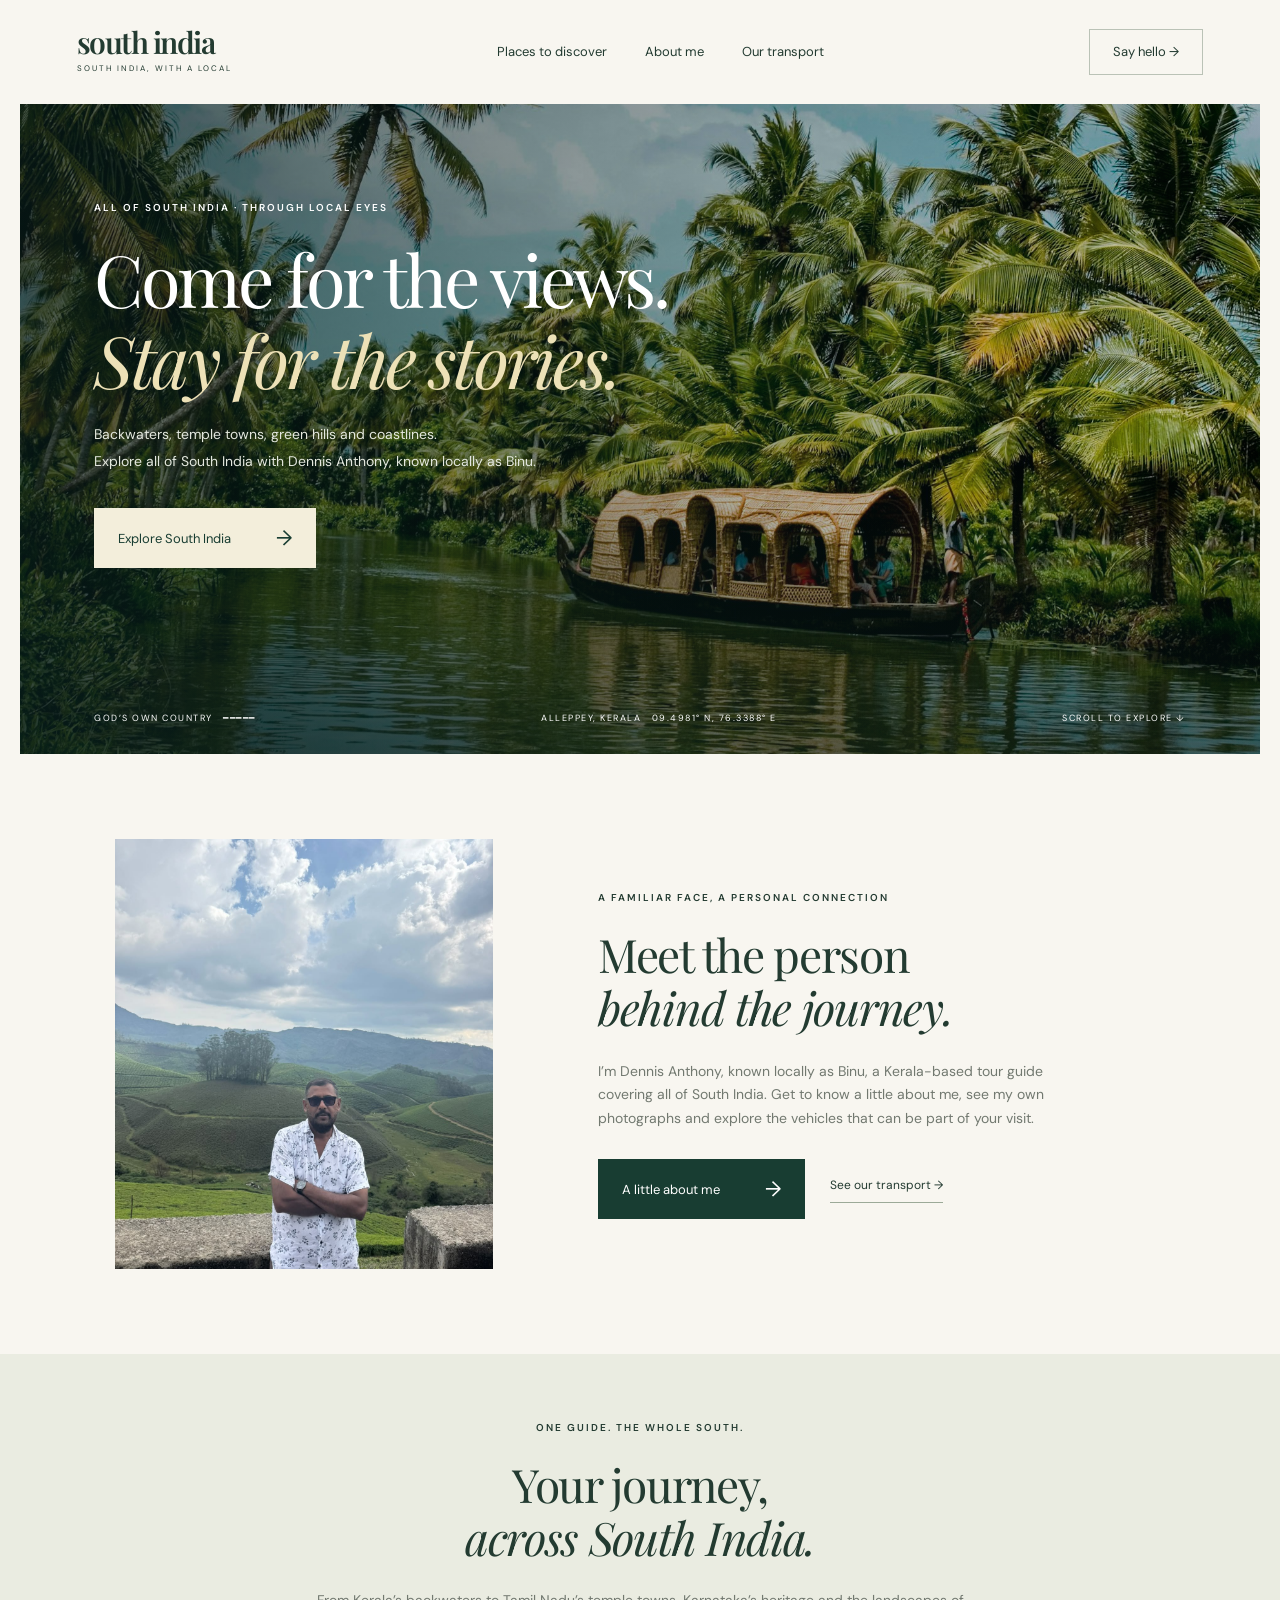
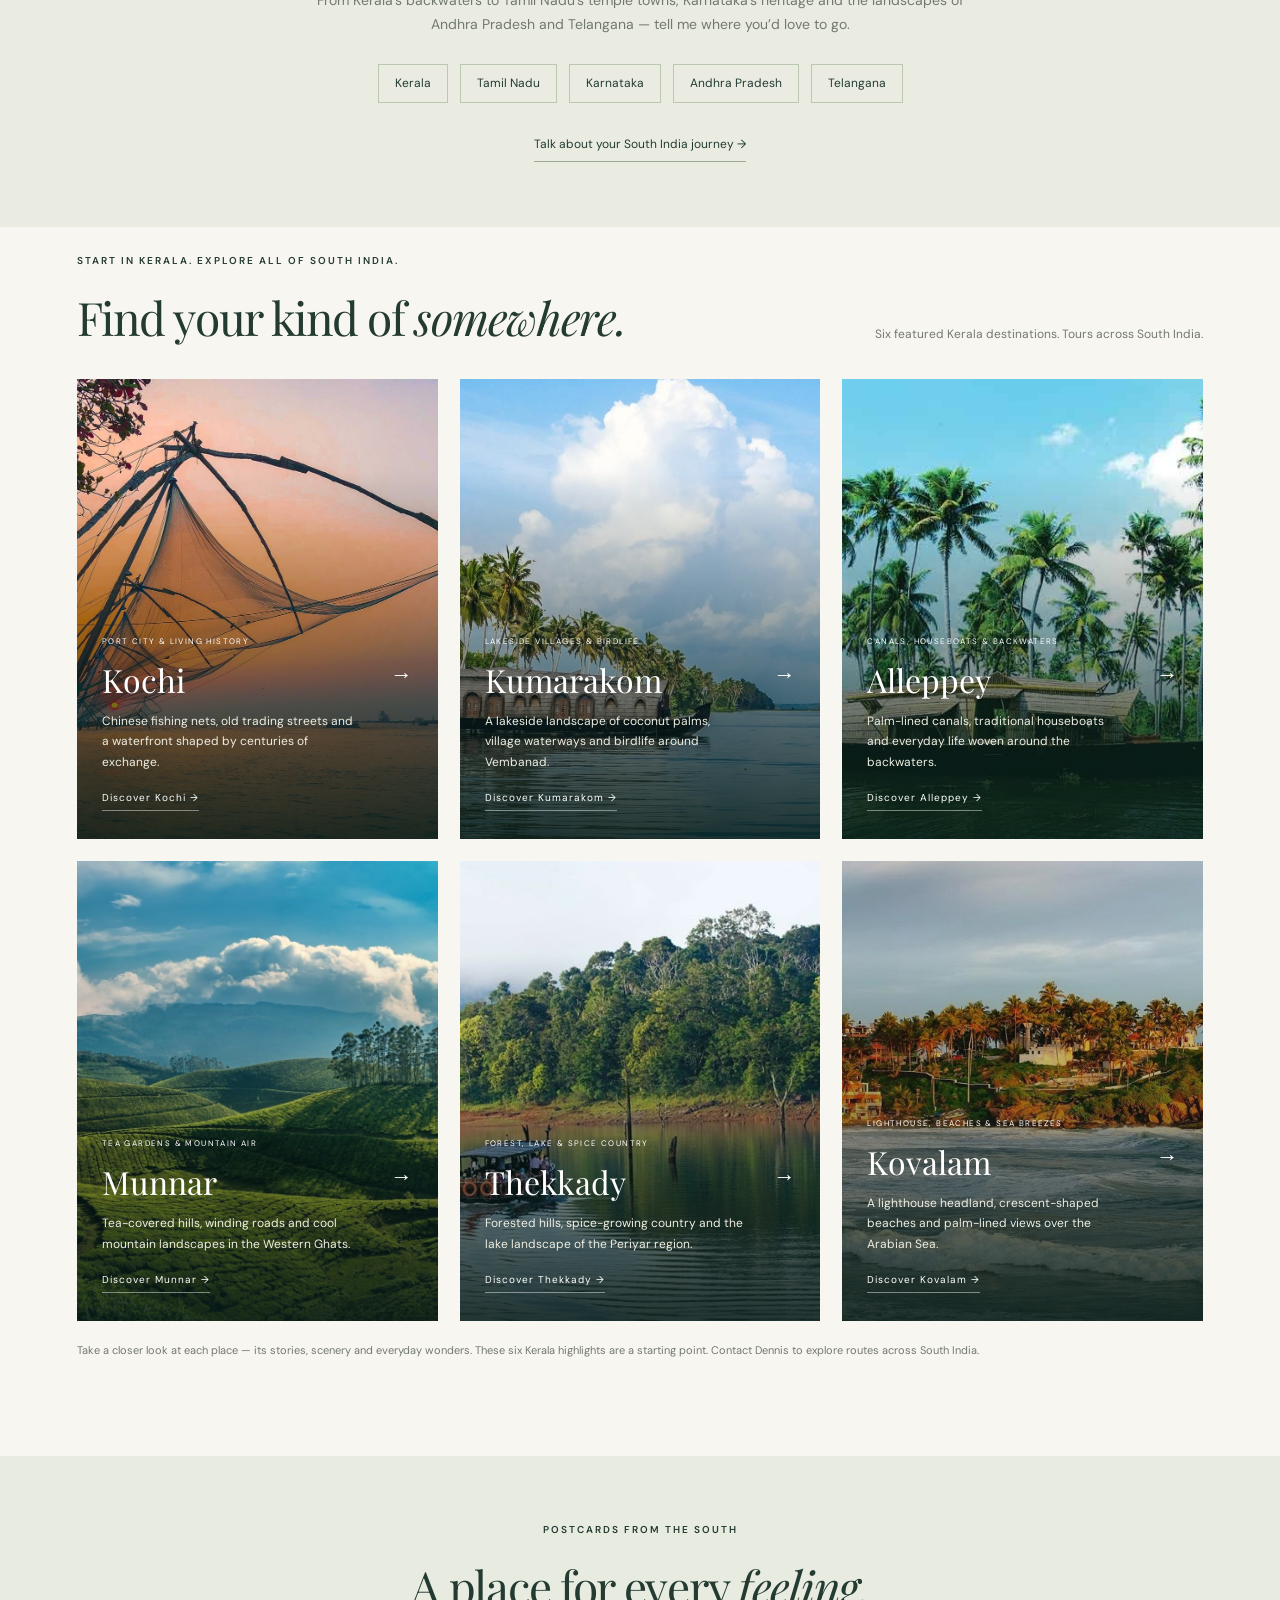
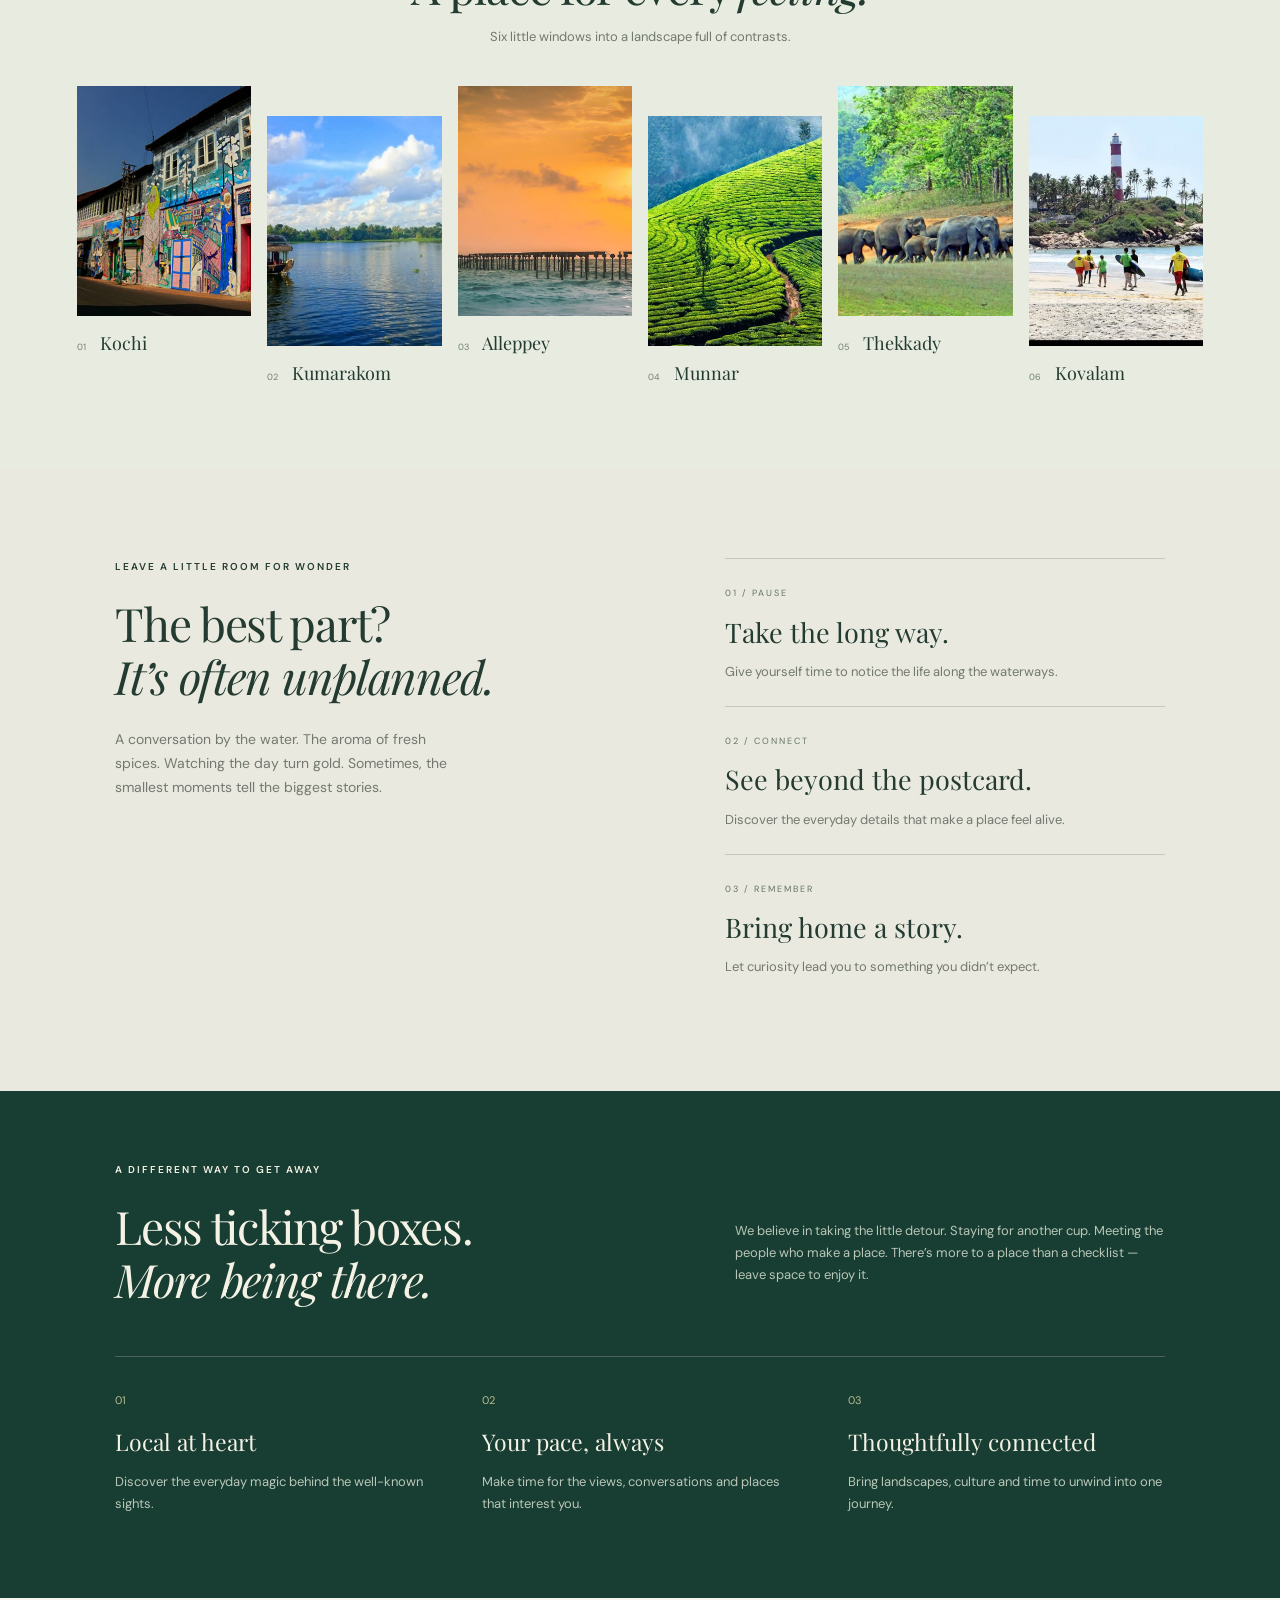
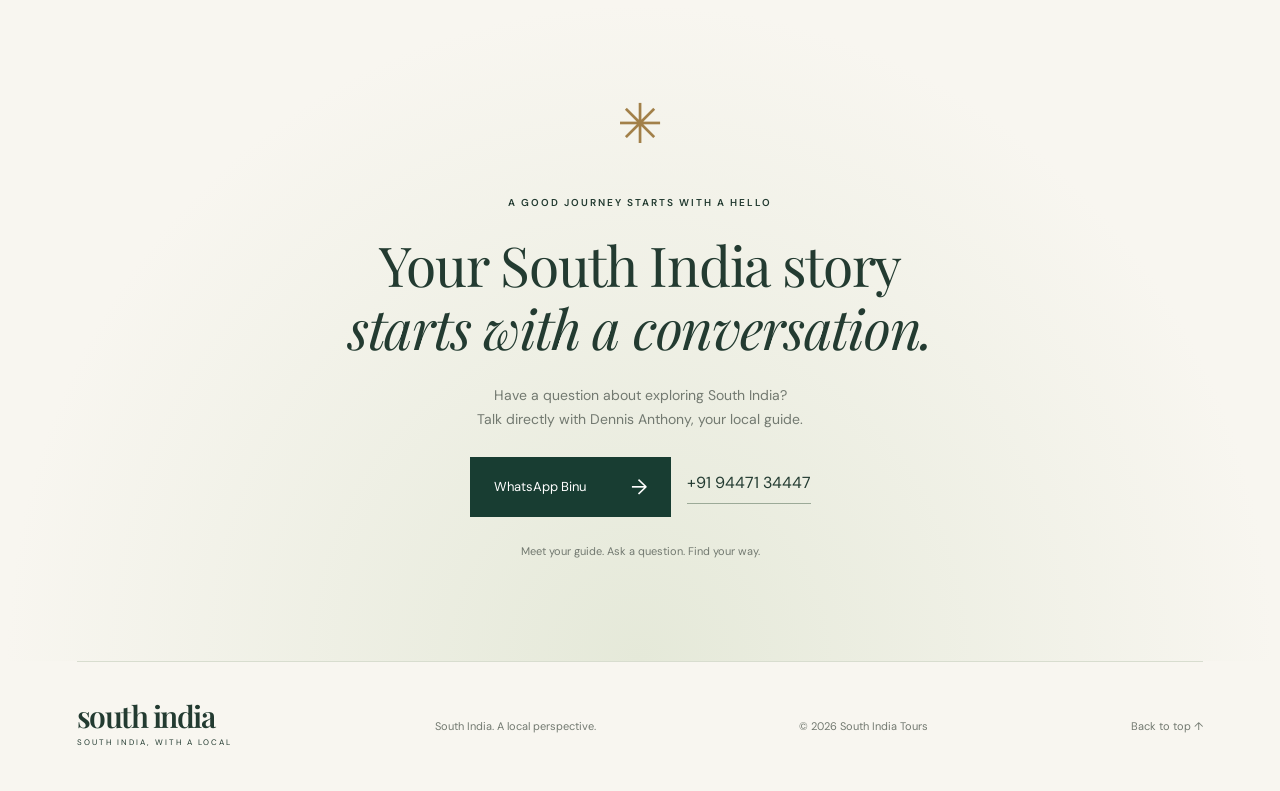
==== commit b34ff897: "Promote guided tours across all of South India" ====
--- a/index.html
+++ b/index.html
@@ -1,6 +1,6 @@
 <!doctype html>
-<html lang="en"><head><meta charset="UTF-8"><meta name="viewport" content="width=device-width, initial-scale=1"><meta name="description" content="Discover the backwaters, coast and everyday beauty of South Kerala with a local tour guide."><title>South Kerala, With a Local — South India Tours</title><link rel="stylesheet" href="style.css"></head>
-<body><header><a class="logo" href="#">south india<span>A LOCAL’S KERALA</span></a><nav aria-label="Main navigation"><a href="#destinations">Places to discover</a><a href="about.html">About me</a><a href="about.html#transport">Our transport</a></nav><a class="nav-button" href="#contact">Say hello →</a></header>
-<main><section class="hero"><img src="assets/kerala-backwaters.jpg" alt="A houseboat gliding through the palm-lined backwaters of Kerala"><div class="shade"></div><div class="hero-content"><p class="eyebrow">SOUTH KERALA · THROUGH LOCAL EYES</p><h1>Come for the views.<br><em>Stay for the stories.</em></h1><p>Palm-lined waterways. Salt in the air. A different rhythm.<br>Get to know South Kerala with someone who calls it home.</p><a class="button cream" href="#destinations">Discover my Kerala <span>→</span></a></div><div class="hero-bottom"><span>GOD’S OWN COUNTRY &nbsp; ━━━━━</span><span>ALLEPPEY, KERALA &nbsp; 09.4981° N, 76.3388° E</span><a href="#destinations">SCROLL TO EXPLORE ↓</a></div></section>
-<section class="home-guide" id="about"><figure><img class="" src="assets/guide/guide-in-the-hills.jpg" alt="Dennis Anthony in the Kerala hills" width="1200" height="1600" loading="lazy" decoding="async"></figure><div><p class="eyebrow">A FAMILIAR FACE, A PERSONAL CONNECTION</p><h2>Meet the person<br><em>behind the journey.</em></h2><p>I’m Dennis Anthony, known locally as Binu, a local tour guide in South Kerala. Get to know a little about me, see my own photographs and explore the vehicles that can be part of your visit.</p><div class="home-guide-links"><a class="button" href="about.html">A little about me <span>→</span></a><a class="text-link" href="about.html#transport">See our transport →</a></div></div></section><section class="destinations" id="destinations"><div class="section-top"><div><p class="eyebrow">SIX PLACES. SO MANY WAYS TO FEEL KERALA.</p><h2>Find your kind of <em>somewhere.</em></h2></div><span class="muted">From the backwaters to the hills and sea.</span></div><div class="destination-grid"><a class="destination" href="destinations/kochi.html"><img src="assets/destinations/kochi-1.jpg" alt="Chinese fishing nets at sunset on the Kochi waterfront" width="1600" height="1067" loading="lazy" decoding="async"><div><small>PORT CITY &amp; LIVING HISTORY</small><h3>Kochi <span aria-hidden="true">→</span></h3><p>Chinese fishing nets, old trading streets and a waterfront shaped by centuries of exchange.</p><span class="card-link">Discover Kochi <span aria-hidden="true">→</span></span></div></a><a class="destination" href="destinations/kumarakom.html"><img src="assets/destinations/kumarakom-1.jpg" alt="Houseboat and coconut palms along the Kumarakom backwaters" width="1500" height="750" loading="lazy" decoding="async"><div><small>LAKESIDE VILLAGES &amp; BIRDLIFE</small><h3>Kumarakom <span aria-hidden="true">→</span></h3><p>A lakeside landscape of coconut palms, village waterways and birdlife around Vembanad.</p><span class="card-link">Discover Kumarakom <span aria-hidden="true">→</span></span></div></a><a class="destination" href="destinations/alleppey.html"><img src="assets/destinations/alleppey-1.jpg" alt="Houseboats and coconut palms beside the backwaters" width="800" height="504" loading="lazy" decoding="async"><div><small>CANALS, HOUSEBOATS &amp; BACKWATERS</small><h3>Alleppey <span aria-hidden="true">→</span></h3><p>Palm-lined canals, traditional houseboats and everyday life woven around the backwaters.</p><span class="card-link">Discover Alleppey <span aria-hidden="true">→</span></span></div></a><a class="destination" href="destinations/munnar.html"><img src="assets/destinations/munnar-1.jpg" alt="Tea-covered hills beneath a cloud-filled mountain sky" width="1600" height="944" loading="lazy" decoding="async"><div><small>TEA GARDENS &amp; MOUNTAIN AIR</small><h3>Munnar <span aria-hidden="true">→</span></h3><p>Tea-covered hills, winding roads and cool mountain landscapes in the Western Ghats.</p><span class="card-link">Discover Munnar <span aria-hidden="true">→</span></span></div></a><a class="destination" href="destinations/thekkady.html"><img src="assets/destinations/thekkady-1.jpg" alt="Boat on Periyar Lake beside forested hills" width="750" height="550" loading="lazy" decoding="async"><div><small>FOREST, LAKE &amp; SPICE COUNTRY</small><h3>Thekkady <span aria-hidden="true">→</span></h3><p>Forested hills, spice-growing country and the lake landscape of the Periyar region.</p><span class="card-link">Discover Thekkady <span aria-hidden="true">→</span></span></div></a><a class="destination" href="destinations/kovalam.html"><img src="assets/destinations/kovalam-1.jpg" alt="Kovalam’s lighthouse above the curve of the coastline" width="1600" height="613" loading="lazy" decoding="async"><div><small>LIGHTHOUSE, BEACHES &amp; SEA BREEZES</small><h3>Kovalam <span aria-hidden="true">→</span></h3><p>A lighthouse headland, crescent-shaped beaches and palm-lined views over the Arabian Sea.</p><span class="card-link">Discover Kovalam <span aria-hidden="true">→</span></span></div></a></div><p class="destination-note">Take a closer look at each place — its stories, scenery and everyday wonders. Contact your guide to discuss local coverage.</p></section><section class="photo-journal" aria-labelledby="journal-title"><div class="journal-heading"><p class="eyebrow">POSTCARDS FROM THE SOUTH</p><h2 id="journal-title">A place for every <em>feeling.</em></h2><p>Six little windows into a landscape full of contrasts.</p></div><div class="journal-grid"><a href="destinations/kochi.html"><figure><img src="assets/destinations/kochi-3.jpg" alt="Colourful street art and heritage buildings in Fort Kochi" width="1600" height="900" loading="lazy" decoding="async"><figcaption><span>01</span> Kochi</figcaption></figure></a><a href="destinations/kumarakom.html"><figure><img src="assets/destinations/kumarakom-3.jpg" alt="A boat crossing the broad waters of Vembanad Lake" width="1200" height="648" loading="lazy" decoding="async"><figcaption><span>02</span> Kumarakom</figcaption></figure></a><a href="destinations/alleppey.html"><figure><img src="assets/destinations/alleppey-3.jpg" alt="Alappuzha’s historic pier silhouetted at sunset" width="1200" height="750" loading="lazy" decoding="async"><figcaption><span>03</span> Alleppey</figcaption></figure></a><a href="destinations/munnar.html"><figure><img src="assets/destinations/munnar-3.jpg" alt="Curving rows of tea following the slopes" width="1200" height="900" loading="lazy" decoding="async"><figcaption><span>04</span> Munnar</figcaption></figure></a><a href="destinations/thekkady.html"><figure><img src="assets/destinations/thekkady-3.jpg" alt="Elephants near the forest edge in the Periyar region" width="1200" height="900" loading="lazy" decoding="async"><figcaption><span>05</span> Thekkady</figcaption></figure></a><a href="destinations/kovalam.html"><figure><img src="assets/destinations/kovalam-3.jpg" alt="Beachgoers along the water with the lighthouse in the distance" width="1200" height="800" loading="lazy" decoding="async"><figcaption><span>06</span> Kovalam</figcaption></figure></a></div></section><section class="moments" id="moments"><div class="moment-heading"><p class="eyebrow">LEAVE A LITTLE ROOM FOR WONDER</p><h2>The best part?<br><em>It’s often unplanned.</em></h2><p>A conversation by the water. The aroma of fresh spices. Watching the day turn gold. Sometimes, the smallest moments tell the biggest stories.</p></div><div class="moment-notes"><article><span>01 / PAUSE</span><h3>Take the long way.</h3><p>Give yourself time to notice the life along the waterways.</p></article><article><span>02 / CONNECT</span><h3>See beyond the postcard.</h3><p>Discover the everyday details that make a place feel alive.</p></article><article><span>03 / REMEMBER</span><h3>Bring home a story.</h3><p>Let curiosity lead you to something you didn’t expect.</p></article></div></section><section class="values"><p class="eyebrow">A DIFFERENT WAY TO GET AWAY</p><div><h2>Less ticking boxes.<br><em>More being there.</em></h2><p>We believe in taking the little detour. Staying for another cup. Meeting the people who make a place. There’s more to a place than a checklist — leave space to enjoy it.</p></div><div class="value-grid"><article><span>01</span><h3>Local at heart</h3><p>Discover the everyday magic behind the well-known sights.</p></article><article><span>02</span><h3>Your pace, always</h3><p>Make time for the views, conversations and places that interest you.</p></article><article><span>03</span><h3>Thoughtfully connected</h3><p>Bring landscapes, culture and time to unwind into one journey.</p></article></div></section>
-<section class="contact-section" id="contact"><div class="contact-mark" aria-hidden="true">✳</div><p class="eyebrow">A GOOD JOURNEY STARTS WITH A HELLO</p><h2>Your Kerala story<br><em>starts with a conversation.</em></h2><p>Have a question about exploring South Kerala?<br>Talk directly with Dennis Anthony, your local guide.</p><div class="contact-actions"><a class="button" href="https://wa.me/919447134447" target="_blank" rel="noopener noreferrer">WhatsApp Binu <span>→</span></a><a class="text-link" href="tel:+919447134447">+91 94471 34447</a></div><p class="contact-footnote">Meet your guide. Ask a question. Find your way.</p></section></main><footer><a class="logo" href="#">south india<span>A LOCAL’S KERALA</span></a><p>South Kerala. A local perspective.</p><span>© <span id="year"></span> South India Tours</span><a href="#">Back to top ↑</a></footer><script src="app.js"></script></body></html>
+<html lang="en"><head><meta charset="UTF-8"><meta name="viewport" content="width=device-width, initial-scale=1"><meta name="description" content="Explore all of South India with Dennis Anthony, known locally as Binu. Discover Kerala, Tamil Nadu, Karnataka, Andhra Pradesh and Telangana with a personal guide."><title>Explore South India with Dennis Anthony | South India Tours</title><link rel="stylesheet" href="style.css"></head>
+<body><header><a class="logo" href="#">south india<span>SOUTH INDIA, WITH A LOCAL</span></a><nav aria-label="Main navigation"><a href="#destinations">Places to discover</a><a href="about.html">About me</a><a href="about.html#transport">Our transport</a></nav><a class="nav-button" href="#contact">Say hello →</a></header>
+<main><section class="hero"><img src="assets/kerala-backwaters.jpg" alt="A houseboat gliding through the palm-lined backwaters of Kerala"><div class="shade"></div><div class="hero-content"><p class="eyebrow">ALL OF SOUTH INDIA · THROUGH LOCAL EYES</p><h1>Come for the views.<br><em>Stay for the stories.</em></h1><p>Backwaters, temple towns, green hills and coastlines.<br>Explore all of South India with Dennis Anthony, known locally as Binu.</p><a class="button cream" href="#destinations">Explore South India <span>→</span></a></div><div class="hero-bottom"><span>GOD’S OWN COUNTRY &nbsp; ━━━━━</span><span>ALLEPPEY, KERALA &nbsp; 09.4981° N, 76.3388° E</span><a href="#destinations">SCROLL TO EXPLORE ↓</a></div></section>
+<section class="home-guide" id="about"><figure><img class="" src="assets/guide/guide-in-the-hills.jpg" alt="Dennis Anthony in the Kerala hills" width="1200" height="1600" loading="lazy" decoding="async"></figure><div><p class="eyebrow">A FAMILIAR FACE, A PERSONAL CONNECTION</p><h2>Meet the person<br><em>behind the journey.</em></h2><p>I’m Dennis Anthony, known locally as Binu, a Kerala-based tour guide covering all of South India. Get to know a little about me, see my own photographs and explore the vehicles that can be part of your visit.</p><div class="home-guide-links"><a class="button" href="about.html">A little about me <span>→</span></a><a class="text-link" href="about.html#transport">See our transport →</a></div></div></section><section class="region-coverage"><p class="eyebrow">ONE GUIDE. THE WHOLE SOUTH.</p><h2>Your journey,<br><em>across South India.</em></h2><p>From Kerala’s backwaters to Tamil Nadu’s temple towns, Karnataka’s heritage and the landscapes of Andhra Pradesh and Telangana — tell me where you’d love to go.</p><ul aria-label="Tour regions"><li>Kerala</li><li>Tamil Nadu</li><li>Karnataka</li><li>Andhra Pradesh</li><li>Telangana</li></ul><a class="text-link" href="#contact">Talk about your South India journey →</a></section><section class="destinations" id="destinations"><div class="section-top"><div><p class="eyebrow">START IN KERALA. EXPLORE ALL OF SOUTH INDIA.</p><h2>Find your kind of <em>somewhere.</em></h2></div><span class="muted">Six featured Kerala destinations. Tours across South India.</span></div><div class="destination-grid"><a class="destination" href="destinations/kochi.html"><img src="assets/destinations/kochi-1.jpg" alt="Chinese fishing nets at sunset on the Kochi waterfront" width="1600" height="1067" loading="lazy" decoding="async"><div><small>PORT CITY &amp; LIVING HISTORY</small><h3>Kochi <span aria-hidden="true">→</span></h3><p>Chinese fishing nets, old trading streets and a waterfront shaped by centuries of exchange.</p><span class="card-link">Discover Kochi <span aria-hidden="true">→</span></span></div></a><a class="destination" href="destinations/kumarakom.html"><img src="assets/destinations/kumarakom-1.jpg" alt="Houseboat and coconut palms along the Kumarakom backwaters" width="1500" height="750" loading="lazy" decoding="async"><div><small>LAKESIDE VILLAGES &amp; BIRDLIFE</small><h3>Kumarakom <span aria-hidden="true">→</span></h3><p>A lakeside landscape of coconut palms, village waterways and birdlife around Vembanad.</p><span class="card-link">Discover Kumarakom <span aria-hidden="true">→</span></span></div></a><a class="destination" href="destinations/alleppey.html"><img src="assets/destinations/alleppey-1.jpg" alt="Houseboats and coconut palms beside the backwaters" width="800" height="504" loading="lazy" decoding="async"><div><small>CANALS, HOUSEBOATS &amp; BACKWATERS</small><h3>Alleppey <span aria-hidden="true">→</span></h3><p>Palm-lined canals, traditional houseboats and everyday life woven around the backwaters.</p><span class="card-link">Discover Alleppey <span aria-hidden="true">→</span></span></div></a><a class="destination" href="destinations/munnar.html"><img src="assets/destinations/munnar-1.jpg" alt="Tea-covered hills beneath a cloud-filled mountain sky" width="1600" height="944" loading="lazy" decoding="async"><div><small>TEA GARDENS &amp; MOUNTAIN AIR</small><h3>Munnar <span aria-hidden="true">→</span></h3><p>Tea-covered hills, winding roads and cool mountain landscapes in the Western Ghats.</p><span class="card-link">Discover Munnar <span aria-hidden="true">→</span></span></div></a><a class="destination" href="destinations/thekkady.html"><img src="assets/destinations/thekkady-1.jpg" alt="Boat on Periyar Lake beside forested hills" width="750" height="550" loading="lazy" decoding="async"><div><small>FOREST, LAKE &amp; SPICE COUNTRY</small><h3>Thekkady <span aria-hidden="true">→</span></h3><p>Forested hills, spice-growing country and the lake landscape of the Periyar region.</p><span class="card-link">Discover Thekkady <span aria-hidden="true">→</span></span></div></a><a class="destination" href="destinations/kovalam.html"><img src="assets/destinations/kovalam-1.jpg" alt="Kovalam’s lighthouse above the curve of the coastline" width="1600" height="613" loading="lazy" decoding="async"><div><small>LIGHTHOUSE, BEACHES &amp; SEA BREEZES</small><h3>Kovalam <span aria-hidden="true">→</span></h3><p>A lighthouse headland, crescent-shaped beaches and palm-lined views over the Arabian Sea.</p><span class="card-link">Discover Kovalam <span aria-hidden="true">→</span></span></div></a></div><p class="destination-note">Take a closer look at each place — its stories, scenery and everyday wonders. These six Kerala highlights are a starting point. Contact Dennis to explore routes across South India.</p></section><section class="photo-journal" aria-labelledby="journal-title"><div class="journal-heading"><p class="eyebrow">POSTCARDS FROM THE SOUTH</p><h2 id="journal-title">A place for every <em>feeling.</em></h2><p>Six little windows into a landscape full of contrasts.</p></div><div class="journal-grid"><a href="destinations/kochi.html"><figure><img src="assets/destinations/kochi-3.jpg" alt="Colourful street art and heritage buildings in Fort Kochi" width="1600" height="900" loading="lazy" decoding="async"><figcaption><span>01</span> Kochi</figcaption></figure></a><a href="destinations/kumarakom.html"><figure><img src="assets/destinations/kumarakom-3.jpg" alt="A boat crossing the broad waters of Vembanad Lake" width="1200" height="648" loading="lazy" decoding="async"><figcaption><span>02</span> Kumarakom</figcaption></figure></a><a href="destinations/alleppey.html"><figure><img src="assets/destinations/alleppey-3.jpg" alt="Alappuzha’s historic pier silhouetted at sunset" width="1200" height="750" loading="lazy" decoding="async"><figcaption><span>03</span> Alleppey</figcaption></figure></a><a href="destinations/munnar.html"><figure><img src="assets/destinations/munnar-3.jpg" alt="Curving rows of tea following the slopes" width="1200" height="900" loading="lazy" decoding="async"><figcaption><span>04</span> Munnar</figcaption></figure></a><a href="destinations/thekkady.html"><figure><img src="assets/destinations/thekkady-3.jpg" alt="Elephants near the forest edge in the Periyar region" width="1200" height="900" loading="lazy" decoding="async"><figcaption><span>05</span> Thekkady</figcaption></figure></a><a href="destinations/kovalam.html"><figure><img src="assets/destinations/kovalam-3.jpg" alt="Beachgoers along the water with the lighthouse in the distance" width="1200" height="800" loading="lazy" decoding="async"><figcaption><span>06</span> Kovalam</figcaption></figure></a></div></section><section class="moments" id="moments"><div class="moment-heading"><p class="eyebrow">LEAVE A LITTLE ROOM FOR WONDER</p><h2>The best part?<br><em>It’s often unplanned.</em></h2><p>A conversation by the water. The aroma of fresh spices. Watching the day turn gold. Sometimes, the smallest moments tell the biggest stories.</p></div><div class="moment-notes"><article><span>01 / PAUSE</span><h3>Take the long way.</h3><p>Give yourself time to notice the life along the waterways.</p></article><article><span>02 / CONNECT</span><h3>See beyond the postcard.</h3><p>Discover the everyday details that make a place feel alive.</p></article><article><span>03 / REMEMBER</span><h3>Bring home a story.</h3><p>Let curiosity lead you to something you didn’t expect.</p></article></div></section><section class="values"><p class="eyebrow">A DIFFERENT WAY TO GET AWAY</p><div><h2>Less ticking boxes.<br><em>More being there.</em></h2><p>We believe in taking the little detour. Staying for another cup. Meeting the people who make a place. There’s more to a place than a checklist — leave space to enjoy it.</p></div><div class="value-grid"><article><span>01</span><h3>Local at heart</h3><p>Discover the everyday magic behind the well-known sights.</p></article><article><span>02</span><h3>Your pace, always</h3><p>Make time for the views, conversations and places that interest you.</p></article><article><span>03</span><h3>Thoughtfully connected</h3><p>Bring landscapes, culture and time to unwind into one journey.</p></article></div></section>
+<section class="contact-section" id="contact"><div class="contact-mark" aria-hidden="true">✳</div><p class="eyebrow">A GOOD JOURNEY STARTS WITH A HELLO</p><h2>Your South India story<br><em>starts with a conversation.</em></h2><p>Have a question about exploring South India?<br>Talk directly with Dennis Anthony, your local guide.</p><div class="contact-actions"><a class="button" href="https://wa.me/919447134447" target="_blank" rel="noopener noreferrer">WhatsApp Binu <span>→</span></a><a class="text-link" href="tel:+919447134447">+91 94471 34447</a></div><p class="contact-footnote">Meet your guide. Ask a question. Find your way.</p></section></main><footer><a class="logo" href="#">south india<span>SOUTH INDIA, WITH A LOCAL</span></a><p>South India. A local perspective.</p><span>© <span id="year"></span> South India Tours</span><a href="#">Back to top ↑</a></footer><script src="app.js"></script></body></html>
--- a/style.css
+++ b/style.css
@@ -12,3 +12,5 @@
 @media(max-width:800px){header nav a:last-child{display:inline}}@media(max-width:480px){header{height:auto;min-height:105px;flex-wrap:wrap;gap:14px 10px;padding:16px 6% 12px}header nav{display:flex;order:3;width:100%;justify-content:space-between;gap:12px;font-size:10px;line-height:1.5}header .nav-button{margin-left:auto}}
 
 .local-name{display:block;font:12px/1.7 "DM Sans",sans-serif;color:var(--muted);margin-top:9px}
+
+.region-coverage{text-align:center;padding:65px 9%;background:#eaece1}.region-coverage>p:not(.eyebrow){max-width:680px;margin:25px auto;font-size:14px;color:var(--muted)}.region-coverage ul{list-style:none;padding:0;display:flex;justify-content:center;gap:12px;flex-wrap:wrap;margin:28px 0}.region-coverage li{border:1px solid #bbc7b1;padding:8px 16px;font-size:12px}.logo span{letter-spacing:2px;font-size:8px}
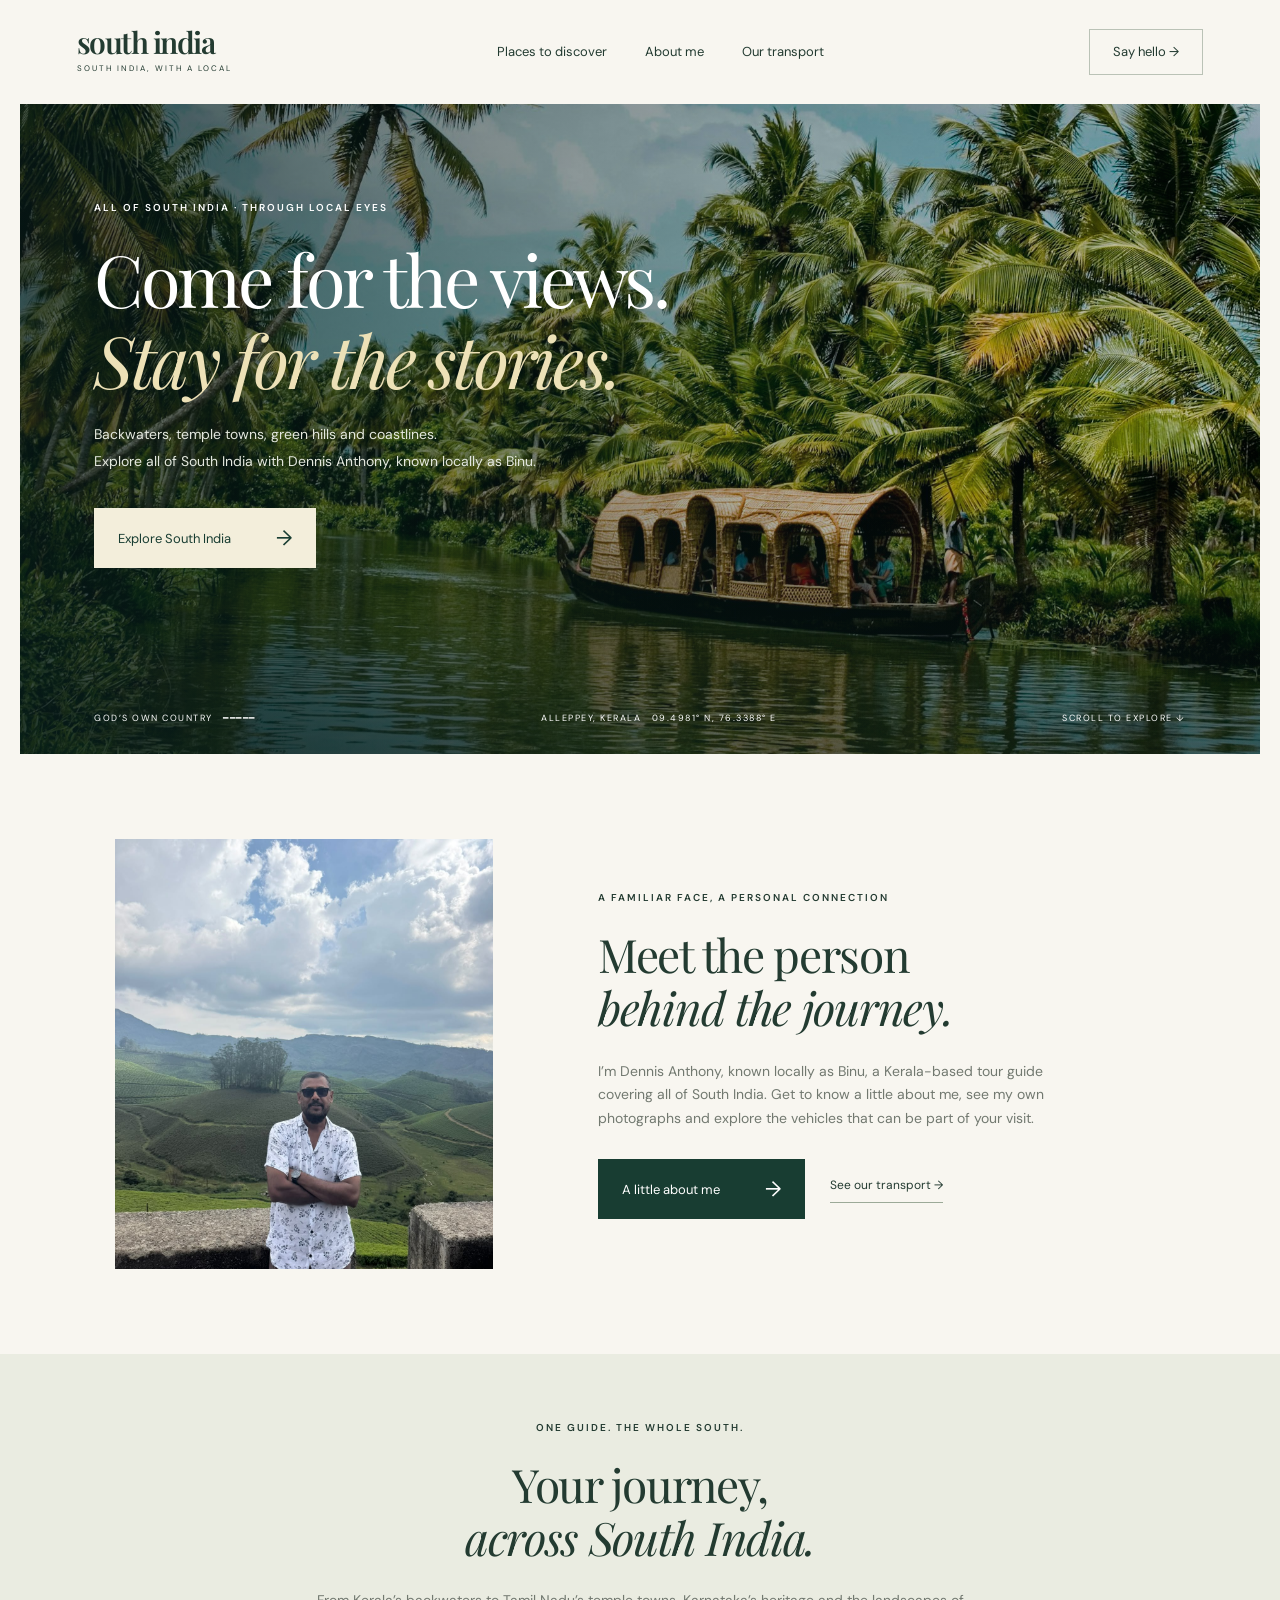
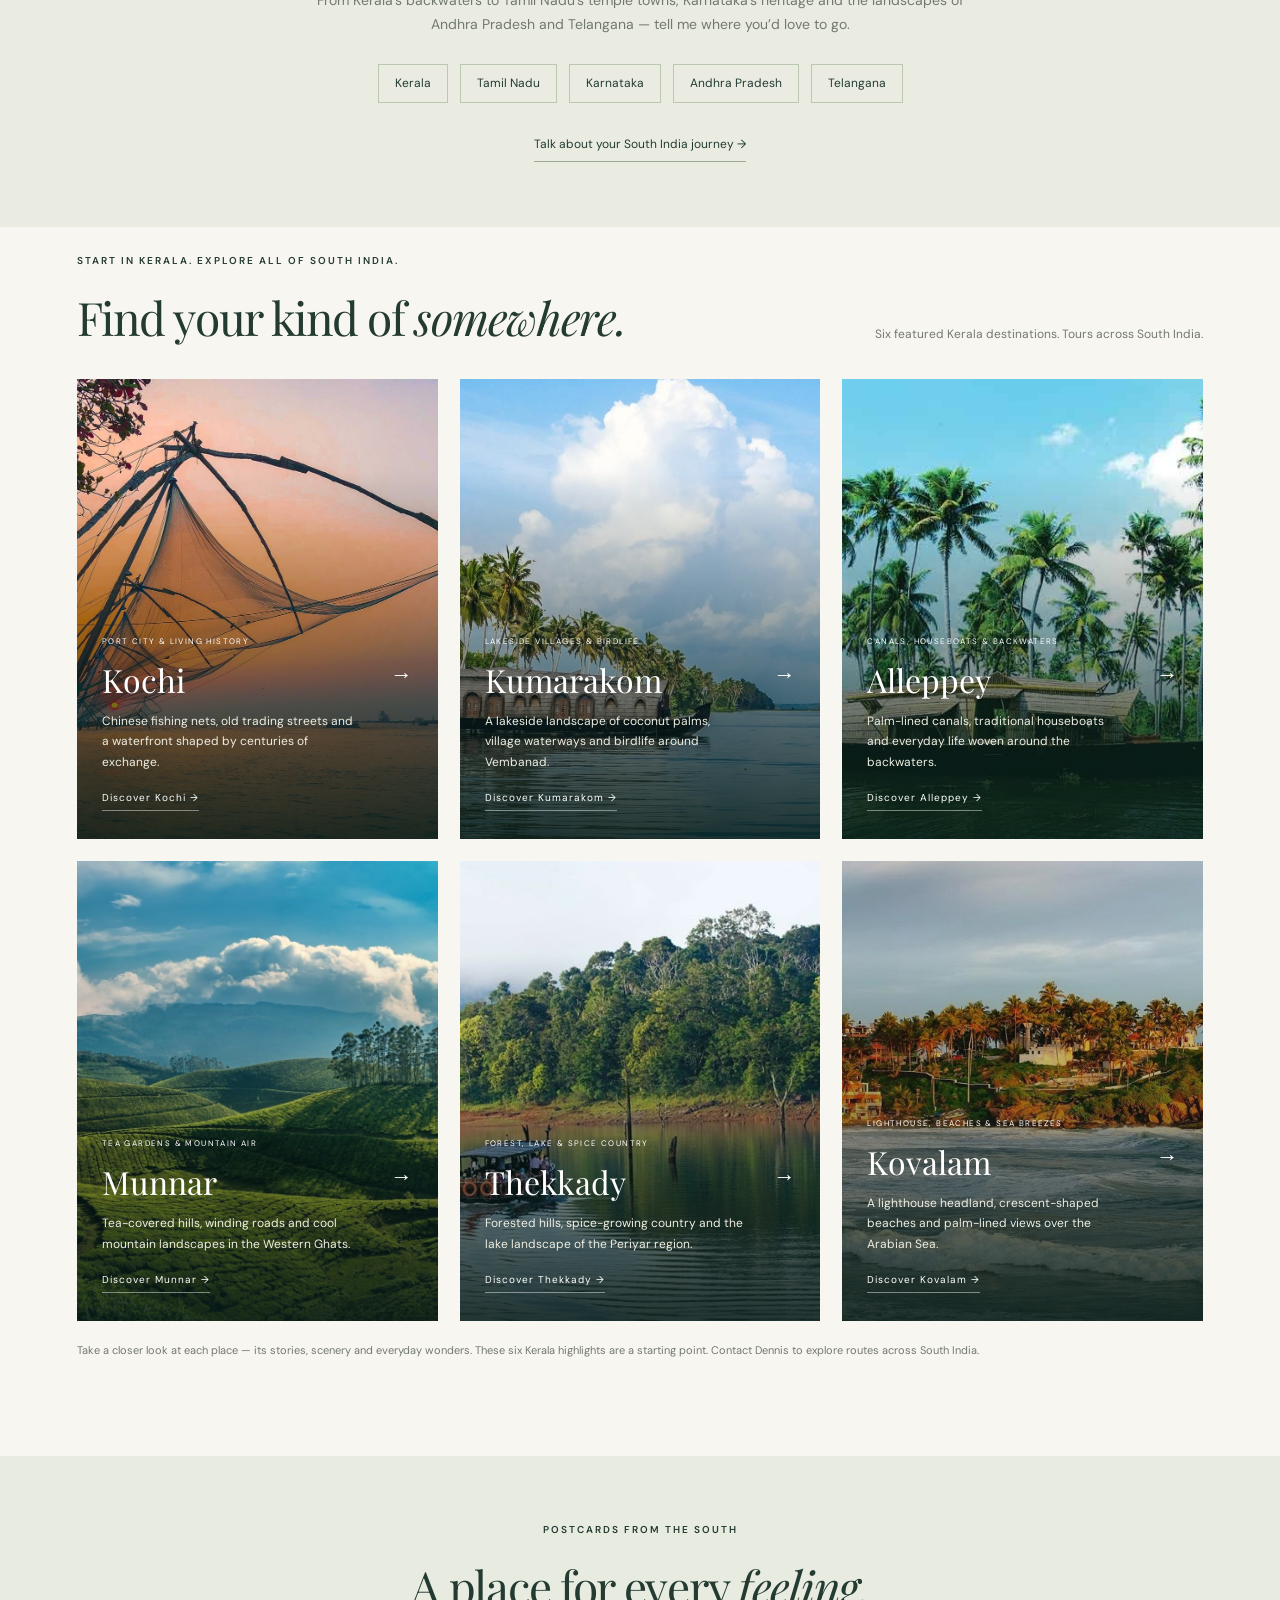
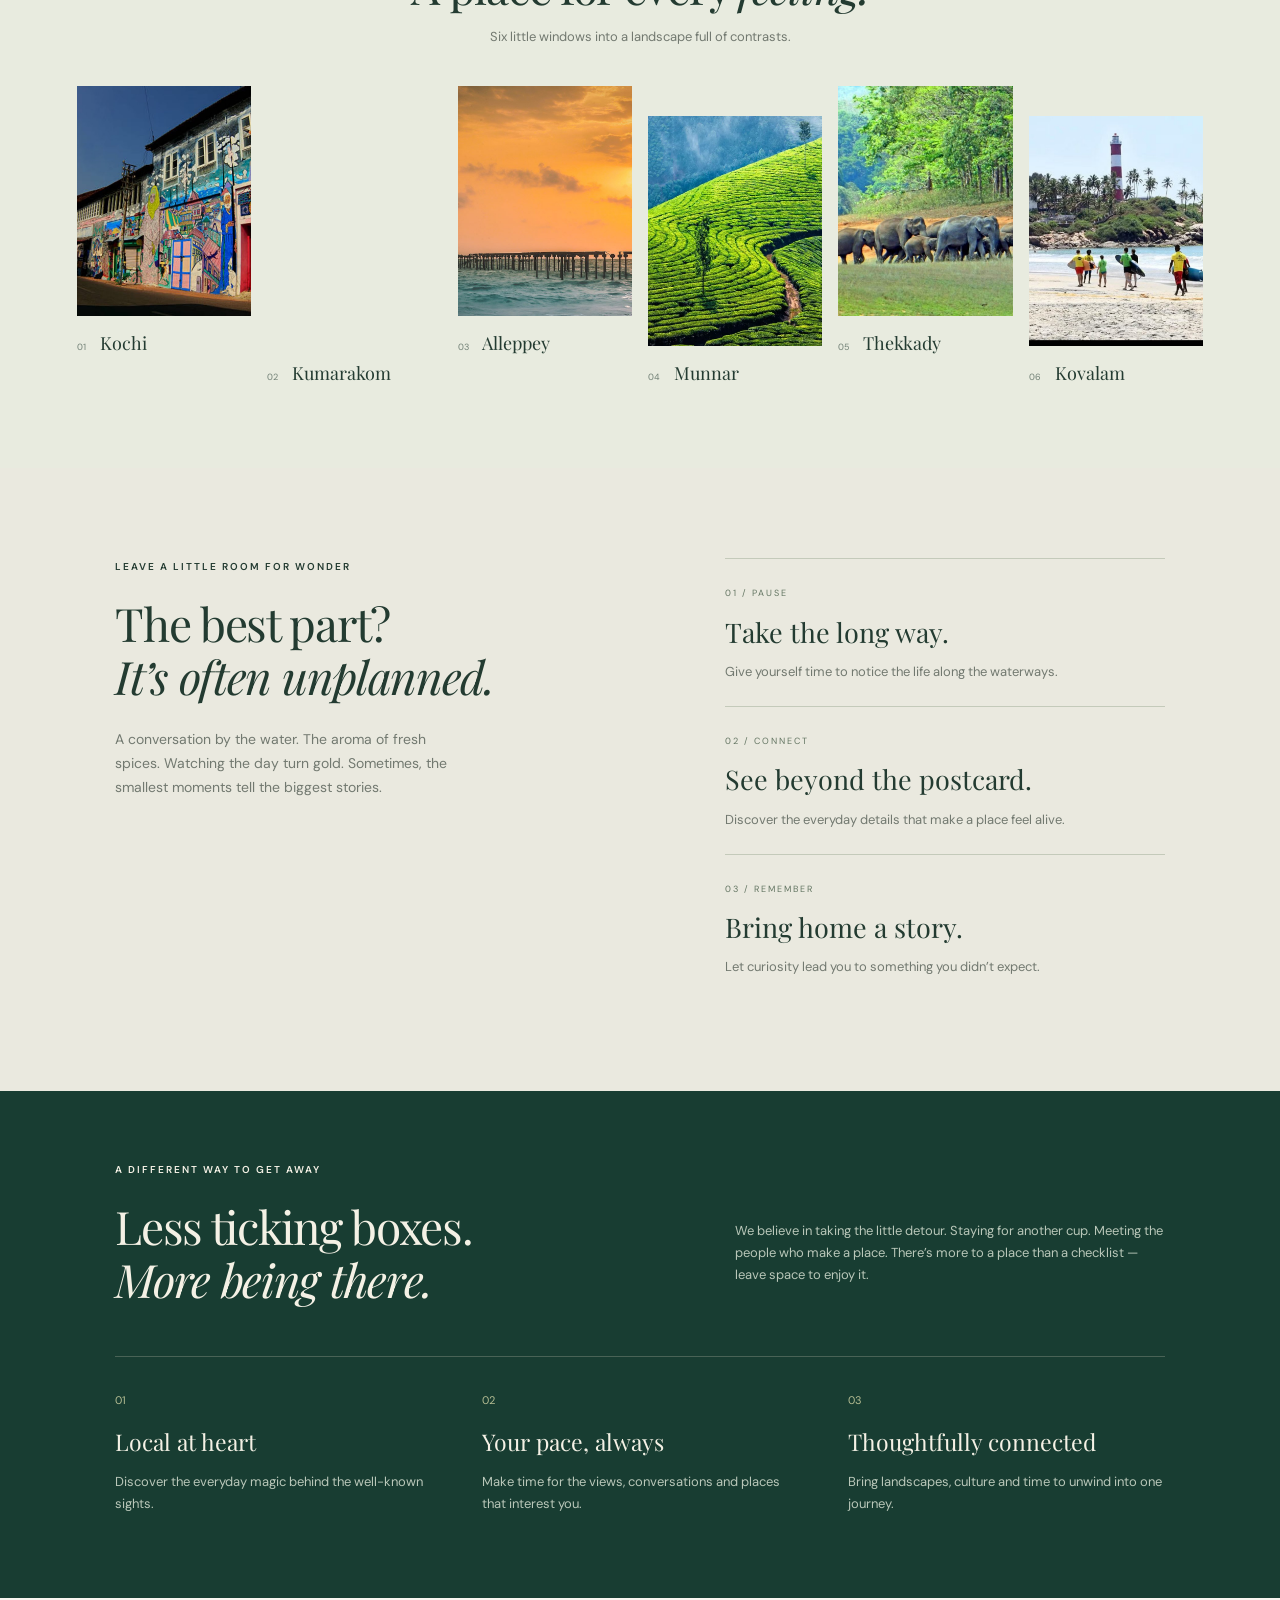
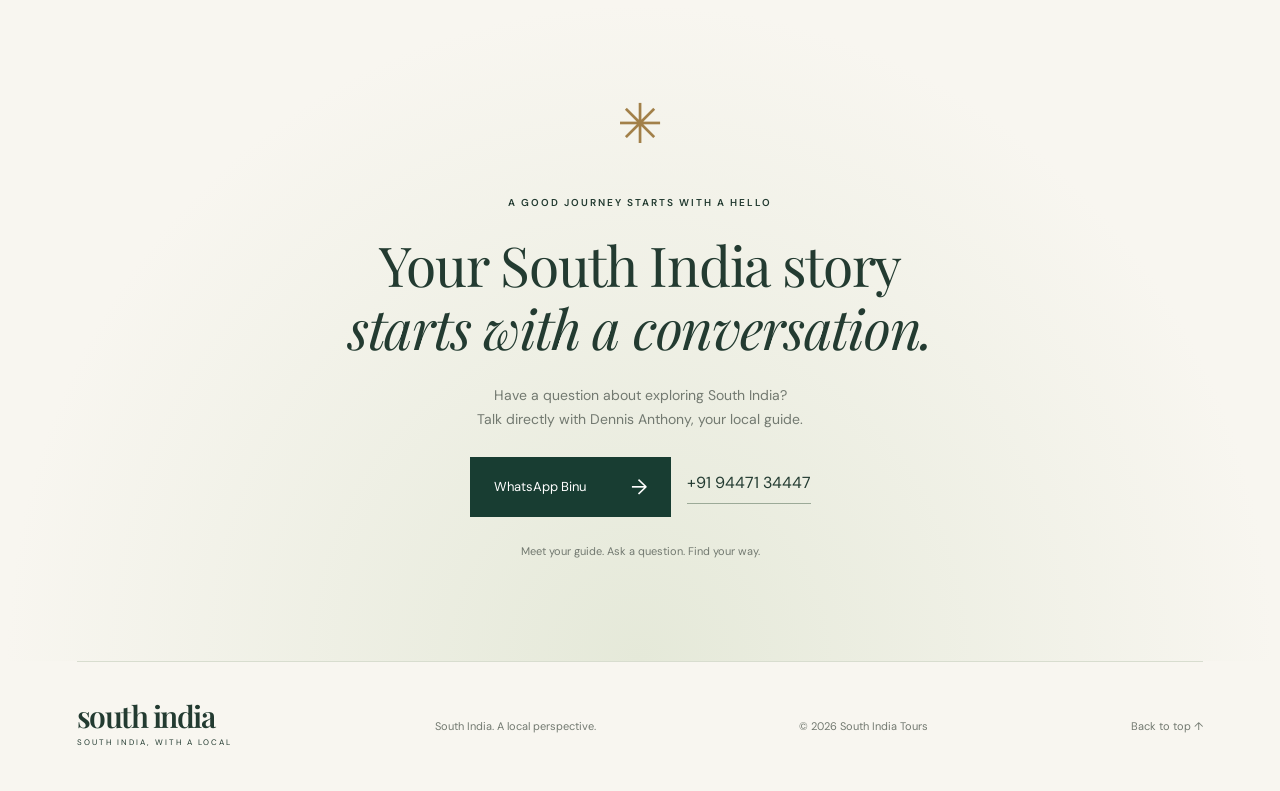
==== commit 85b05af0: "Replace repeated about portrait with personal backwater photography" ====
--- a/index.html
+++ b/index.html
@@ -2,5 +2,5 @@
 <html lang="en"><head><meta charset="UTF-8"><meta name="viewport" content="width=device-width, initial-scale=1"><meta name="description" content="Explore all of South India with Dennis Anthony, known locally as Binu. Discover Kerala, Tamil Nadu, Karnataka, Andhra Pradesh and Telangana with a personal guide."><title>Explore South India with Dennis Anthony | South India Tours</title><link rel="stylesheet" href="style.css"></head>
 <body><header><a class="logo" href="#">south india<span>SOUTH INDIA, WITH A LOCAL</span></a><nav aria-label="Main navigation"><a href="#destinations">Places to discover</a><a href="about.html">About me</a><a href="about.html#transport">Our transport</a></nav><a class="nav-button" href="#contact">Say hello →</a></header>
 <main><section class="hero"><img src="assets/kerala-backwaters.jpg" alt="A houseboat gliding through the palm-lined backwaters of Kerala"><div class="shade"></div><div class="hero-content"><p class="eyebrow">ALL OF SOUTH INDIA · THROUGH LOCAL EYES</p><h1>Come for the views.<br><em>Stay for the stories.</em></h1><p>Backwaters, temple towns, green hills and coastlines.<br>Explore all of South India with Dennis Anthony, known locally as Binu.</p><a class="button cream" href="#destinations">Explore South India <span>→</span></a></div><div class="hero-bottom"><span>GOD’S OWN COUNTRY &nbsp; ━━━━━</span><span>ALLEPPEY, KERALA &nbsp; 09.4981° N, 76.3388° E</span><a href="#destinations">SCROLL TO EXPLORE ↓</a></div></section>
-<section class="home-guide" id="about"><figure><img class="" src="assets/guide/guide-in-the-hills.jpg" alt="Dennis Anthony in the Kerala hills" width="1200" height="1600" loading="lazy" decoding="async"></figure><div><p class="eyebrow">A FAMILIAR FACE, A PERSONAL CONNECTION</p><h2>Meet the person<br><em>behind the journey.</em></h2><p>I’m Dennis Anthony, known locally as Binu, a Kerala-based tour guide covering all of South India. Get to know a little about me, see my own photographs and explore the vehicles that can be part of your visit.</p><div class="home-guide-links"><a class="button" href="about.html">A little about me <span>→</span></a><a class="text-link" href="about.html#transport">See our transport →</a></div></div></section><section class="region-coverage"><p class="eyebrow">ONE GUIDE. THE WHOLE SOUTH.</p><h2>Your journey,<br><em>across South India.</em></h2><p>From Kerala’s backwaters to Tamil Nadu’s temple towns, Karnataka’s heritage and the landscapes of Andhra Pradesh and Telangana — tell me where you’d love to go.</p><ul aria-label="Tour regions"><li>Kerala</li><li>Tamil Nadu</li><li>Karnataka</li><li>Andhra Pradesh</li><li>Telangana</li></ul><a class="text-link" href="#contact">Talk about your South India journey →</a></section><section class="destinations" id="destinations"><div class="section-top"><div><p class="eyebrow">START IN KERALA. EXPLORE ALL OF SOUTH INDIA.</p><h2>Find your kind of <em>somewhere.</em></h2></div><span class="muted">Six featured Kerala destinations. Tours across South India.</span></div><div class="destination-grid"><a class="destination" href="destinations/kochi.html"><img src="assets/destinations/kochi-1.jpg" alt="Chinese fishing nets at sunset on the Kochi waterfront" width="1600" height="1067" loading="lazy" decoding="async"><div><small>PORT CITY &amp; LIVING HISTORY</small><h3>Kochi <span aria-hidden="true">→</span></h3><p>Chinese fishing nets, old trading streets and a waterfront shaped by centuries of exchange.</p><span class="card-link">Discover Kochi <span aria-hidden="true">→</span></span></div></a><a class="destination" href="destinations/kumarakom.html"><img src="assets/destinations/kumarakom-1.jpg" alt="Houseboat and coconut palms along the Kumarakom backwaters" width="1500" height="750" loading="lazy" decoding="async"><div><small>LAKESIDE VILLAGES &amp; BIRDLIFE</small><h3>Kumarakom <span aria-hidden="true">→</span></h3><p>A lakeside landscape of coconut palms, village waterways and birdlife around Vembanad.</p><span class="card-link">Discover Kumarakom <span aria-hidden="true">→</span></span></div></a><a class="destination" href="destinations/alleppey.html"><img src="assets/destinations/alleppey-1.jpg" alt="Houseboats and coconut palms beside the backwaters" width="800" height="504" loading="lazy" decoding="async"><div><small>CANALS, HOUSEBOATS &amp; BACKWATERS</small><h3>Alleppey <span aria-hidden="true">→</span></h3><p>Palm-lined canals, traditional houseboats and everyday life woven around the backwaters.</p><span class="card-link">Discover Alleppey <span aria-hidden="true">→</span></span></div></a><a class="destination" href="destinations/munnar.html"><img src="assets/destinations/munnar-1.jpg" alt="Tea-covered hills beneath a cloud-filled mountain sky" width="1600" height="944" loading="lazy" decoding="async"><div><small>TEA GARDENS &amp; MOUNTAIN AIR</small><h3>Munnar <span aria-hidden="true">→</span></h3><p>Tea-covered hills, winding roads and cool mountain landscapes in the Western Ghats.</p><span class="card-link">Discover Munnar <span aria-hidden="true">→</span></span></div></a><a class="destination" href="destinations/thekkady.html"><img src="assets/destinations/thekkady-1.jpg" alt="Boat on Periyar Lake beside forested hills" width="750" height="550" loading="lazy" decoding="async"><div><small>FOREST, LAKE &amp; SPICE COUNTRY</small><h3>Thekkady <span aria-hidden="true">→</span></h3><p>Forested hills, spice-growing country and the lake landscape of the Periyar region.</p><span class="card-link">Discover Thekkady <span aria-hidden="true">→</span></span></div></a><a class="destination" href="destinations/kovalam.html"><img src="assets/destinations/kovalam-1.jpg" alt="Kovalam’s lighthouse above the curve of the coastline" width="1600" height="613" loading="lazy" decoding="async"><div><small>LIGHTHOUSE, BEACHES &amp; SEA BREEZES</small><h3>Kovalam <span aria-hidden="true">→</span></h3><p>A lighthouse headland, crescent-shaped beaches and palm-lined views over the Arabian Sea.</p><span class="card-link">Discover Kovalam <span aria-hidden="true">→</span></span></div></a></div><p class="destination-note">Take a closer look at each place — its stories, scenery and everyday wonders. These six Kerala highlights are a starting point. Contact Dennis to explore routes across South India.</p></section><section class="photo-journal" aria-labelledby="journal-title"><div class="journal-heading"><p class="eyebrow">POSTCARDS FROM THE SOUTH</p><h2 id="journal-title">A place for every <em>feeling.</em></h2><p>Six little windows into a landscape full of contrasts.</p></div><div class="journal-grid"><a href="destinations/kochi.html"><figure><img src="assets/destinations/kochi-3.jpg" alt="Colourful street art and heritage buildings in Fort Kochi" width="1600" height="900" loading="lazy" decoding="async"><figcaption><span>01</span> Kochi</figcaption></figure></a><a href="destinations/kumarakom.html"><figure><img src="assets/destinations/kumarakom-3.jpg" alt="A boat crossing the broad waters of Vembanad Lake" width="1200" height="648" loading="lazy" decoding="async"><figcaption><span>02</span> Kumarakom</figcaption></figure></a><a href="destinations/alleppey.html"><figure><img src="assets/destinations/alleppey-3.jpg" alt="Alappuzha’s historic pier silhouetted at sunset" width="1200" height="750" loading="lazy" decoding="async"><figcaption><span>03</span> Alleppey</figcaption></figure></a><a href="destinations/munnar.html"><figure><img src="assets/destinations/munnar-3.jpg" alt="Curving rows of tea following the slopes" width="1200" height="900" loading="lazy" decoding="async"><figcaption><span>04</span> Munnar</figcaption></figure></a><a href="destinations/thekkady.html"><figure><img src="assets/destinations/thekkady-3.jpg" alt="Elephants near the forest edge in the Periyar region" width="1200" height="900" loading="lazy" decoding="async"><figcaption><span>05</span> Thekkady</figcaption></figure></a><a href="destinations/kovalam.html"><figure><img src="assets/destinations/kovalam-3.jpg" alt="Beachgoers along the water with the lighthouse in the distance" width="1200" height="800" loading="lazy" decoding="async"><figcaption><span>06</span> Kovalam</figcaption></figure></a></div></section><section class="moments" id="moments"><div class="moment-heading"><p class="eyebrow">LEAVE A LITTLE ROOM FOR WONDER</p><h2>The best part?<br><em>It’s often unplanned.</em></h2><p>A conversation by the water. The aroma of fresh spices. Watching the day turn gold. Sometimes, the smallest moments tell the biggest stories.</p></div><div class="moment-notes"><article><span>01 / PAUSE</span><h3>Take the long way.</h3><p>Give yourself time to notice the life along the waterways.</p></article><article><span>02 / CONNECT</span><h3>See beyond the postcard.</h3><p>Discover the everyday details that make a place feel alive.</p></article><article><span>03 / REMEMBER</span><h3>Bring home a story.</h3><p>Let curiosity lead you to something you didn’t expect.</p></article></div></section><section class="values"><p class="eyebrow">A DIFFERENT WAY TO GET AWAY</p><div><h2>Less ticking boxes.<br><em>More being there.</em></h2><p>We believe in taking the little detour. Staying for another cup. Meeting the people who make a place. There’s more to a place than a checklist — leave space to enjoy it.</p></div><div class="value-grid"><article><span>01</span><h3>Local at heart</h3><p>Discover the everyday magic behind the well-known sights.</p></article><article><span>02</span><h3>Your pace, always</h3><p>Make time for the views, conversations and places that interest you.</p></article><article><span>03</span><h3>Thoughtfully connected</h3><p>Bring landscapes, culture and time to unwind into one journey.</p></article></div></section>
+<section class="home-guide" id="about"><figure><img class="" src="assets/guide/guide-portrait.jpg" alt="Dennis Anthony in the Kerala hills" width="1200" height="1600" loading="lazy" decoding="async"></figure><div><p class="eyebrow">A FAMILIAR FACE, A PERSONAL CONNECTION</p><h2>Meet the person<br><em>behind the journey.</em></h2><p>I’m Dennis Anthony, known locally as Binu, a Kerala-based tour guide covering all of South India. Get to know a little about me, see my own photographs and explore the vehicles that can be part of your visit.</p><div class="home-guide-links"><a class="button" href="about.html">A little about me <span>→</span></a><a class="text-link" href="about.html#transport">See our transport →</a></div></div></section><section class="region-coverage"><p class="eyebrow">ONE GUIDE. THE WHOLE SOUTH.</p><h2>Your journey,<br><em>across South India.</em></h2><p>From Kerala’s backwaters to Tamil Nadu’s temple towns, Karnataka’s heritage and the landscapes of Andhra Pradesh and Telangana — tell me where you’d love to go.</p><ul aria-label="Tour regions"><li>Kerala</li><li>Tamil Nadu</li><li>Karnataka</li><li>Andhra Pradesh</li><li>Telangana</li></ul><a class="text-link" href="#contact">Talk about your South India journey →</a></section><section class="destinations" id="destinations"><div class="section-top"><div><p class="eyebrow">START IN KERALA. EXPLORE ALL OF SOUTH INDIA.</p><h2>Find your kind of <em>somewhere.</em></h2></div><span class="muted">Six featured Kerala destinations. Tours across South India.</span></div><div class="destination-grid"><a class="destination" href="destinations/kochi.html"><img src="assets/destinations/kochi-1.jpg" alt="Chinese fishing nets at sunset on the Kochi waterfront" width="1600" height="1067" loading="lazy" decoding="async"><div><small>PORT CITY &amp; LIVING HISTORY</small><h3>Kochi <span aria-hidden="true">→</span></h3><p>Chinese fishing nets, old trading streets and a waterfront shaped by centuries of exchange.</p><span class="card-link">Discover Kochi <span aria-hidden="true">→</span></span></div></a><a class="destination" href="destinations/kumarakom.html"><img src="assets/destinations/kumarakom-1.jpg" alt="Houseboat and coconut palms along the Kumarakom backwaters" width="1500" height="750" loading="lazy" decoding="async"><div><small>LAKESIDE VILLAGES &amp; BIRDLIFE</small><h3>Kumarakom <span aria-hidden="true">→</span></h3><p>A lakeside landscape of coconut palms, village waterways and birdlife around Vembanad.</p><span class="card-link">Discover Kumarakom <span aria-hidden="true">→</span></span></div></a><a class="destination" href="destinations/alleppey.html"><img src="assets/destinations/alleppey-1.jpg" alt="Houseboats and coconut palms beside the backwaters" width="800" height="504" loading="lazy" decoding="async"><div><small>CANALS, HOUSEBOATS &amp; BACKWATERS</small><h3>Alleppey <span aria-hidden="true">→</span></h3><p>Palm-lined canals, traditional houseboats and everyday life woven around the backwaters.</p><span class="card-link">Discover Alleppey <span aria-hidden="true">→</span></span></div></a><a class="destination" href="destinations/munnar.html"><img src="assets/destinations/munnar-1.jpg" alt="Tea-covered hills beneath a cloud-filled mountain sky" width="1600" height="944" loading="lazy" decoding="async"><div><small>TEA GARDENS &amp; MOUNTAIN AIR</small><h3>Munnar <span aria-hidden="true">→</span></h3><p>Tea-covered hills, winding roads and cool mountain landscapes in the Western Ghats.</p><span class="card-link">Discover Munnar <span aria-hidden="true">→</span></span></div></a><a class="destination" href="destinations/thekkady.html"><img src="assets/destinations/thekkady-1.jpg" alt="Boat on Periyar Lake beside forested hills" width="750" height="550" loading="lazy" decoding="async"><div><small>FOREST, LAKE &amp; SPICE COUNTRY</small><h3>Thekkady <span aria-hidden="true">→</span></h3><p>Forested hills, spice-growing country and the lake landscape of the Periyar region.</p><span class="card-link">Discover Thekkady <span aria-hidden="true">→</span></span></div></a><a class="destination" href="destinations/kovalam.html"><img src="assets/destinations/kovalam-1.jpg" alt="Kovalam’s lighthouse above the curve of the coastline" width="1600" height="613" loading="lazy" decoding="async"><div><small>LIGHTHOUSE, BEACHES &amp; SEA BREEZES</small><h3>Kovalam <span aria-hidden="true">→</span></h3><p>A lighthouse headland, crescent-shaped beaches and palm-lined views over the Arabian Sea.</p><span class="card-link">Discover Kovalam <span aria-hidden="true">→</span></span></div></a></div><p class="destination-note">Take a closer look at each place — its stories, scenery and everyday wonders. These six Kerala highlights are a starting point. Contact Dennis to explore routes across South India.</p></section><section class="photo-journal" aria-labelledby="journal-title"><div class="journal-heading"><p class="eyebrow">POSTCARDS FROM THE SOUTH</p><h2 id="journal-title">A place for every <em>feeling.</em></h2><p>Six little windows into a landscape full of contrasts.</p></div><div class="journal-grid"><a href="destinations/kochi.html"><figure><img src="assets/destinations/kochi-3.jpg" alt="Colourful street art and heritage buildings in Fort Kochi" width="1600" height="900" loading="lazy" decoding="async"><figcaption><span>01</span> Kochi</figcaption></figure></a><a href="destinations/kumarakom.html"><figure><img src="assets/destinations/kumarakom-3.jpg" alt="A boat crossing the broad waters of Vembanad Lake" width="1200" height="648" loading="lazy" decoding="async"><figcaption><span>02</span> Kumarakom</figcaption></figure></a><a href="destinations/alleppey.html"><figure><img src="assets/destinations/alleppey-3.jpg" alt="Alappuzha’s historic pier silhouetted at sunset" width="1200" height="750" loading="lazy" decoding="async"><figcaption><span>03</span> Alleppey</figcaption></figure></a><a href="destinations/munnar.html"><figure><img src="assets/destinations/munnar-3.jpg" alt="Curving rows of tea following the slopes" width="1200" height="900" loading="lazy" decoding="async"><figcaption><span>04</span> Munnar</figcaption></figure></a><a href="destinations/thekkady.html"><figure><img src="assets/destinations/thekkady-3.jpg" alt="Elephants near the forest edge in the Periyar region" width="1200" height="900" loading="lazy" decoding="async"><figcaption><span>05</span> Thekkady</figcaption></figure></a><a href="destinations/kovalam.html"><figure><img src="assets/destinations/kovalam-3.jpg" alt="Beachgoers along the water with the lighthouse in the distance" width="1200" height="800" loading="lazy" decoding="async"><figcaption><span>06</span> Kovalam</figcaption></figure></a></div></section><section class="moments" id="moments"><div class="moment-heading"><p class="eyebrow">LEAVE A LITTLE ROOM FOR WONDER</p><h2>The best part?<br><em>It’s often unplanned.</em></h2><p>A conversation by the water. The aroma of fresh spices. Watching the day turn gold. Sometimes, the smallest moments tell the biggest stories.</p></div><div class="moment-notes"><article><span>01 / PAUSE</span><h3>Take the long way.</h3><p>Give yourself time to notice the life along the waterways.</p></article><article><span>02 / CONNECT</span><h3>See beyond the postcard.</h3><p>Discover the everyday details that make a place feel alive.</p></article><article><span>03 / REMEMBER</span><h3>Bring home a story.</h3><p>Let curiosity lead you to something you didn’t expect.</p></article></div></section><section class="values"><p class="eyebrow">A DIFFERENT WAY TO GET AWAY</p><div><h2>Less ticking boxes.<br><em>More being there.</em></h2><p>We believe in taking the little detour. Staying for another cup. Meeting the people who make a place. There’s more to a place than a checklist — leave space to enjoy it.</p></div><div class="value-grid"><article><span>01</span><h3>Local at heart</h3><p>Discover the everyday magic behind the well-known sights.</p></article><article><span>02</span><h3>Your pace, always</h3><p>Make time for the views, conversations and places that interest you.</p></article><article><span>03</span><h3>Thoughtfully connected</h3><p>Bring landscapes, culture and time to unwind into one journey.</p></article></div></section>
 <section class="contact-section" id="contact"><div class="contact-mark" aria-hidden="true">✳</div><p class="eyebrow">A GOOD JOURNEY STARTS WITH A HELLO</p><h2>Your South India story<br><em>starts with a conversation.</em></h2><p>Have a question about exploring South India?<br>Talk directly with Dennis Anthony, your local guide.</p><div class="contact-actions"><a class="button" href="https://wa.me/919447134447" target="_blank" rel="noopener noreferrer">WhatsApp Binu <span>→</span></a><a class="text-link" href="tel:+919447134447">+91 94471 34447</a></div><p class="contact-footnote">Meet your guide. Ask a question. Find your way.</p></section></main><footer><a class="logo" href="#">south india<span>SOUTH INDIA, WITH A LOCAL</span></a><p>South India. A local perspective.</p><span>© <span id="year"></span> South India Tours</span><a href="#">Back to top ↑</a></footer><script src="app.js"></script></body></html>
--- a/style.css
+++ b/style.css
@@ -14,3 +14,5 @@
 .local-name{display:block;font:12px/1.7 "DM Sans",sans-serif;color:var(--muted);margin-top:9px}
 
 .region-coverage{text-align:center;padding:65px 9%;background:#eaece1}.region-coverage>p:not(.eyebrow){max-width:680px;margin:25px auto;font-size:14px;color:var(--muted)}.region-coverage ul{list-style:none;padding:0;display:flex;justify-content:center;gap:12px;flex-wrap:wrap;margin:28px 0}.region-coverage li{border:1px solid #bbc7b1;padding:8px 16px;font-size:12px}.logo span{letter-spacing:2px;font-size:8px}
+
+.personal-photo-grid{grid-template-columns:repeat(3,minmax(0,1fr))}@media(max-width:800px){.personal-photo-grid{grid-template-columns:1fr}.personal-photo-grid img{height:420px}.personal-photo-grid figure:nth-child(even){padding-top:0}}
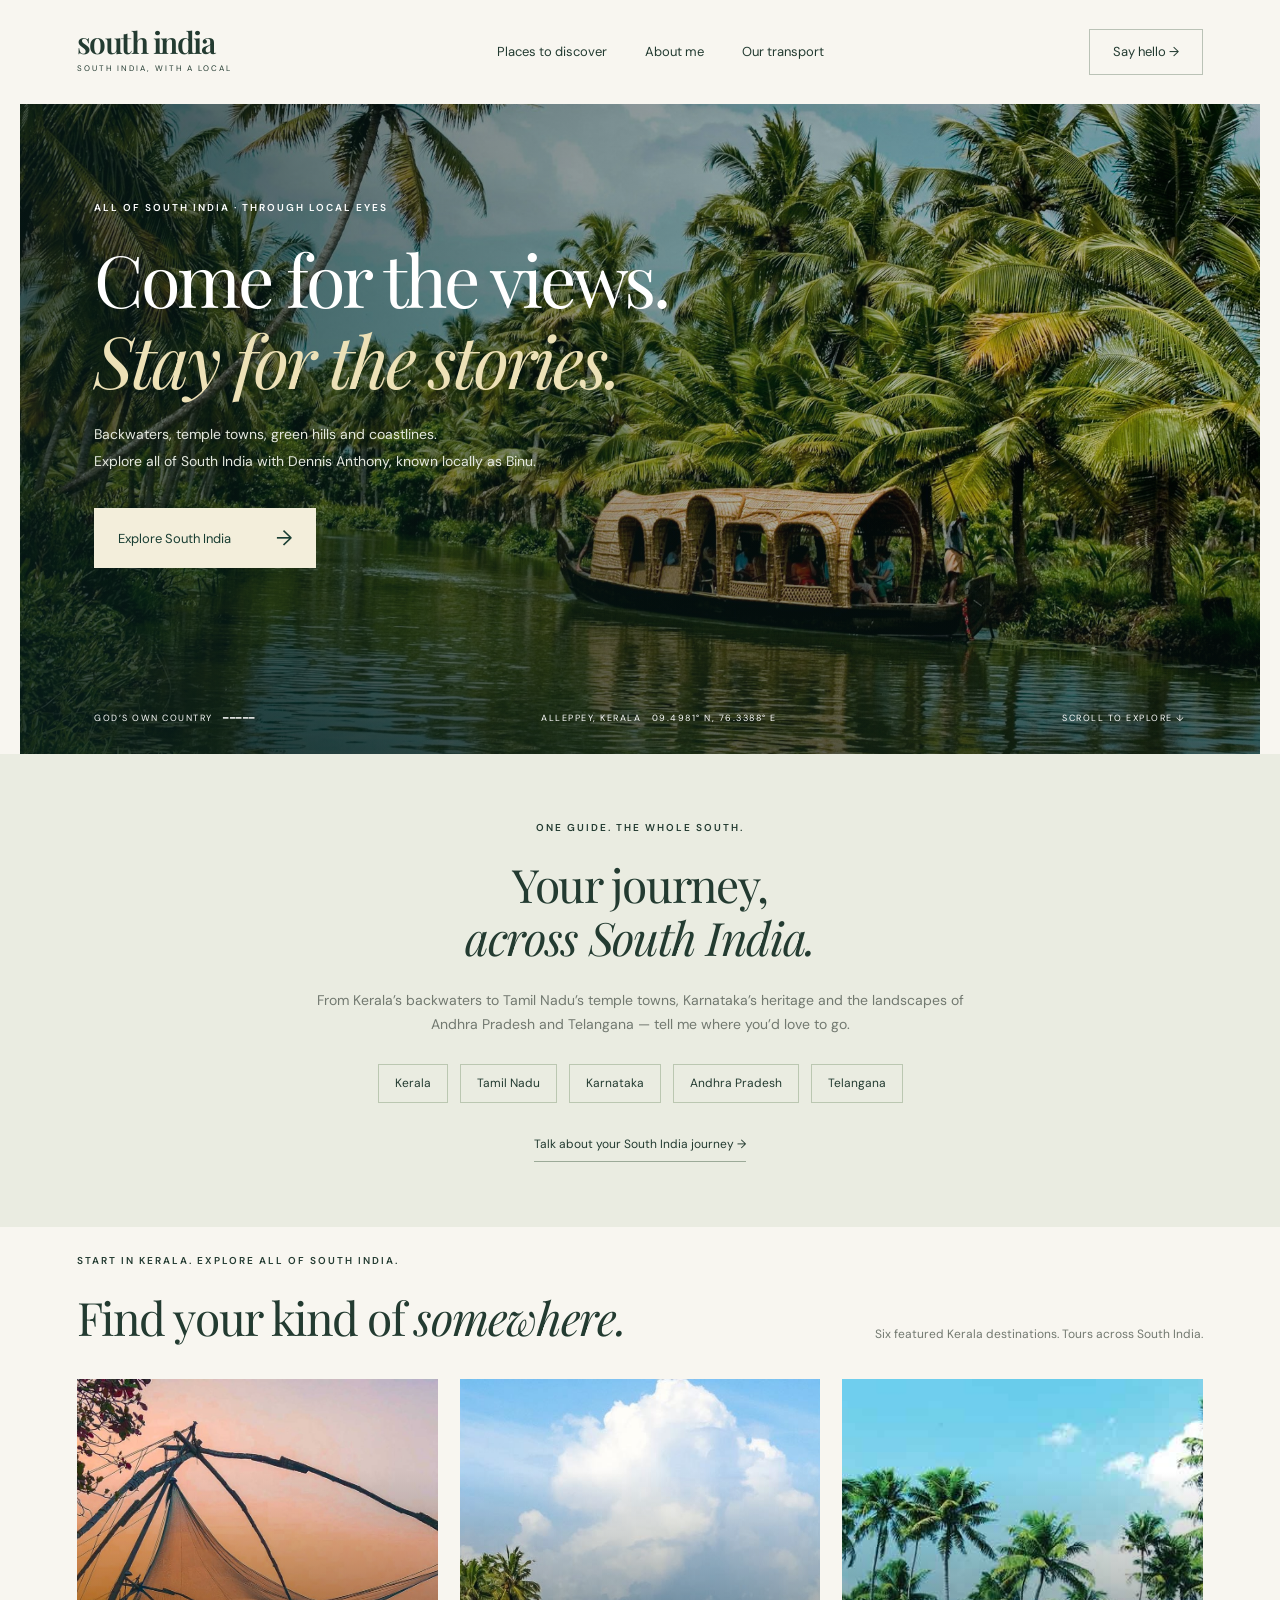
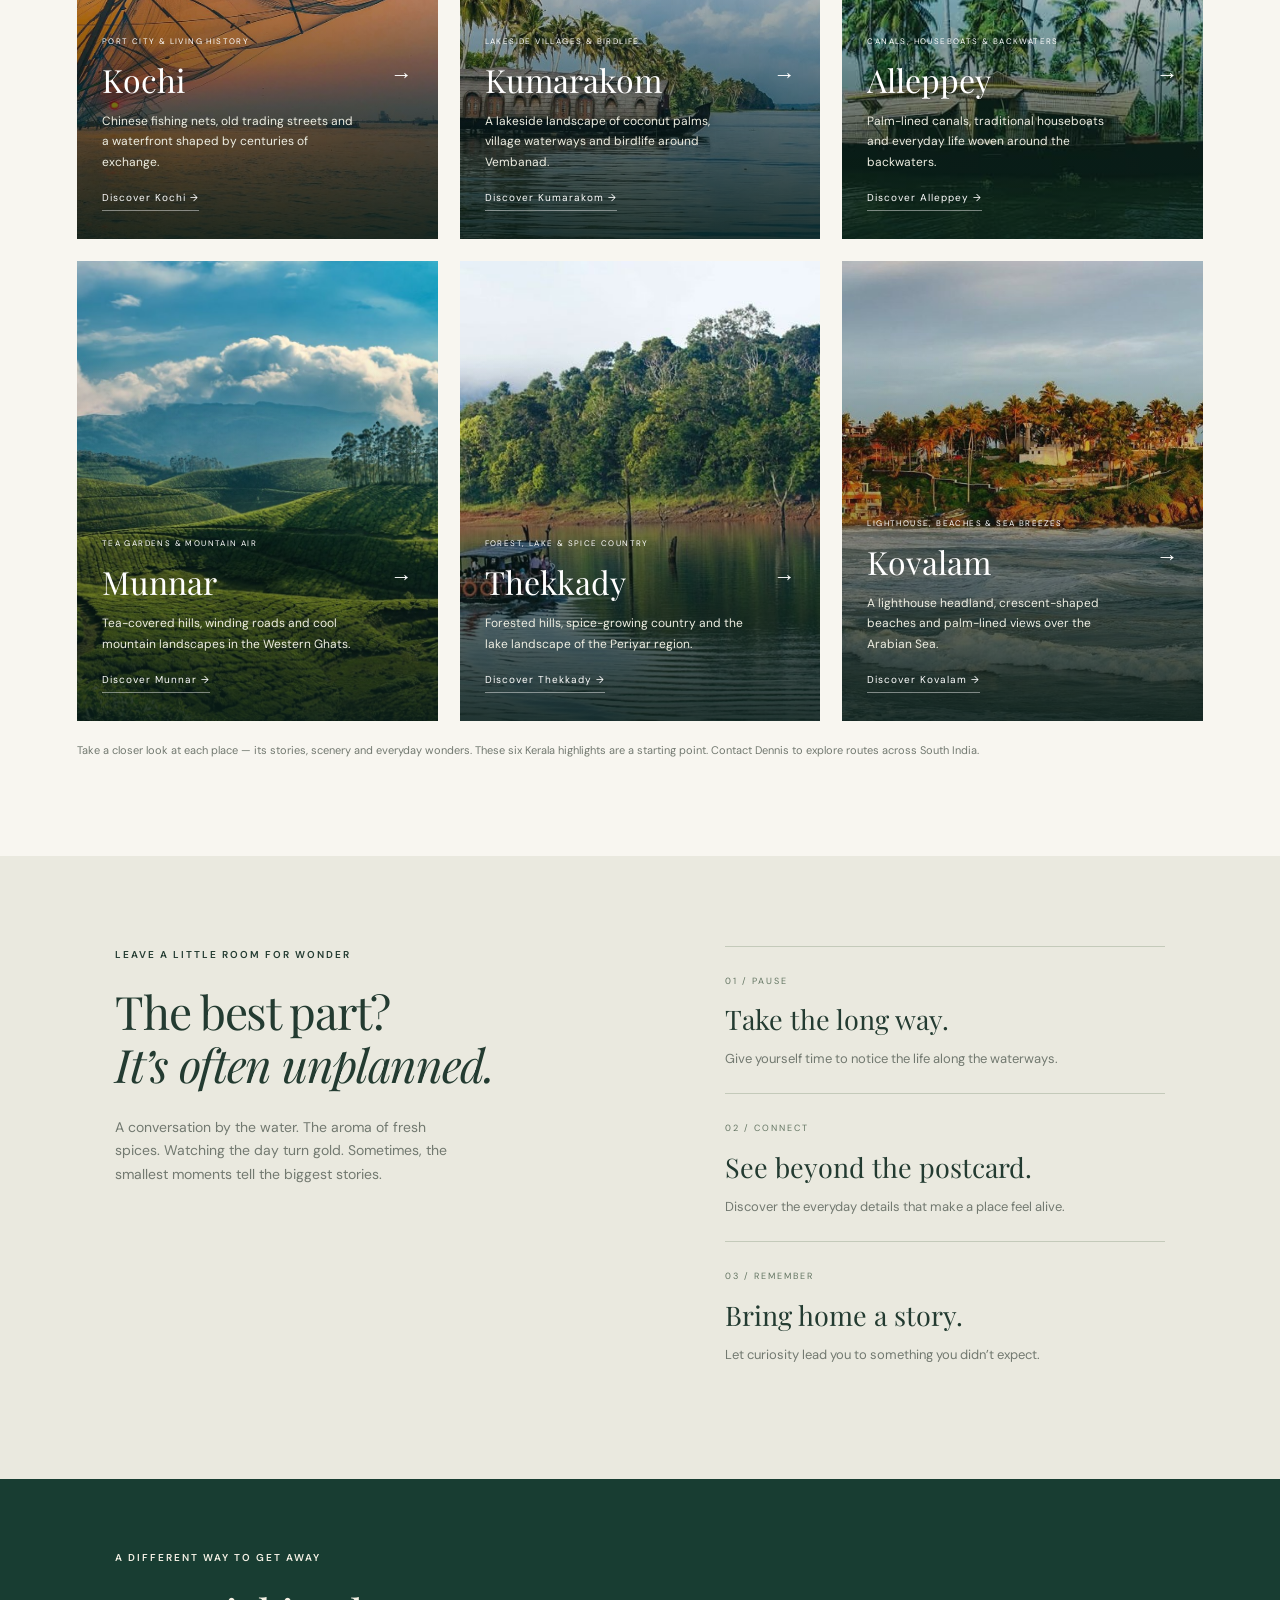
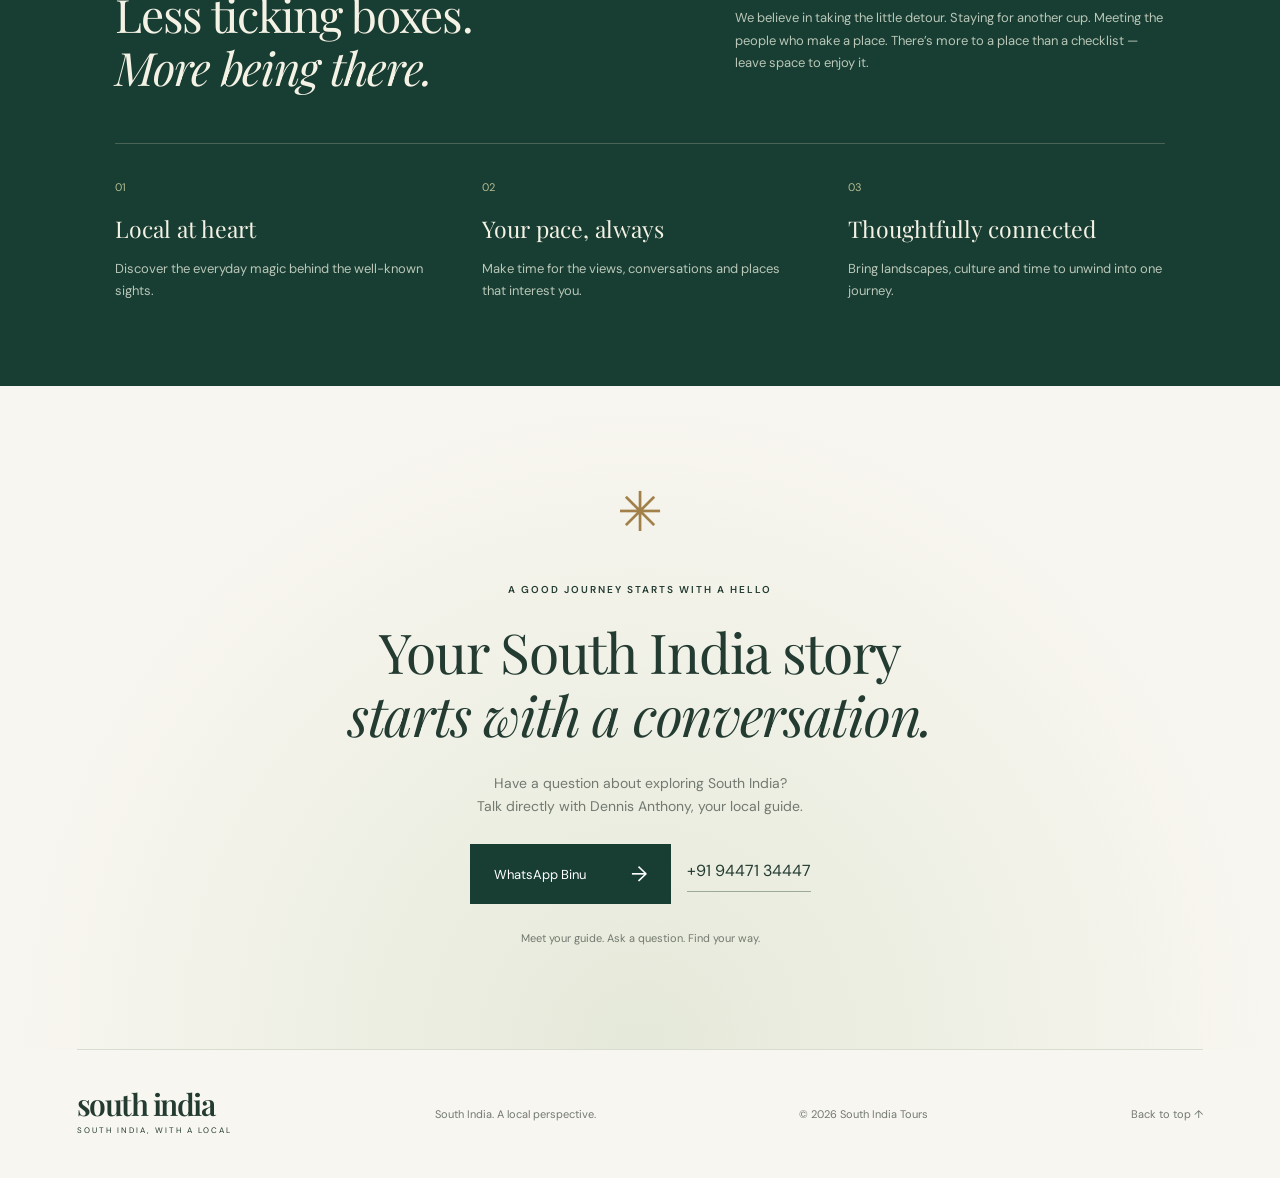
==== commit fbdf0c5b: "Simplify homepage and add clear Home navigation to About page" ====
--- a/index.html
+++ b/index.html
@@ -2,5 +2,5 @@
 <html lang="en"><head><meta charset="UTF-8"><meta name="viewport" content="width=device-width, initial-scale=1"><meta name="description" content="Explore all of South India with Dennis Anthony, known locally as Binu. Discover Kerala, Tamil Nadu, Karnataka, Andhra Pradesh and Telangana with a personal guide."><title>Explore South India with Dennis Anthony | South India Tours</title><link rel="stylesheet" href="style.css"></head>
 <body><header><a class="logo" href="#">south india<span>SOUTH INDIA, WITH A LOCAL</span></a><nav aria-label="Main navigation"><a href="#destinations">Places to discover</a><a href="about.html">About me</a><a href="about.html#transport">Our transport</a></nav><a class="nav-button" href="#contact">Say hello →</a></header>
 <main><section class="hero"><img src="assets/kerala-backwaters.jpg" alt="A houseboat gliding through the palm-lined backwaters of Kerala"><div class="shade"></div><div class="hero-content"><p class="eyebrow">ALL OF SOUTH INDIA · THROUGH LOCAL EYES</p><h1>Come for the views.<br><em>Stay for the stories.</em></h1><p>Backwaters, temple towns, green hills and coastlines.<br>Explore all of South India with Dennis Anthony, known locally as Binu.</p><a class="button cream" href="#destinations">Explore South India <span>→</span></a></div><div class="hero-bottom"><span>GOD’S OWN COUNTRY &nbsp; ━━━━━</span><span>ALLEPPEY, KERALA &nbsp; 09.4981° N, 76.3388° E</span><a href="#destinations">SCROLL TO EXPLORE ↓</a></div></section>
-<section class="home-guide" id="about"><figure><img class="" src="assets/guide/guide-portrait.jpg" alt="Dennis Anthony in the Kerala hills" width="1200" height="1600" loading="lazy" decoding="async"></figure><div><p class="eyebrow">A FAMILIAR FACE, A PERSONAL CONNECTION</p><h2>Meet the person<br><em>behind the journey.</em></h2><p>I’m Dennis Anthony, known locally as Binu, a Kerala-based tour guide covering all of South India. Get to know a little about me, see my own photographs and explore the vehicles that can be part of your visit.</p><div class="home-guide-links"><a class="button" href="about.html">A little about me <span>→</span></a><a class="text-link" href="about.html#transport">See our transport →</a></div></div></section><section class="region-coverage"><p class="eyebrow">ONE GUIDE. THE WHOLE SOUTH.</p><h2>Your journey,<br><em>across South India.</em></h2><p>From Kerala’s backwaters to Tamil Nadu’s temple towns, Karnataka’s heritage and the landscapes of Andhra Pradesh and Telangana — tell me where you’d love to go.</p><ul aria-label="Tour regions"><li>Kerala</li><li>Tamil Nadu</li><li>Karnataka</li><li>Andhra Pradesh</li><li>Telangana</li></ul><a class="text-link" href="#contact">Talk about your South India journey →</a></section><section class="destinations" id="destinations"><div class="section-top"><div><p class="eyebrow">START IN KERALA. EXPLORE ALL OF SOUTH INDIA.</p><h2>Find your kind of <em>somewhere.</em></h2></div><span class="muted">Six featured Kerala destinations. Tours across South India.</span></div><div class="destination-grid"><a class="destination" href="destinations/kochi.html"><img src="assets/destinations/kochi-1.jpg" alt="Chinese fishing nets at sunset on the Kochi waterfront" width="1600" height="1067" loading="lazy" decoding="async"><div><small>PORT CITY &amp; LIVING HISTORY</small><h3>Kochi <span aria-hidden="true">→</span></h3><p>Chinese fishing nets, old trading streets and a waterfront shaped by centuries of exchange.</p><span class="card-link">Discover Kochi <span aria-hidden="true">→</span></span></div></a><a class="destination" href="destinations/kumarakom.html"><img src="assets/destinations/kumarakom-1.jpg" alt="Houseboat and coconut palms along the Kumarakom backwaters" width="1500" height="750" loading="lazy" decoding="async"><div><small>LAKESIDE VILLAGES &amp; BIRDLIFE</small><h3>Kumarakom <span aria-hidden="true">→</span></h3><p>A lakeside landscape of coconut palms, village waterways and birdlife around Vembanad.</p><span class="card-link">Discover Kumarakom <span aria-hidden="true">→</span></span></div></a><a class="destination" href="destinations/alleppey.html"><img src="assets/destinations/alleppey-1.jpg" alt="Houseboats and coconut palms beside the backwaters" width="800" height="504" loading="lazy" decoding="async"><div><small>CANALS, HOUSEBOATS &amp; BACKWATERS</small><h3>Alleppey <span aria-hidden="true">→</span></h3><p>Palm-lined canals, traditional houseboats and everyday life woven around the backwaters.</p><span class="card-link">Discover Alleppey <span aria-hidden="true">→</span></span></div></a><a class="destination" href="destinations/munnar.html"><img src="assets/destinations/munnar-1.jpg" alt="Tea-covered hills beneath a cloud-filled mountain sky" width="1600" height="944" loading="lazy" decoding="async"><div><small>TEA GARDENS &amp; MOUNTAIN AIR</small><h3>Munnar <span aria-hidden="true">→</span></h3><p>Tea-covered hills, winding roads and cool mountain landscapes in the Western Ghats.</p><span class="card-link">Discover Munnar <span aria-hidden="true">→</span></span></div></a><a class="destination" href="destinations/thekkady.html"><img src="assets/destinations/thekkady-1.jpg" alt="Boat on Periyar Lake beside forested hills" width="750" height="550" loading="lazy" decoding="async"><div><small>FOREST, LAKE &amp; SPICE COUNTRY</small><h3>Thekkady <span aria-hidden="true">→</span></h3><p>Forested hills, spice-growing country and the lake landscape of the Periyar region.</p><span class="card-link">Discover Thekkady <span aria-hidden="true">→</span></span></div></a><a class="destination" href="destinations/kovalam.html"><img src="assets/destinations/kovalam-1.jpg" alt="Kovalam’s lighthouse above the curve of the coastline" width="1600" height="613" loading="lazy" decoding="async"><div><small>LIGHTHOUSE, BEACHES &amp; SEA BREEZES</small><h3>Kovalam <span aria-hidden="true">→</span></h3><p>A lighthouse headland, crescent-shaped beaches and palm-lined views over the Arabian Sea.</p><span class="card-link">Discover Kovalam <span aria-hidden="true">→</span></span></div></a></div><p class="destination-note">Take a closer look at each place — its stories, scenery and everyday wonders. These six Kerala highlights are a starting point. Contact Dennis to explore routes across South India.</p></section><section class="photo-journal" aria-labelledby="journal-title"><div class="journal-heading"><p class="eyebrow">POSTCARDS FROM THE SOUTH</p><h2 id="journal-title">A place for every <em>feeling.</em></h2><p>Six little windows into a landscape full of contrasts.</p></div><div class="journal-grid"><a href="destinations/kochi.html"><figure><img src="assets/destinations/kochi-3.jpg" alt="Colourful street art and heritage buildings in Fort Kochi" width="1600" height="900" loading="lazy" decoding="async"><figcaption><span>01</span> Kochi</figcaption></figure></a><a href="destinations/kumarakom.html"><figure><img src="assets/destinations/kumarakom-3.jpg" alt="A boat crossing the broad waters of Vembanad Lake" width="1200" height="648" loading="lazy" decoding="async"><figcaption><span>02</span> Kumarakom</figcaption></figure></a><a href="destinations/alleppey.html"><figure><img src="assets/destinations/alleppey-3.jpg" alt="Alappuzha’s historic pier silhouetted at sunset" width="1200" height="750" loading="lazy" decoding="async"><figcaption><span>03</span> Alleppey</figcaption></figure></a><a href="destinations/munnar.html"><figure><img src="assets/destinations/munnar-3.jpg" alt="Curving rows of tea following the slopes" width="1200" height="900" loading="lazy" decoding="async"><figcaption><span>04</span> Munnar</figcaption></figure></a><a href="destinations/thekkady.html"><figure><img src="assets/destinations/thekkady-3.jpg" alt="Elephants near the forest edge in the Periyar region" width="1200" height="900" loading="lazy" decoding="async"><figcaption><span>05</span> Thekkady</figcaption></figure></a><a href="destinations/kovalam.html"><figure><img src="assets/destinations/kovalam-3.jpg" alt="Beachgoers along the water with the lighthouse in the distance" width="1200" height="800" loading="lazy" decoding="async"><figcaption><span>06</span> Kovalam</figcaption></figure></a></div></section><section class="moments" id="moments"><div class="moment-heading"><p class="eyebrow">LEAVE A LITTLE ROOM FOR WONDER</p><h2>The best part?<br><em>It’s often unplanned.</em></h2><p>A conversation by the water. The aroma of fresh spices. Watching the day turn gold. Sometimes, the smallest moments tell the biggest stories.</p></div><div class="moment-notes"><article><span>01 / PAUSE</span><h3>Take the long way.</h3><p>Give yourself time to notice the life along the waterways.</p></article><article><span>02 / CONNECT</span><h3>See beyond the postcard.</h3><p>Discover the everyday details that make a place feel alive.</p></article><article><span>03 / REMEMBER</span><h3>Bring home a story.</h3><p>Let curiosity lead you to something you didn’t expect.</p></article></div></section><section class="values"><p class="eyebrow">A DIFFERENT WAY TO GET AWAY</p><div><h2>Less ticking boxes.<br><em>More being there.</em></h2><p>We believe in taking the little detour. Staying for another cup. Meeting the people who make a place. There’s more to a place than a checklist — leave space to enjoy it.</p></div><div class="value-grid"><article><span>01</span><h3>Local at heart</h3><p>Discover the everyday magic behind the well-known sights.</p></article><article><span>02</span><h3>Your pace, always</h3><p>Make time for the views, conversations and places that interest you.</p></article><article><span>03</span><h3>Thoughtfully connected</h3><p>Bring landscapes, culture and time to unwind into one journey.</p></article></div></section>
+<section class="region-coverage"><p class="eyebrow">ONE GUIDE. THE WHOLE SOUTH.</p><h2>Your journey,<br><em>across South India.</em></h2><p>From Kerala’s backwaters to Tamil Nadu’s temple towns, Karnataka’s heritage and the landscapes of Andhra Pradesh and Telangana — tell me where you’d love to go.</p><ul aria-label="Tour regions"><li>Kerala</li><li>Tamil Nadu</li><li>Karnataka</li><li>Andhra Pradesh</li><li>Telangana</li></ul><a class="text-link" href="#contact">Talk about your South India journey →</a></section><section class="destinations" id="destinations"><div class="section-top"><div><p class="eyebrow">START IN KERALA. EXPLORE ALL OF SOUTH INDIA.</p><h2>Find your kind of <em>somewhere.</em></h2></div><span class="muted">Six featured Kerala destinations. Tours across South India.</span></div><div class="destination-grid"><a class="destination" href="destinations/kochi.html"><img src="assets/destinations/kochi-1.jpg" alt="Chinese fishing nets at sunset on the Kochi waterfront" width="1600" height="1067" loading="lazy" decoding="async"><div><small>PORT CITY &amp; LIVING HISTORY</small><h3>Kochi <span aria-hidden="true">→</span></h3><p>Chinese fishing nets, old trading streets and a waterfront shaped by centuries of exchange.</p><span class="card-link">Discover Kochi <span aria-hidden="true">→</span></span></div></a><a class="destination" href="destinations/kumarakom.html"><img src="assets/destinations/kumarakom-1.jpg" alt="Houseboat and coconut palms along the Kumarakom backwaters" width="1500" height="750" loading="lazy" decoding="async"><div><small>LAKESIDE VILLAGES &amp; BIRDLIFE</small><h3>Kumarakom <span aria-hidden="true">→</span></h3><p>A lakeside landscape of coconut palms, village waterways and birdlife around Vembanad.</p><span class="card-link">Discover Kumarakom <span aria-hidden="true">→</span></span></div></a><a class="destination" href="destinations/alleppey.html"><img src="assets/destinations/alleppey-1.jpg" alt="Houseboats and coconut palms beside the backwaters" width="800" height="504" loading="lazy" decoding="async"><div><small>CANALS, HOUSEBOATS &amp; BACKWATERS</small><h3>Alleppey <span aria-hidden="true">→</span></h3><p>Palm-lined canals, traditional houseboats and everyday life woven around the backwaters.</p><span class="card-link">Discover Alleppey <span aria-hidden="true">→</span></span></div></a><a class="destination" href="destinations/munnar.html"><img src="assets/destinations/munnar-1.jpg" alt="Tea-covered hills beneath a cloud-filled mountain sky" width="1600" height="944" loading="lazy" decoding="async"><div><small>TEA GARDENS &amp; MOUNTAIN AIR</small><h3>Munnar <span aria-hidden="true">→</span></h3><p>Tea-covered hills, winding roads and cool mountain landscapes in the Western Ghats.</p><span class="card-link">Discover Munnar <span aria-hidden="true">→</span></span></div></a><a class="destination" href="destinations/thekkady.html"><img src="assets/destinations/thekkady-1.jpg" alt="Boat on Periyar Lake beside forested hills" width="750" height="550" loading="lazy" decoding="async"><div><small>FOREST, LAKE &amp; SPICE COUNTRY</small><h3>Thekkady <span aria-hidden="true">→</span></h3><p>Forested hills, spice-growing country and the lake landscape of the Periyar region.</p><span class="card-link">Discover Thekkady <span aria-hidden="true">→</span></span></div></a><a class="destination" href="destinations/kovalam.html"><img src="assets/destinations/kovalam-1.jpg" alt="Kovalam’s lighthouse above the curve of the coastline" width="1600" height="613" loading="lazy" decoding="async"><div><small>LIGHTHOUSE, BEACHES &amp; SEA BREEZES</small><h3>Kovalam <span aria-hidden="true">→</span></h3><p>A lighthouse headland, crescent-shaped beaches and palm-lined views over the Arabian Sea.</p><span class="card-link">Discover Kovalam <span aria-hidden="true">→</span></span></div></a></div><p class="destination-note">Take a closer look at each place — its stories, scenery and everyday wonders. These six Kerala highlights are a starting point. Contact Dennis to explore routes across South India.</p></section><section class="moments" id="moments"><div class="moment-heading"><p class="eyebrow">LEAVE A LITTLE ROOM FOR WONDER</p><h2>The best part?<br><em>It’s often unplanned.</em></h2><p>A conversation by the water. The aroma of fresh spices. Watching the day turn gold. Sometimes, the smallest moments tell the biggest stories.</p></div><div class="moment-notes"><article><span>01 / PAUSE</span><h3>Take the long way.</h3><p>Give yourself time to notice the life along the waterways.</p></article><article><span>02 / CONNECT</span><h3>See beyond the postcard.</h3><p>Discover the everyday details that make a place feel alive.</p></article><article><span>03 / REMEMBER</span><h3>Bring home a story.</h3><p>Let curiosity lead you to something you didn’t expect.</p></article></div></section><section class="values"><p class="eyebrow">A DIFFERENT WAY TO GET AWAY</p><div><h2>Less ticking boxes.<br><em>More being there.</em></h2><p>We believe in taking the little detour. Staying for another cup. Meeting the people who make a place. There’s more to a place than a checklist — leave space to enjoy it.</p></div><div class="value-grid"><article><span>01</span><h3>Local at heart</h3><p>Discover the everyday magic behind the well-known sights.</p></article><article><span>02</span><h3>Your pace, always</h3><p>Make time for the views, conversations and places that interest you.</p></article><article><span>03</span><h3>Thoughtfully connected</h3><p>Bring landscapes, culture and time to unwind into one journey.</p></article></div></section>
 <section class="contact-section" id="contact"><div class="contact-mark" aria-hidden="true">✳</div><p class="eyebrow">A GOOD JOURNEY STARTS WITH A HELLO</p><h2>Your South India story<br><em>starts with a conversation.</em></h2><p>Have a question about exploring South India?<br>Talk directly with Dennis Anthony, your local guide.</p><div class="contact-actions"><a class="button" href="https://wa.me/919447134447" target="_blank" rel="noopener noreferrer">WhatsApp Binu <span>→</span></a><a class="text-link" href="tel:+919447134447">+91 94471 34447</a></div><p class="contact-footnote">Meet your guide. Ask a question. Find your way.</p></section></main><footer><a class="logo" href="#">south india<span>SOUTH INDIA, WITH A LOCAL</span></a><p>South India. A local perspective.</p><span>© <span id="year"></span> South India Tours</span><a href="#">Back to top ↑</a></footer><script src="app.js"></script></body></html>
